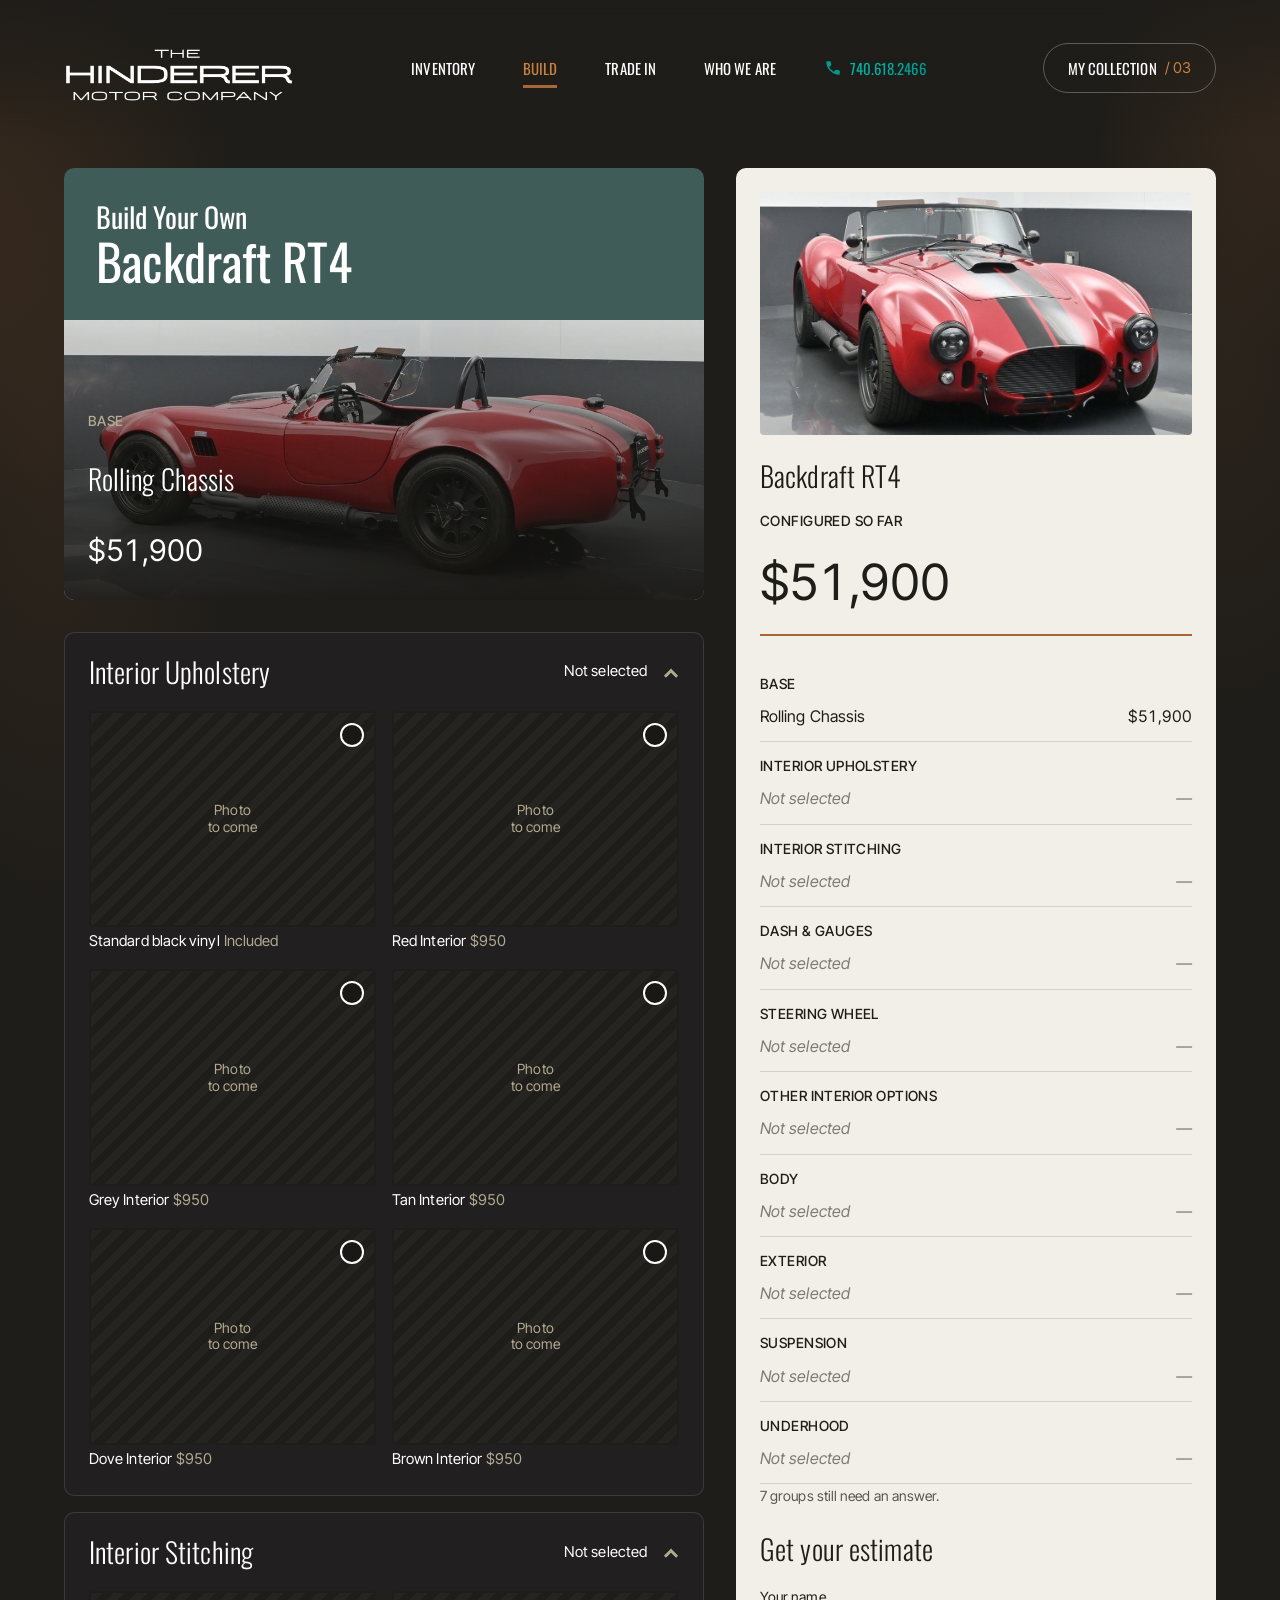
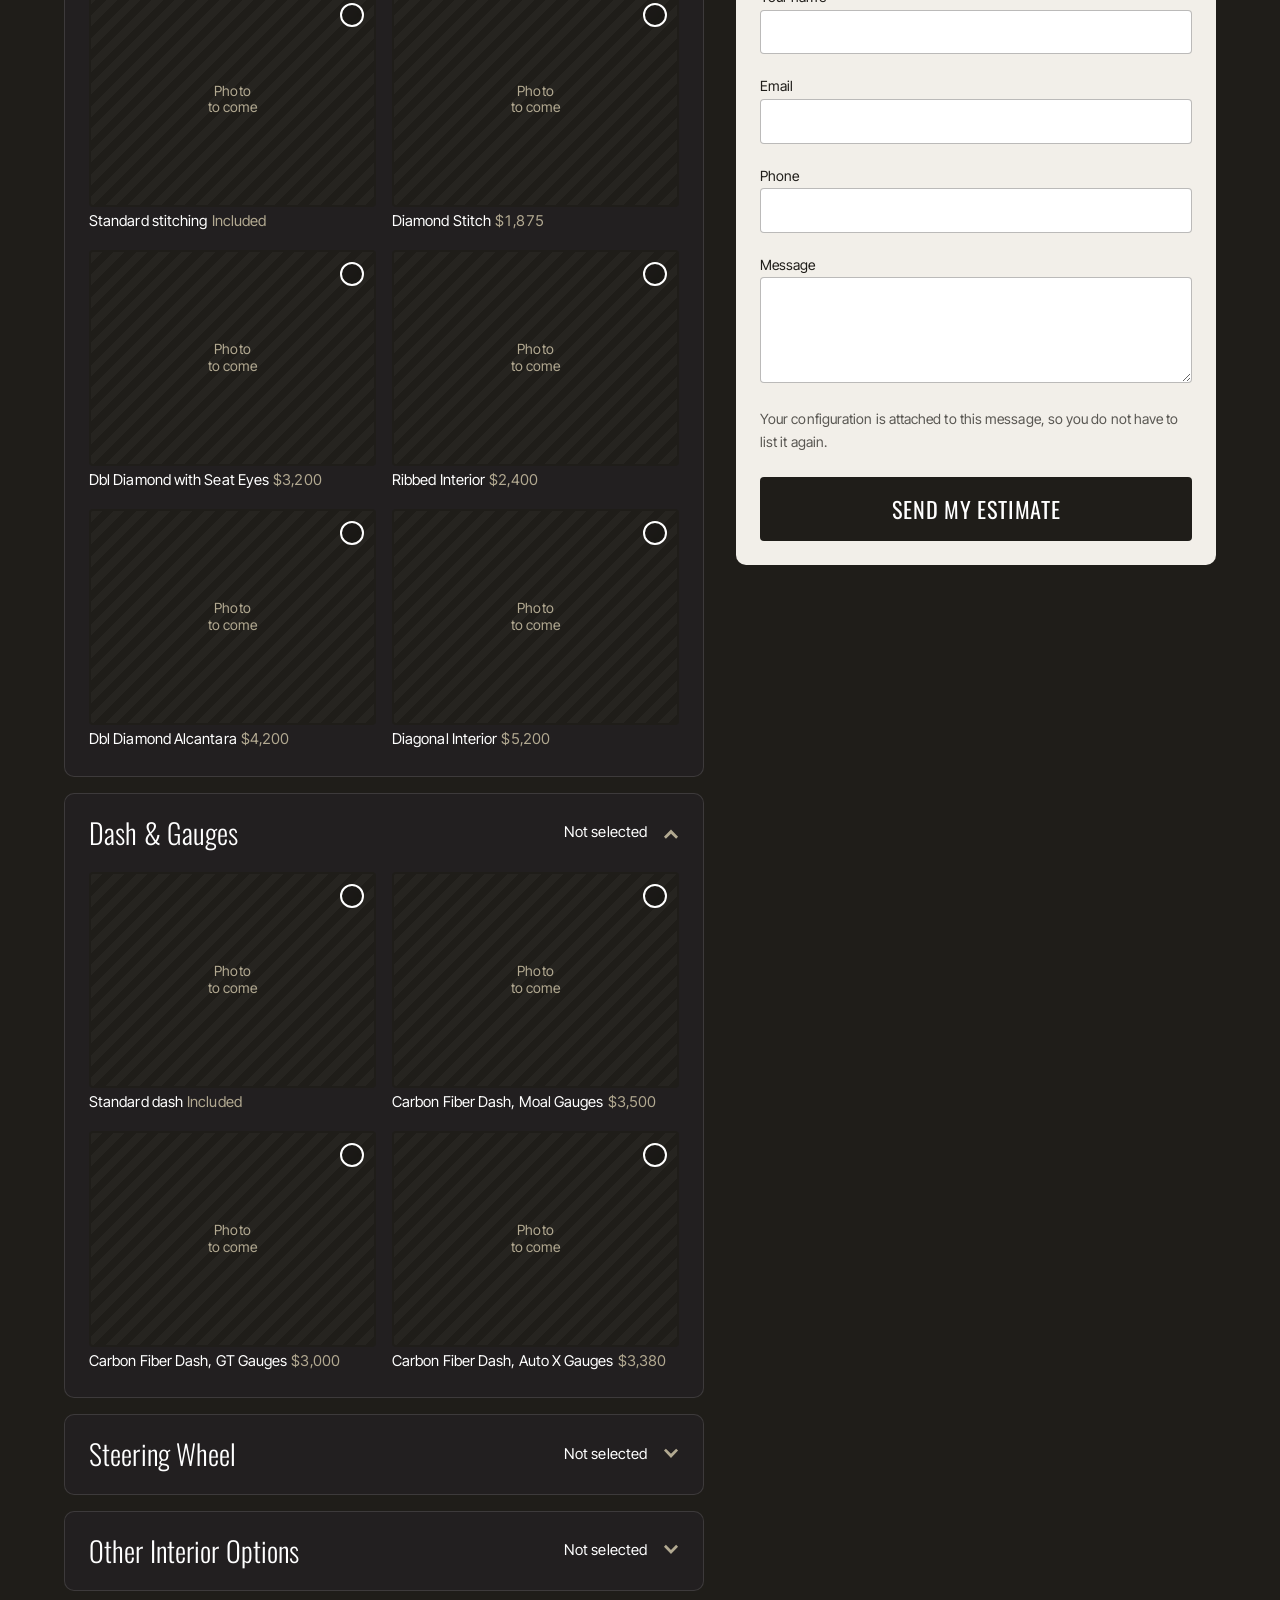
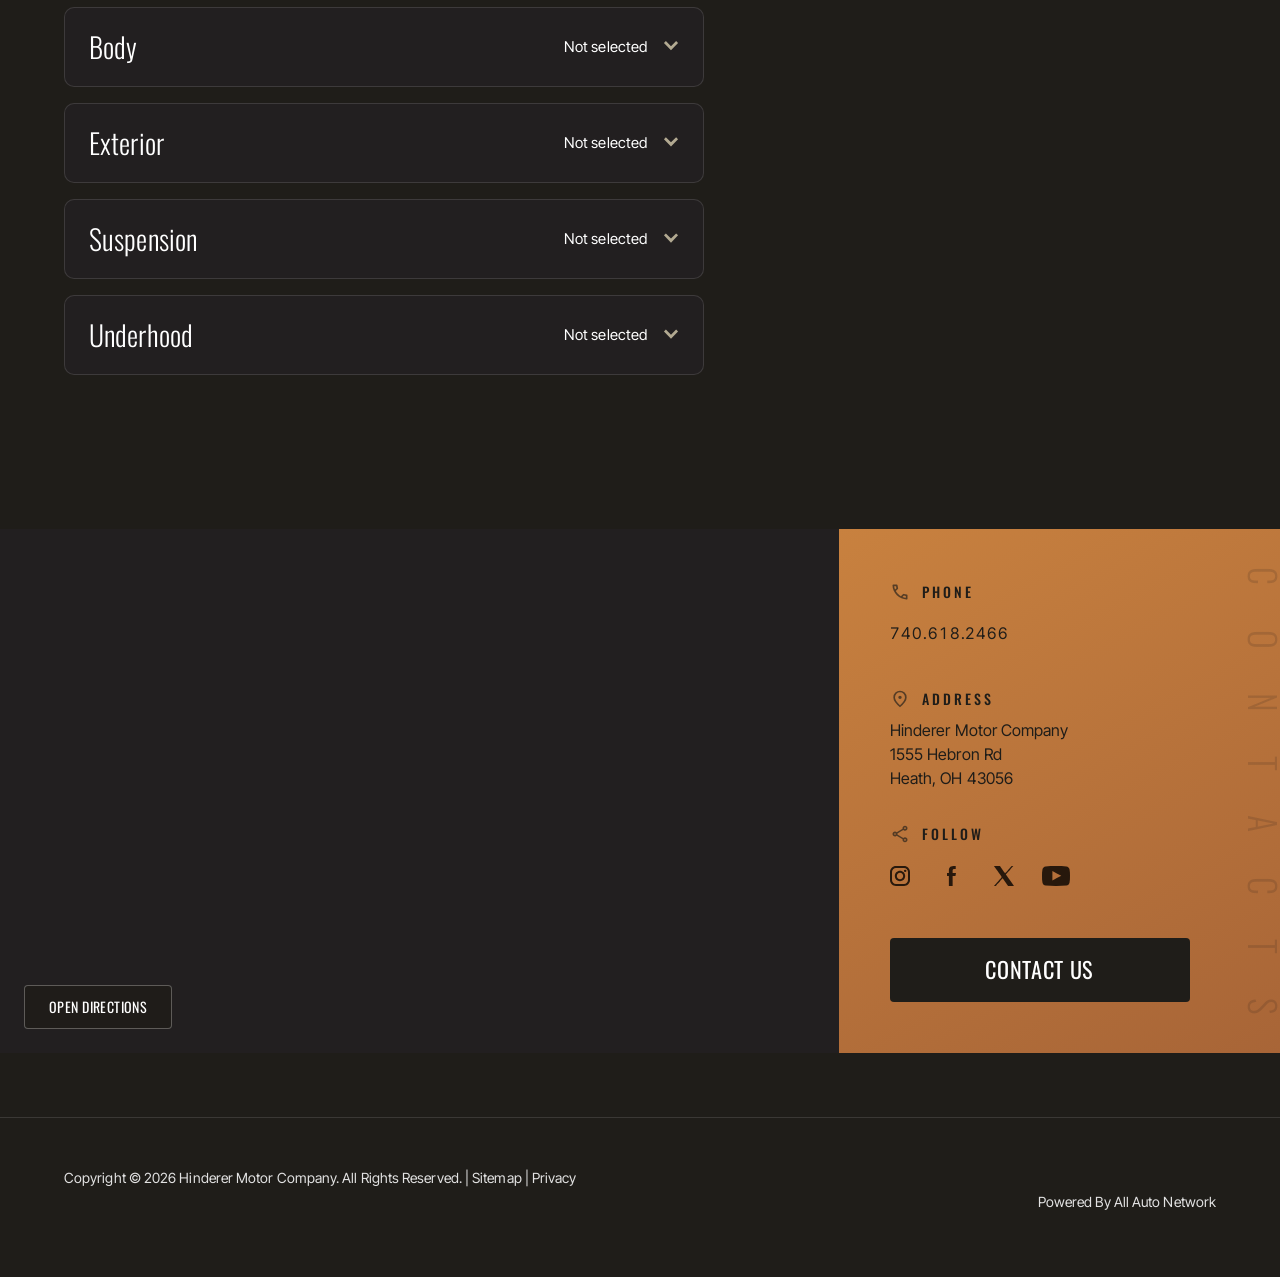
==== build.html @ 6de84d1d "build.html: the configurator, on the answers we settled Two columns, the vehicle page's arrangement:" ====
<!doctype html>
<html lang="en">
<head>
  <meta charset="utf-8">
  <meta name="viewport" content="width=device-width, initial-scale=1">

  <title>Build Your Own Backdraft RT4 — Hinderer Motor Company</title>
  <meta name="description" content="Specify a Backdraft RT4 from the rolling chassis up — upholstery, stitching, dash, wheel, body, exterior, suspension — and get a written estimate from Hinderer Motor Company.">
  <meta name="theme-color" content="#1f1d19">

  <link rel="icon" href="assets/img/logo-hinderer.png" sizes="any">
  <!-- No hero preload: this page has no hero. The first paint here is twelve
       card thumbnails, and they are lazy by design — preloading anything above
       them would only delay the one image the visitor actually scrolls to. -->

  <!-- Two voices: Oswald carries headline mass, Inter carries reading and
       data. Degular (licensed, not supplied) leads --font-display in
       tokens.css and takes over the moment its @font-face lands — no markup
       change required. -->
  <link rel="preconnect" href="https://fonts.googleapis.com">
  <link rel="preconnect" href="https://fonts.gstatic.com" crossorigin>
  <link href="https://fonts.googleapis.com/css2?family=Inter+Tight:wght@400;500;600&family=Oswald:wght@300;400;500;600&family=Playfair+Display:wght@400;500&display=swap" rel="stylesheet">

  <!-- The cascade, in the order it must load:
       tokens  → the values, and the only place a raw value is written
       system  → layout, rhythm, utilities (this replaced Bootstrap)
       main    → the components
       oswald  → the display-face layer, one link away from being removed -->
  <link rel="stylesheet" href="assets/css/tokens.css">
  <link rel="stylesheet" href="assets/css/system.css">
  <link rel="stylesheet" href="assets/css/main.css">
  <!-- The display face, kept as its own layer rather than folded into main.css:
       it is applied last and can be lifted out in one line if the face changes.
       Every new page loads these four, in this order. -->
  <link rel="stylesheet" href="assets/css/display-oswald.css">

  <!-- Marks that scripting is available, before first paint. Only then does
       the mobile nav collapse behind its toggle; without JS it renders as a
       stacked list and every destination stays reachable. -->
  <script>document.documentElement.className += " js";</script>
</head>

<body>
<a class="skip-link" href="#main">Skip to content</a>

<!-- =====================================================================
     SITE HEADER — shared across every page. Copy verbatim into new pages
     and change only the aria-current on the active nav item.
     ===================================================================== -->
<header class="site-header" id="siteHeader">
  <div class="wrap site-header__inner">

    <a class="brand" href="index.html" aria-label="Hinderer Motor Company — home">
      <img class="brand__mark" src="assets/img/logo-hinderer.png"
           alt="The Hinderer Motor Company — we love what moves you" width="272" height="94">
    </a>

    <button class="nav-toggle" type="button"
            aria-expanded="false" aria-controls="siteNav" data-nav-toggle>
      <span class="sr-only">Menu</span>
      <svg width="24" height="24" viewBox="0 0 24 24" fill="none" aria-hidden="true">
        <path d="M3 6h18M3 12h18M3 18h18" stroke="currentColor" stroke-width="2" stroke-linecap="round"/>
      </svg>
    </button>

    <nav class="site-nav" id="siteNav" aria-label="Primary">
      <ul class="site-nav__list">
        <li><a class="site-nav__link" href="inventory.html">Inventory</a></li>
        <li><a class="site-nav__link" href="build.html" aria-current="page">Build</a></li>
        <li><a class="site-nav__link" href="index.html#trade">Trade In</a></li>
        <li><a class="site-nav__link" href="index.html#about">Who We Are</a></li>
        <li><a class="site-nav__link site-nav__link--phone" href="tel:+17406182466">
          <svg class="site-nav__phone-icon" viewBox="0 -960 960 960" aria-hidden="true" focusable="false" width="18" height="18"><path fill="currentColor" d="M798-120q-125 0-247-54.5T329-329Q229-429 174.5-551T120-798q0-18 12-30t30-12h162q14 0 25 9.5t13 22.5l26 140q2 16-1 27t-11 19l-97 98q20 37 47.5 71.5T387-386q31 31 65 57.5t72 48.5l94-94q9-9 23.5-13.5T670-390l138 28q14 4 23 14.5t9 23.5v162q0 18-12 30t-30 12Z"/></svg>
          <span class="site-nav__phone-num">740.618.2466</span>
        </a></li>
      </ul>
    </nav>

    <a class="collection-pill" href="saved.html">
      <!-- The words drop out below 23.5rem, where holding them squeezed the logo
           to 51px. They stay in the DOM, so the link is still announced as
           "My Collection / 03" — the count is what is lost visually last. -->
      <span class="collection-pill__label">My Collection</span>
      <span class="num-tabular">/ <span data-saved-count>03</span></span>
    </a>

  </div>
</header>


<main id="main" class="lit-sides build-page">

  <!-- ===================================================================
       1 · CONFIGURATOR
       Two columns, the same arrangement the vehicle page uses: the work on the
       left, the running quotation on the right.
       =================================================================== -->
  <section class="section section--below-header" aria-labelledby="buildTitle">
    <div class="wrap">
      <div class="build">

        <div class="build__main">

          <div class="build-head">
            <p class="build-head__eyebrow">Build Your Own</p>
            <h1 class="build-head__model" id="buildTitle">Backdraft RT4</h1>
          </div>

          <div class="build-base">
            <img src="assets/img/vehicle-2.jpg" alt="A Backdraft RT4 rolling chassis"
                 width="1200" height="525" fetchpriority="high">
            <div class="build-base__plate">
              <p class="build-base__label">Base</p>
              <p class="build-base__name">Rolling Chassis</p>
              <p class="build-base__price num-tabular">$51,900</p>
            </div>
          </div>

          <!-- Every group is a <details>, so the whole option list is in the
               document with no script and a search engine sees all of it. The
               indicator on each card is present before it is chosen, and its
               SHAPE says the mechanic: a circle is one of these, a square is as
               many as you like. The mockup marks one group with a copper border
               and another with a tick, which makes two different rules look
               like one — a visitor cannot tell whether a second choice adds or
               replaces. -->
        <details class="optgroup" data-group="upholstery" data-mech="one" data-required>
          <summary class="optgroup__head">
            <span class="optgroup__name">Interior Upholstery</span>
            <span class="optgroup__chosen" data-chosen>
              <strong>Not selected</strong>
            </span>
            <span class="optgroup__caret" aria-hidden="true"></span>
          </summary>
          <div class="optgroup__body">
            <div class="options-grid">
              <label class="optcard optcard--one">
                <input type="radio" name="upholstery" id="upholstery-0" value="Standard black vinyl"
                       data-price="0">
                <span class="optcard__frame"><span class="optcard__await" aria-hidden="true">Photo<br>to come</span></span>
                <span class="optcard__mark" aria-hidden="true"></span>
                <span class="optcard__name">Standard black vinyl</span>
                <span class="optcard__price num-tabular">Included</span>
              </label>
              <label class="optcard optcard--one">
                <input type="radio" name="upholstery" id="upholstery-1" value="Red Interior"
                       data-price="950">
                <span class="optcard__frame"><span class="optcard__await" aria-hidden="true">Photo<br>to come</span></span>
                <span class="optcard__mark" aria-hidden="true"></span>
                <span class="optcard__name">Red Interior</span>
                <span class="optcard__price num-tabular">$950</span>
              </label>
              <label class="optcard optcard--one">
                <input type="radio" name="upholstery" id="upholstery-2" value="Grey Interior"
                       data-price="950">
                <span class="optcard__frame"><span class="optcard__await" aria-hidden="true">Photo<br>to come</span></span>
                <span class="optcard__mark" aria-hidden="true"></span>
                <span class="optcard__name">Grey Interior</span>
                <span class="optcard__price num-tabular">$950</span>
              </label>
              <label class="optcard optcard--one">
                <input type="radio" name="upholstery" id="upholstery-3" value="Tan Interior"
                       data-price="950">
                <span class="optcard__frame"><span class="optcard__await" aria-hidden="true">Photo<br>to come</span></span>
                <span class="optcard__mark" aria-hidden="true"></span>
                <span class="optcard__name">Tan Interior</span>
                <span class="optcard__price num-tabular">$950</span>
              </label>
              <label class="optcard optcard--one">
                <input type="radio" name="upholstery" id="upholstery-4" value="Dove Interior"
                       data-price="950">
                <span class="optcard__frame"><span class="optcard__await" aria-hidden="true">Photo<br>to come</span></span>
                <span class="optcard__mark" aria-hidden="true"></span>
                <span class="optcard__name">Dove Interior</span>
                <span class="optcard__price num-tabular">$950</span>
              </label>
              <label class="optcard optcard--one">
                <input type="radio" name="upholstery" id="upholstery-5" value="Brown Interior"
                       data-price="950">
                <span class="optcard__frame"><span class="optcard__await" aria-hidden="true">Photo<br>to come</span></span>
                <span class="optcard__mark" aria-hidden="true"></span>
                <span class="optcard__name">Brown Interior</span>
                <span class="optcard__price num-tabular">$950</span>
              </label>
            </div>
          </div>
        </details>
        <details class="optgroup" data-group="stitching" data-mech="one" data-required>
          <summary class="optgroup__head">
            <span class="optgroup__name">Interior Stitching</span>
            <span class="optgroup__chosen" data-chosen>
              <strong>Not selected</strong>
            </span>
            <span class="optgroup__caret" aria-hidden="true"></span>
          </summary>
          <div class="optgroup__body">
            <div class="options-grid">
              <label class="optcard optcard--one">
                <input type="radio" name="stitching" id="stitching-0" value="Standard stitching"
                       data-price="0">
                <span class="optcard__frame"><span class="optcard__await" aria-hidden="true">Photo<br>to come</span></span>
                <span class="optcard__mark" aria-hidden="true"></span>
                <span class="optcard__name">Standard stitching</span>
                <span class="optcard__price num-tabular">Included</span>
              </label>
              <label class="optcard optcard--one">
                <input type="radio" name="stitching" id="stitching-1" value="Diamond Stitch"
                       data-price="1875">
                <span class="optcard__frame"><span class="optcard__await" aria-hidden="true">Photo<br>to come</span></span>
                <span class="optcard__mark" aria-hidden="true"></span>
                <span class="optcard__name">Diamond Stitch</span>
                <span class="optcard__price num-tabular">$1,875</span>
              </label>
              <label class="optcard optcard--one">
                <input type="radio" name="stitching" id="stitching-2" value="Dbl Diamond with Seat Eyes"
                       data-price="3200">
                <span class="optcard__frame"><span class="optcard__await" aria-hidden="true">Photo<br>to come</span></span>
                <span class="optcard__mark" aria-hidden="true"></span>
                <span class="optcard__name">Dbl Diamond with Seat Eyes</span>
                <span class="optcard__price num-tabular">$3,200</span>
              </label>
              <label class="optcard optcard--one">
                <input type="radio" name="stitching" id="stitching-3" value="Ribbed Interior"
                       data-price="2400">
                <span class="optcard__frame"><span class="optcard__await" aria-hidden="true">Photo<br>to come</span></span>
                <span class="optcard__mark" aria-hidden="true"></span>
                <span class="optcard__name">Ribbed Interior</span>
                <span class="optcard__price num-tabular">$2,400</span>
              </label>
              <label class="optcard optcard--one">
                <input type="radio" name="stitching" id="stitching-4" value="Dbl Diamond Alcantara"
                       data-price="4200">
                <span class="optcard__frame"><span class="optcard__await" aria-hidden="true">Photo<br>to come</span></span>
                <span class="optcard__mark" aria-hidden="true"></span>
                <span class="optcard__name">Dbl Diamond Alcantara</span>
                <span class="optcard__price num-tabular">$4,200</span>
              </label>
              <label class="optcard optcard--one">
                <input type="radio" name="stitching" id="stitching-5" value="Diagonal Interior"
                       data-price="5200">
                <span class="optcard__frame"><span class="optcard__await" aria-hidden="true">Photo<br>to come</span></span>
                <span class="optcard__mark" aria-hidden="true"></span>
                <span class="optcard__name">Diagonal Interior</span>
                <span class="optcard__price num-tabular">$5,200</span>
              </label>
            </div>
          </div>
        </details>
        <details class="optgroup" data-group="dash" data-mech="one" data-required>
          <summary class="optgroup__head">
            <span class="optgroup__name">Dash & Gauges</span>
            <span class="optgroup__chosen" data-chosen>
              <strong>Not selected</strong>
            </span>
            <span class="optgroup__caret" aria-hidden="true"></span>
          </summary>
          <div class="optgroup__body">
            <div class="options-grid">
              <label class="optcard optcard--one">
                <input type="radio" name="dash" id="dash-0" value="Standard dash"
                       data-price="0">
                <span class="optcard__frame"><span class="optcard__await" aria-hidden="true">Photo<br>to come</span></span>
                <span class="optcard__mark" aria-hidden="true"></span>
                <span class="optcard__name">Standard dash</span>
                <span class="optcard__price num-tabular">Included</span>
              </label>
              <label class="optcard optcard--one">
                <input type="radio" name="dash" id="dash-1" value="Carbon Fiber Dash, Moal Gauges"
                       data-price="3500">
                <span class="optcard__frame"><span class="optcard__await" aria-hidden="true">Photo<br>to come</span></span>
                <span class="optcard__mark" aria-hidden="true"></span>
                <span class="optcard__name">Carbon Fiber Dash, Moal Gauges</span>
                <span class="optcard__price num-tabular">$3,500</span>
              </label>
              <label class="optcard optcard--one">
                <input type="radio" name="dash" id="dash-2" value="Carbon Fiber Dash, GT Gauges"
                       data-price="3000">
                <span class="optcard__frame"><span class="optcard__await" aria-hidden="true">Photo<br>to come</span></span>
                <span class="optcard__mark" aria-hidden="true"></span>
                <span class="optcard__name">Carbon Fiber Dash, GT Gauges</span>
                <span class="optcard__price num-tabular">$3,000</span>
              </label>
              <label class="optcard optcard--one">
                <input type="radio" name="dash" id="dash-3" value="Carbon Fiber Dash, Auto X Gauges"
                       data-price="3380">
                <span class="optcard__frame"><span class="optcard__await" aria-hidden="true">Photo<br>to come</span></span>
                <span class="optcard__mark" aria-hidden="true"></span>
                <span class="optcard__name">Carbon Fiber Dash, Auto X Gauges</span>
                <span class="optcard__price num-tabular">$3,380</span>
              </label>
            </div>
          </div>
        </details>
        <details class="optgroup" data-group="steering" data-mech="one" data-required>
          <summary class="optgroup__head">
            <span class="optgroup__name">Steering Wheel</span>
            <span class="optgroup__chosen" data-chosen>
              <strong>Not selected</strong>
            </span>
            <span class="optgroup__caret" aria-hidden="true"></span>
          </summary>
          <div class="optgroup__body">
            <p class="optgroup__pending">Photography and final pricing for this group are
              still to come from the workshop. The options below are placeholders — the names
              are right, the prices are not.</p>
            <div class="options-grid">
              <label class="optcard optcard--one">
                <input type="radio" name="steering" id="steering-0" value="Standard three-spoke"
                       data-price="0">
                <span class="optcard__frame"><span class="optcard__await" aria-hidden="true">Photo<br>to come</span></span>
                <span class="optcard__mark" aria-hidden="true"></span>
                <span class="optcard__name">Standard three-spoke</span>
                <span class="optcard__price num-tabular">Included</span>
              </label>
              <label class="optcard optcard--one">
                <input type="radio" name="steering" id="steering-1" value="Moto Lita Style Wood"
                       data-price="0">
                <span class="optcard__frame"><span class="optcard__await" aria-hidden="true">Photo<br>to come</span></span>
                <span class="optcard__mark" aria-hidden="true"></span>
                <span class="optcard__name">Moto Lita Style Wood</span>
                <span class="optcard__price num-tabular">Included</span>
              </label>
              <label class="optcard optcard--one">
                <input type="radio" name="steering" id="steering-2" value="Billet Aluminium"
                       data-price="0">
                <span class="optcard__frame"><span class="optcard__await" aria-hidden="true">Photo<br>to come</span></span>
                <span class="optcard__mark" aria-hidden="true"></span>
                <span class="optcard__name">Billet Aluminium</span>
                <span class="optcard__price num-tabular">Included</span>
              </label>
            </div>
          </div>
        </details>
        <details class="optgroup" data-group="interior-extra" data-mech="any">
          <summary class="optgroup__head">
            <span class="optgroup__name">Other Interior Options</span>
            <span class="optgroup__chosen" data-chosen>
              <strong>Not selected</strong>
            </span>
            <span class="optgroup__caret" aria-hidden="true"></span>
          </summary>
          <div class="optgroup__body">
            <p class="optgroup__pending">Photography and final pricing for this group are
              still to come from the workshop. The options below are placeholders — the names
              are right, the prices are not.</p>
            <div class="options-grid">
              <label class="optcard optcard--any">
                <input type="checkbox" name="interior-extra" id="interior-extra-0" value="Can Lock Seat Belts"
                       data-price="490">
                <span class="optcard__frame"><span class="optcard__await" aria-hidden="true">Photo<br>to come</span></span>
                <span class="optcard__mark" aria-hidden="true"></span>
                <span class="optcard__name">Can Lock Seat Belts</span>
                <span class="optcard__price num-tabular">$490</span>
              </label>
              <label class="optcard optcard--any">
                <input type="checkbox" name="interior-extra" id="interior-extra-1" value="Heater"
                       data-price="800">
                <span class="optcard__frame"><span class="optcard__await" aria-hidden="true">Photo<br>to come</span></span>
                <span class="optcard__mark" aria-hidden="true"></span>
                <span class="optcard__name">Heater</span>
                <span class="optcard__price num-tabular">$800</span>
              </label>
              <label class="optcard optcard--any">
                <input type="checkbox" name="interior-extra" id="interior-extra-2" value="Roll Bar Padding"
                       data-price="0">
                <span class="optcard__frame"><span class="optcard__await" aria-hidden="true">Photo<br>to come</span></span>
                <span class="optcard__mark" aria-hidden="true"></span>
                <span class="optcard__name">Roll Bar Padding</span>
                <span class="optcard__price num-tabular">Included</span>
              </label>
            </div>
          </div>
        </details>
        <details class="optgroup" data-group="body" data-mech="one" data-required>
          <summary class="optgroup__head">
            <span class="optgroup__name">Body</span>
            <span class="optgroup__chosen" data-chosen>
              <strong>Not selected</strong>
            </span>
            <span class="optgroup__caret" aria-hidden="true"></span>
          </summary>
          <div class="optgroup__body">
            <p class="optgroup__pending">Photography and final pricing for this group are
              still to come from the workshop. The options below are placeholders — the names
              are right, the prices are not.</p>
            <div class="options-grid">
              <label class="optcard optcard--one">
                <input type="radio" name="body" id="body-0" value="Standard body"
                       data-price="0">
                <span class="optcard__frame"><span class="optcard__await" aria-hidden="true">Photo<br>to come</span></span>
                <span class="optcard__mark" aria-hidden="true"></span>
                <span class="optcard__name">Standard body</span>
                <span class="optcard__price num-tabular">Included</span>
              </label>
              <label class="optcard optcard--one">
                <input type="radio" name="body" id="body-1" value="GT Body Option"
                       data-price="2000">
                <span class="optcard__frame"><span class="optcard__await" aria-hidden="true">Photo<br>to come</span></span>
                <span class="optcard__mark" aria-hidden="true"></span>
                <span class="optcard__name">GT Body Option</span>
                <span class="optcard__price num-tabular">$2,000</span>
              </label>
            </div>
          </div>
        </details>
        <details class="optgroup" data-group="exterior" data-mech="one" data-required>
          <summary class="optgroup__head">
            <span class="optgroup__name">Exterior</span>
            <span class="optgroup__chosen" data-chosen>
              <strong>Not selected</strong>
            </span>
            <span class="optgroup__caret" aria-hidden="true"></span>
          </summary>
          <div class="optgroup__body">
            <p class="optgroup__pending">Photography and final pricing for this group are
              still to come from the workshop. The options below are placeholders — the names
              are right, the prices are not.</p>
            <div class="options-grid">
              <label class="optcard optcard--one">
                <input type="radio" name="exterior" id="exterior-0" value="Standard paint"
                       data-price="0">
                <span class="optcard__frame"><span class="optcard__await" aria-hidden="true">Photo<br>to come</span></span>
                <span class="optcard__mark" aria-hidden="true"></span>
                <span class="optcard__name">Standard paint</span>
                <span class="optcard__price num-tabular">Included</span>
              </label>
              <label class="optcard optcard--one">
                <input type="radio" name="exterior" id="exterior-1" value="Two-tone with stripe"
                       data-price="0">
                <span class="optcard__frame"><span class="optcard__await" aria-hidden="true">Photo<br>to come</span></span>
                <span class="optcard__mark" aria-hidden="true"></span>
                <span class="optcard__name">Two-tone with stripe</span>
                <span class="optcard__price num-tabular">Included</span>
              </label>
              <label class="optcard optcard--one">
                <input type="radio" name="exterior" id="exterior-2" value="Custom colour match"
                       data-price="0">
                <span class="optcard__frame"><span class="optcard__await" aria-hidden="true">Photo<br>to come</span></span>
                <span class="optcard__mark" aria-hidden="true"></span>
                <span class="optcard__name">Custom colour match</span>
                <span class="optcard__price num-tabular">Included</span>
              </label>
            </div>
          </div>
        </details>
        <details class="optgroup" data-group="suspension" data-mech="one" data-required>
          <summary class="optgroup__head">
            <span class="optgroup__name">Suspension</span>
            <span class="optgroup__chosen" data-chosen>
              <strong>Not selected</strong>
            </span>
            <span class="optgroup__caret" aria-hidden="true"></span>
          </summary>
          <div class="optgroup__body">
            <p class="optgroup__pending">Photography and final pricing for this group are
              still to come from the workshop. The options below are placeholders — the names
              are right, the prices are not.</p>
            <div class="options-grid">
              <label class="optcard optcard--one">
                <input type="radio" name="suspension" id="suspension-0" value="Standard 17-inch"
                       data-price="0">
                <span class="optcard__frame"><span class="optcard__await" aria-hidden="true">Photo<br>to come</span></span>
                <span class="optcard__mark" aria-hidden="true"></span>
                <span class="optcard__name">Standard 17-inch</span>
                <span class="optcard__price num-tabular">Included</span>
              </label>
              <label class="optcard optcard--one">
                <input type="radio" name="suspension" id="suspension-1" value="18" Knock off Rims and Tires"
                       data-price="0">
                <span class="optcard__frame"><span class="optcard__await" aria-hidden="true">Photo<br>to come</span></span>
                <span class="optcard__mark" aria-hidden="true"></span>
                <span class="optcard__name">18" Knock off Rims and Tires</span>
                <span class="optcard__price num-tabular">Included</span>
              </label>
            </div>
          </div>
        </details>
        <details class="optgroup" data-group="underhood" data-mech="any">
          <summary class="optgroup__head">
            <span class="optgroup__name">Underhood</span>
            <span class="optgroup__chosen" data-chosen>
              <strong>Not selected</strong>
            </span>
            <span class="optgroup__caret" aria-hidden="true"></span>
          </summary>
          <div class="optgroup__body">
            <p class="optgroup__pending">Photography and final pricing for this group are
              still to come from the workshop. The options below are placeholders — the names
              are right, the prices are not.</p>
            <div class="options-grid">
              <label class="optcard optcard--any">
                <input type="checkbox" name="underhood" id="underhood-0" value="Ceramic Coated Headers"
                       data-price="400">
                <span class="optcard__frame"><span class="optcard__await" aria-hidden="true">Photo<br>to come</span></span>
                <span class="optcard__mark" aria-hidden="true"></span>
                <span class="optcard__name">Ceramic Coated Headers</span>
                <span class="optcard__price num-tabular">$400</span>
              </label>
              <label class="optcard optcard--any">
                <input type="checkbox" name="underhood" id="underhood-1" value="Polished Valve Covers"
                       data-price="0">
                <span class="optcard__frame"><span class="optcard__await" aria-hidden="true">Photo<br>to come</span></span>
                <span class="optcard__mark" aria-hidden="true"></span>
                <span class="optcard__name">Polished Valve Covers</span>
                <span class="optcard__price num-tabular">Included</span>
              </label>
            </div>
          </div>
        </details>

        </div>

        <aside class="summary build__summary" aria-labelledby="summaryTitle">
          <div class="summary__render">
            <img src="assets/img/vehicle-1.jpg" alt="Backdraft RT4 as configured"
                 width="800" height="450">
          </div>

          <h2 class="summary__title" id="summaryTitle">Backdraft RT4</h2>
          <p class="summary__label" data-total-label>Configured so far</p>
          <p class="summary__total num-tabular" data-total>$51,900</p>

          <hr class="summary__rule">

          <dl class="summary__list">
            <div class="summary__row">
              <dt>Base</dt>
              <dd>Rolling Chassis</dd>
              <dd class="summary__cost num-tabular">$51,900</dd>
            </div>
            <div class="summary__row" data-row="upholstery">
              <dt>Interior Upholstery</dt>
              <dd data-value>Not selected</dd>
              <dd class="summary__cost num-tabular" data-cost>—</dd>
            </div>
            <div class="summary__row" data-row="stitching">
              <dt>Interior Stitching</dt>
              <dd data-value>Not selected</dd>
              <dd class="summary__cost num-tabular" data-cost>—</dd>
            </div>
            <div class="summary__row" data-row="dash">
              <dt>Dash & Gauges</dt>
              <dd data-value>Not selected</dd>
              <dd class="summary__cost num-tabular" data-cost>—</dd>
            </div>
            <div class="summary__row" data-row="steering">
              <dt>Steering Wheel</dt>
              <dd data-value>Not selected</dd>
              <dd class="summary__cost num-tabular" data-cost>—</dd>
            </div>
            <div class="summary__row" data-row="interior-extra">
              <dt>Other Interior Options</dt>
              <dd data-value>Not selected</dd>
              <dd class="summary__cost num-tabular" data-cost>—</dd>
            </div>
            <div class="summary__row" data-row="body">
              <dt>Body</dt>
              <dd data-value>Not selected</dd>
              <dd class="summary__cost num-tabular" data-cost>—</dd>
            </div>
            <div class="summary__row" data-row="exterior">
              <dt>Exterior</dt>
              <dd data-value>Not selected</dd>
              <dd class="summary__cost num-tabular" data-cost>—</dd>
            </div>
            <div class="summary__row" data-row="suspension">
              <dt>Suspension</dt>
              <dd data-value>Not selected</dd>
              <dd class="summary__cost num-tabular" data-cost>—</dd>
            </div>
            <div class="summary__row" data-row="underhood">
              <dt>Underhood</dt>
              <dd data-value>Not selected</dd>
              <dd class="summary__cost num-tabular" data-cost>—</dd>
            </div>
          </dl>

          <!-- Nothing is chosen for the visitor. "Standard" is an answer like any
               other and has to be given, not assumed — a configuration that
               arrives pre-filled is one nobody has actually made. -->
          <p class="summary__note" data-remaining>Seven groups still need an answer.</p>

          <div class="summary__foot">
            <h3 class="summary__title">Get your estimate</h3>
            <form class="u-mt-5" method="post" action="#summaryTitle" data-estimate>
              <div class="field">
                <label class="field__label" for="bName">Your name</label>
                <input class="control" id="bName" name="name" type="text" autocomplete="name" required>
              </div>
              <div class="field u-mt-5">
                <label class="field__label" for="bEmail">Email</label>
                <input class="control" id="bEmail" name="email" type="email" autocomplete="email" required>
              </div>
              <div class="field u-mt-5">
                <label class="field__label" for="bPhone">Phone</label>
                <input class="control" id="bPhone" name="phone" type="tel" autocomplete="tel">
              </div>
              <div class="field u-mt-5">
                <label class="field__label" for="bMsg">Message</label>
                <textarea class="control control--area" id="bMsg" name="message" rows="3"></textarea>
              </div>
              <!-- The configuration travels with the message, the way the stock
                   number does from a vehicle page. -->
              <input type="hidden" name="configuration" data-config-field>
              <p class="summary__note u-mt-5">Your configuration is attached to this message, so you
                do not have to list it again.</p>
              <button class="btn-hmc btn-hmc--dark btn-hmc--centred u-mt-5" type="submit">Send my estimate</button>
            </form>
          </div>
        </aside>

      </div>
    </div>
  </section>


  <!-- The total rides the bottom of a phone screen: while choosing, the visitor
       needs one number, not the whole list. The list opens on request, which is
       when it is actually wanted. -->
  <div class="build-bar" data-build-bar hidden>
    <div>
      <p class="build-bar__total num-tabular" data-bar-total>$51,900</p>
      <p class="build-bar__count" data-bar-count>Base only</p>
    </div>
    <button class="btn-hmc btn-hmc--primary btn-hmc--centred" type="button" data-bar-open>Summary</button>
  </div>

  <!-- ===================================================================
       3 · CONTACT
       =================================================================== -->
  <!-- Full-bleed by construction: the map is a place, and a place cropped into
       a content column reads as a picture of a place. The panel beside it is the
       only large warm field on the page, which is what makes the page resolve
       here instead of trailing off. -->
  <section class="contact" id="contact" aria-labelledby="contactTitle">
    <div class="contact__map">
      <iframe class="contact__map__frame"
              title="Map showing Hinderer Motor Company at 1555 Hebron Rd, Heath, Ohio"
              src="https://www.openstreetmap.org/export/embed.html?bbox=-82.4590%2C40.0215%2C-82.4190%2C40.0435&amp;layer=mapnik&amp;marker=40.0325%2C-82.4390"
              loading="lazy" referrerpolicy="no-referrer-when-downgrade"></iframe>
      <!-- The interactive frame cannot be a link, so the route to full
           directions is stated separately and stays keyboard reachable. -->
      <a class="contact__map__link"
         href="https://www.openstreetmap.org/?mlat=40.0325&amp;mlon=-82.4390#map=15/40.0325/-82.4390"
         target="_blank" rel="noopener">
        Open directions
        <span class="sr-only">— 1555 Hebron Rd, Heath, Ohio, opens in a new tab</span>
      </a>
    </div>

    <div class="contact__panel">
      <!-- Decorative: the word is already the section's heading for a reader
           that cannot see it. -->
      <span class="contact__spine" aria-hidden="true"><span>C</span><span>O</span><span>N</span><span>T</span><span>A</span><span>C</span><span>T</span><span>S</span></span>

      <div class="contact__body">
        <h2 class="sr-only" id="contactTitle">Contact Hinderer Motor Company</h2>

        <div class="contact__item">
          <p class="contact__label">
            <svg class="contact__icon" viewBox="0 -960 960 960" aria-hidden="true" focusable="false" width="20" height="20"><path fill="currentColor" d="M798-120q-125 0-247-54.5T329-329Q229-429 174.5-551T120-798q0-18 12-30t30-12h162q14 0 25 9.5t13 22.5l26 140q2 16-1 27t-11 19l-97 98q20 37 47.5 71.5T387-386q31 31 65 57.5t72 48.5l94-94q9-9 23.5-13.5T670-390l138 28q14 4 23 14.5t9 23.5v162q0 18-12 30t-30 12ZM241-600l66-66-17-94h-89q5 41 14 81t26 79Zm358 358q39 17 79.5 27t81.5 13v-88l-94-19-67 67ZM241-600Zm358 358Z"/></svg>
            Phone
          </p>
          <p class="contact__value">
            <a class="num-tabular" href="tel:+17406182466">740.618.2466</a>
          </p>
        </div>

        <div class="contact__item">
          <p class="contact__label">
            <svg class="contact__icon" viewBox="0 -960 960 960" aria-hidden="true" focusable="false" width="20" height="20"><path fill="currentColor" d="M480-480q33 0 56.5-23.5T560-560q0-33-23.5-56.5T480-640q-33 0-56.5 23.5T400-560q0 33 23.5 56.5T480-480Zm0 294q122-112 181-203.5T720-552q0-109-69.5-178.5T480-800q-101 0-170.5 69.5T240-552q0 71 59 162.5T480-186Zm0 106Q319-217 239.5-334.5T160-552q0-150 96.5-239T480-880q127 0 223.5 89T800-552q0 100-79.5 217.5T480-80Zm0-480Z"/></svg>
            Address
          </p>
          <address class="contact__value">
            Hinderer Motor Company<br>
            1555 Hebron Rd<br>
            Heath, OH 43056
          </address>
        </div>

        <div class="contact__item">
          <p class="contact__label">
            <svg class="contact__icon" viewBox="0 -960 960 960" aria-hidden="true" focusable="false" width="20" height="20"><path fill="currentColor" d="M720-80q-50 0-85-35t-35-85q0-7 1-14.5t3-13.5L322-392q-17 15-38 23.5t-44 8.5q-50 0-85-35t-35-85q0-50 35-85t85-35q23 0 44 8.5t38 23.5l282-164q-2-6-3-13.5t-1-14.5q0-50 35-85t85-35q50 0 85 35t35 85q0 50-35 85t-85 35q-23 0-44-8.5T638-672L356-508q2 6 3 13.5t1 14.5q0 7-1 14.5t-3 13.5l282 164q17-15 38-23.5t44-8.5q50 0 85 35t35 85q0 50-35 85t-85 35Zm0-640q17 0 28.5-11.5T760-760q0-17-11.5-28.5T720-800q-17 0-28.5 11.5T680-760q0 17 11.5 28.5T720-720ZM240-440q17 0 28.5-11.5T280-480q0-17-11.5-28.5T240-520q-17 0-28.5 11.5T200-480q0 17 11.5 28.5T240-440Zm480 280q17 0 28.5-11.5T760-200q0-17-11.5-28.5T720-240q-17 0-28.5 11.5T680-200q0 17 11.5 28.5T720-160Zm0-600ZM240-480Zm480 280Z"/></svg>
            Follow
          </p>
          <ul class="social contact__value">
            <li><a href="#" aria-label="Hinderer Motor Company on Instagram"><img src="assets/icons/social-instagram.svg" alt="" aria-hidden="true" width="21" height="21"></a></li>
            <li><a href="#" aria-label="Hinderer Motor Company on Facebook"><img src="assets/icons/social-facebook.svg" alt="" aria-hidden="true" width="21" height="21"></a></li>
            <li><a href="#" aria-label="Hinderer Motor Company on X"><img src="assets/icons/social-x.svg" alt="" aria-hidden="true" width="21" height="21"></a></li>
            <li><a href="#" aria-label="Hinderer Motor Company on YouTube"><img src="assets/icons/social-youtube.svg" alt="" aria-hidden="true" width="21" height="21"></a></li>
          </ul>
        </div>

        <a class="btn-hmc btn-hmc--dark btn-hmc--centred btn-hmc--wide contact__cta" href="contact.html">Contact Us</a>
      </div>
    </div>
  </section>


</main>


<!-- =====================================================================
     SITE FOOTER — shared across every page.
     ===================================================================== -->
<footer class="site-footer">
  <div class="wrap site-footer__inner">
    <p>
      Copyright © <span data-current-year>2024</span> Hinderer Motor Company. All Rights Reserved. |
      <a href="sitemap.html">Sitemap</a> | <a href="privacy.html">Privacy</a>
    </p>
    <p>Powered By All Auto Network</p>
  </div>
</footer>


<!-- Video lightbox — only opened by a control that really has a video -->
<dialog class="dialog" id="videoModal" aria-labelledby="videoModalTitle">
  <div class="dialog__head">
    <h2 class="dialog__title" id="videoModalTitle">Video</h2>
    <button type="button" class="dialog__close" data-dialog-close aria-label="Close video">
      <svg viewBox="0 0 24 24" fill="none" aria-hidden="true">
        <path d="M6 6l12 12M18 6L6 18" stroke="currentColor" stroke-width="2" stroke-linecap="round"/>
      </svg>
    </button>
  </div>
  <div class="dialog__body">
    <video id="videoModalPlayer" controls playsinline></video>
  </div>
</dialog>

<script src="assets/js/main.js"></script>
</body>
</html>
---- assets/css/tokens.css ----
/* =========================================================================
   HINDERER MOTOR COMPANY — design tokens
   Single source of truth. No component may introduce a raw value.
   Every colour below is measured from the Figma file
   (rVcU822PQHDphMoBEqrrGz, node 2:11); contrast ratios are computed against
   the ground they actually sit on and recorded in the comment on each line.
   ========================================================================= */

:root {
  /* ---------------------------------------------------------------------
     GROUND & SURFACES
     Warm near-black, not #000 — taken from the hero's own bottom gradient.
     --------------------------------------------------------------------- */
  --bg:              #1f1d19;   /* page ground */
  --bg-raised:       #221f20;   /* inventory card title band */
  --bg-hover:        #262223;   /* one tonal step above raised — vehicle card hover */
  --bg-plate:        #3e2e1e;   /* step-card gradient, warm top stop */
  --bg-panel:        #33312d;   /* build panel gradient, cool top stop */
  /* Deeper than the ground and still warm. The page has no neutral black in
     it anywhere — #000 beside this ground reads blue, which is exactly the
     cheapness the warm near-black was chosen to avoid. Used for scrims over
     photography and for the ink button's hover. 18.87:1 with white. */
  --bg-deep:         #141310;
  --bg-card:         #f2efe9;   /* warm bone — the vehicle card. Pure #fff is
                                   absent rather than neutral and buzzed against
                                   the warm near-black ground. 14.66:1 with ink. */
  --bg-card-plain:   #ffffff;   /* review cards, which are quotations on paper */
  --bg-control:      #434343;   /* card action buttons */

  /* ---------------------------------------------------------------------
     INK  — ratios measured against --bg (#1f1d19)
     --------------------------------------------------------------------- */
  --ink:             #ffffff;   /* 16.83:1  headings, primary copy */
  --ink-quiet:       #e2e2e2;   /* 12.99:1  footer, legal */
  --ink-muted:       #b2a991;   /*  7.19:1  warm sand — all secondary body */
  --ink-inverse:     #1f1d19;   /* 16.83:1 on white — card metadata */
  --ink-card:        #707070;   /*  4.95:1 on white — review body */

  /* ---------------------------------------------------------------------
     ACCENT — copper.
     Derived, not chosen: sampled from the identity's own values in the
     Figma file (#a86537 heading fill, #a86537 button fill, #e07921 hero
     radial glow) — the same sodium/tail-light band the photography already
     holds. Judged where it lands: #a86537 clears 3:1 only as large type, so
     a second step exists for anything under 24px.
     --------------------------------------------------------------------- */
  --accent:          #a86537;   /*  3.67:1 — display ≥24px + solid fills only */
  --accent-ink:      #c8813f;   /*  5.34:1 — copper text below 24px */
  --accent-hover:    #b97240;   /*  4.32:1 — control hover */
  --accent-glow:     #e07921;   /*  5.55:1 — hero radial. Referenced only through
                                   its channel form --glow-rgb; kept in hex so the
                                   palette shows the colour it is a tint of. */

  /* ---------------------------------------------------------------------
     SECONDARY — slate green. Sits opposite copper on the wheel and is the
     one hue the photography does not hold, so it separates the secondary
     action from the primary one without competing with the vehicles.
     --------------------------------------------------------------------- */
  --slate:           #405c58;   /*  7.27:1 with white label */
  --slate-lift:      #5f7673;   /*  4.85:1 with white label — hover/panel top */

  /* ---------------------------------------------------------------------
     TELEPHONE — the one gradient on the page, and the only hue outside the
     copper/slate pair. It reads as a live line rather than a link, which is
     the point: a call is not a page. The Figma ramp ended at #2B6459, which is
     2.46:1 on the ground and legal nowhere; the end stop is lifted so both
     ends clear AA.
     --------------------------------------------------------------------- */
  --tel:             #00998c;   /*  4.87:1 as text · 4.76:1 under ink-inverse */
  --tel-lift:        #00b7a9;   /*  6.77:1 — gradient start */
  /* The hover ground, and it is darker than --tel for one measured reason:
     white on --tel is 3.54:1 and fails. This clears 4.86:1, so the label can
     be the page's own ink instead of a second inverted rule to remember. */
  --tel-deep:        #00806f;

  /* A warm wash laid over photography in soft-light. Not a surface and not a
     text colour — it only ever tints an image. */
  --wash-warm:       #6f501e;

  /* ---------------------------------------------------------------------
     CHANNEL FORMS — an alpha cannot be taken from a hex, so any colour that
     is used translucently is also published as bare channels. Written as
     rgb(var(--x-rgb) / 0.5). If a value exists in both forms they must move
     together; nothing here may be redefined locally.
     --------------------------------------------------------------------- */
  --bg-rgb:         31 29 25;    /* = --bg */
  --bg-deep-rgb:    20 19 16;    /* = --bg-deep */
  --ink-rgb:        255 255 255; /* = --ink */
  --accent-rgb:     168 101 55;  /* = --accent */
  --accent-ink-rgb: 200 129 63;  /* = --accent-ink */
  /* The hero radial is one light source falling off through three stops, so
     the two inner ones are lighter tints of the glow rather than new hues. */
  --glow-in-rgb:  240 188 144;  /* radial centre */
  --glow-mid-rgb: 232 155 89;
  --glow-rgb:     224 121 33;   /* = --accent-glow, the outer stop */
  --shadow-rgb:   0 0 0;

  /* ---------------------------------------------------------------------
     RULES, BORDERS, FOCUS
     --------------------------------------------------------------------- */
  --rule:            rgb(var(--ink-rgb) / 0.12);
  --rule-strong:     rgb(var(--ink-rgb) / 0.28);
  /* The same two hairlines for a light surface. A rule is a tonal step away
     from its own ground, so on bone it steps DOWN — reusing the dark-ground
     rule there produces a line that is invisible. */
  --rule-inverse:        rgb(var(--bg-rgb) / 0.14);
  --rule-inverse-strong: rgb(var(--bg-rgb) / 0.30);
  --rule-control:    #a0a0a0;   /*  3.78:1 on --bg-control — UI boundary floor */
  --focus:           #ffffff;   /* 16.83:1 on ground · 4.58:1 on copper */

  /* ---------------------------------------------------------------------
     TYPE
     One voice. The Figma specifies Inter for every heading, lead, body and
     card, and Degular only on three button labels; Degular is licensed and
     not supplied, so it leads the display stack and Inter renders until the
     licence lands. Poppins (reviews + footer in the Figma) is folded into
     the same voice — a role, not a second voice.
     --------------------------------------------------------------------- */
  /* Inter Tight, not Inter: a slightly narrower set that sits better beside a
     condensed display face, and holds its colour at the small end of the ramp
     where this page does most of its reading. Inter stays as the fallback —
     same metrics family, so a failed load degrades rather than reflows. */
  --font-body:    "Inter Tight", "Inter", system-ui, -apple-system, "Segoe UI", Roboto, sans-serif;

  /* A third voice, and it has to earn the seat (typography I8). Oswald announces
     and Inter Tight informs; neither of them VALUES anything. In an auction
     catalogue the lot's price is set in a serif while the rubrics and the
     metadata stay sans — the change of face is what marks "this is what the
     object costs" apart from "this is how the page is organised".

     BOUNDED TO ONE ROLE: .vehicle__price. It appears on the vehicle card and
     nowhere else — not in section headings, not in a standfirst, not in body
     copy, labels or navigation. A section that wants a second rank under its
     title uses .section-sub in the display voice, like every other section on
     the page. Adding a second serif role is a change to the system, not a
     local decision. */
  --font-serif: "Playfair Display", "Iowan Old Style", Georgia, serif;
  --font-display: "Degular", "Hanken Grotesk", "Inter Tight", system-ui, -apple-system, sans-serif;

  /* Two voices, and the second has a systemic job the first cannot do:
     Inter carries reading and data (its tabular figures are why the spec
     plates align); the display voice carries headline mass. Degular is the
     licensed original. Hanken Grotesk is the stand-in — it matches Degular's
     large x-height and slightly narrow set without the geometric roundness
     that made the first stand-in read friendly on a technical brief. */

  /* Fluid so type is optically right at every width, not only at breakpoints.
     Body settles at 16px rather than 19. The steps below and above it move with
     it — a ramp where the "small" step ends up larger than body is not a ramp,
     and the 14px floor has to stay a floor. */
  --text-xs:      0.875rem;                                        /* 14px — hard floor */
  --text-sm:      clamp(0.875rem, 0.10vw + 0.85rem, 0.9375rem);    /* 14 → 15 */
  --text-body:    clamp(0.9375rem, 0.15vw + 0.90rem, 1rem);        /* 15 → 16 */
  --text-lead:    clamp(1.0625rem, 0.40vw + 0.95rem, 1.25rem);     /* 17 → 20 */
  --text-btn:     clamp(1.125rem, 0.55vw + 0.95rem, 1.4375rem);    /* 18 → 23 */
  --text-h3:      clamp(1.375rem, 0.90vw + 1.1rem, 1.75rem);       /* 22 → 28 */
  /* Two documented additions, both roles the ramp genuinely did not carry.
     The price sits between h3 and h2 because it must out-rank the car's own
     title without reaching the section heading; the spine is a vertical rule
     of caps read as texture, so it is sized to the block, not to the ramp. */
  --text-price:   clamp(1.5rem, 0.70vw + 1.3rem, 1.875rem);        /* 24 → 30 */
  --text-spine:   clamp(2rem, 2.80vw, 2.75rem);                    /* 32 → 44 */
  --text-h2:      clamp(1.625rem, 1.40vw + 1.2rem, 2.125rem);      /* 26 → 34 */
  --text-hero-2:  clamp(1.875rem, 2.40vw + 1.2rem, 3.25rem);       /* 30 → 52 */
  --text-display: clamp(2.5rem, 3.60vw + 1.4rem, 4rem);            /* 40 → 64 */
  /* The hero headline is one unbreakable phrase, so it is sized against the
     viewport rather than stepped: at any narrower rule it breaks after the
     dash, which is a break nobody chose. */
  --text-hero:    clamp(1.5rem, 7.4vw, 4rem);                      /* 24 → 64 */

  /* Weight is size-dependent and the correction is encoded, not remembered.
     Stems grow with the type, so the biggest sizes take the LIGHTEST weight;
     it is the small headings that need 500 to keep presence. Setting one
     weight across the whole ramp is what makes display type read fat. */
  --weight-display: 400;   /* 40px and up — hero, section titles */
  --weight-heading: 500;   /* 22–34px — sub-heads, card and step titles */
  --weight-body:    400;
  --weight-label:   600;   /* 14px labels — small type needs the compensation */

  /* Leading tightens as the type grows — long lines of large type need less
     of it, small reading type needs more. Six steps, and they are the only
     six: the build had four tokens and ten different values in the CSS, which
     is how .lead ended up at 1.55 and the paragraph beside it at 1.45.
     (line-height: 0 on an icon slot is a layout reset, not a type value.) */
  --lh-none:      1;      /* single-line caps — status pill, spine */
  --lh-display:   1.04;   /* 40px and up */
  --lh-heading:   1.14;   /* 22 → 34 */
  --lh-tight:     1.2;    /* sub-heads, clamped card titles */
  --lh-lead:      1.5;    /* 17 → 20 reading — lead, standfirst, contact value */
  --lh-body:      1.65;   /* 14 → 16 reading */

  /* Tracking tightens as the type grows, for the same optical reason */
  --track-display: -0.022em;
  --track-heading: -0.006em;
  --track-body:    0.005em;
  /* THE uppercase tracking, and now the only one. 0.12em lived here as a
     separate "label" step and it was the wrong idea rather than the wrong
     number: at 14px it stopped reading as tracking and started reading as gaps
     between letters, so a five-letter word spread across half its container and
     announced louder than the control beneath it. Everything uppercase from 14
     to 24 takes this. */
  --track-caps:    0.03em;
  /* The one deliberate exception, and it is a watermark rather than a label:
     the contact panel sets its rubric and its value one above the other on a
     copper ground, where a normal track left the two reading as one block of
     text. Only the contact panel uses it. Everything else uppercase takes
     --track-caps. */
  --track-label-wide: 0.22em;
  --track-num:     0.06em;   /* figures read aloud — phone, stock */

  /* Reading measures — long lines hurt reading in any aesthetic */
  --measure:       68ch;
  --measure-tight: 46ch;

  /* ---------------------------------------------------------------------
     SPACE — 4px base. Every gap in the build resolves to one of these.
     --------------------------------------------------------------------- */
  --space-1:   0.25rem;   /*   4 */
  --space-2:   0.5rem;    /*   8 */
  --space-3:   0.75rem;   /*  12 */
  --space-4:   1rem;      /*  16 */
  --space-5:   1.5rem;    /*  24 */
  --space-6:   2rem;      /*  32 */
  --space-7:   3rem;      /*  48 */
  --space-8:   4rem;      /*  64 */
  --space-9:   6rem;      /*  96 */
  --space-10:  8rem;      /* 128 */
  --space-11: 12rem;      /* 192 */

  /* ---- Content → CTA ------------------------------------------------------
     Two intervals, and only two, because the page has exactly two situations:
     a paragraph has just ended, or a block of cards has. A paragraph ends
     softly — ragged right edge, open descenders — so 48px reads as the next
     step of one thought. A card grid ends on a hard edge with borders and
     shadow, and at 48 the button sticks to it and reads as one more card, so
     that case gets 64. Anything else on the page picking a third value is a
     bug, not a decision. */
  --gap-cta-text: var(--space-7);   /* 48 — after prose */
  --gap-cta-grid: var(--space-8);   /* 64 — after a grid, strip or rail */

  /* CONTENT RHYTHM — the interval is chosen by relationship, not by eye.
     A gap picked straight from the raw scale gets picked again, differently,
     three sections later; naming the three distances is what stops that.
     Internal always smaller than external, so a group reads as one thing. */
  --space-text:     var(--space-3);   /*  12 — heading → its own body, label → value */
  --space-text-obj: var(--space-5);   /*  24 — text block → card, image, control */
  --space-block:    var(--space-8);   /*  64 — one content block → the next */

  /* Layout: the Figma content column is 1564px inside a 1920 frame */
  --container:  1564px;
  --gutter:     clamp(1.5rem, 5vw, 6rem);
  --grid-gap:   var(--space-6);

  /* Section rhythm — bottom-heavy (≈1:1.5) so a section ends rather than
     being shoved into the next one, and the page reads as chapters.
     Matched to the Figma's own section intervals, which run 200–300px. */
  --section-top:    clamp(4rem, 8vw, var(--space-10));    /*  64 → 128 */
  --section-bottom: clamp(5.5rem, 12vw, var(--space-11)); /*  88 → 192 */

  /* ---------------------------------------------------------------------
     RADIUS & ELEVATION
     Shadows appear only where the Figma has a genuinely floating layer.
     --------------------------------------------------------------------- */
  --radius-1:  3px;    /* card action buttons */
  --radius-2:  4px;    /* primary/secondary buttons */
  --radius-3:  10px;   /* media panels, review cards, map */
  --radius-4:  20px;   /* trade-in step plates, build panel */
  --radius-pill: 999px;

  /* A shadow is a claim about elevation, so only things that genuinely sit
     above something else carry one. The Figma drops a soft ambient shadow on
     every plate, band and card; those elements sit *in* the page, not above
     it, so the separation is carried by a hairline and a tonal step instead
     — which is also what keeps a dark page from going mushy.

     Exactly one thing on the page floats at rest, and it is the modal — which
     genuinely sits above everything. --shadow-float, the second resting step,
     was declared and documented and used by nothing once the contact block
     went full-bleed, so it is gone rather than left as an API that resolves to
     a shadow no one has seen. Restore it when a second floating layer arrives.
     --------------------------------------------------------------------- */
  --shadow-deep: 0 24px 60px -24px rgb(var(--shadow-rgb) / 0.75);  /* modal */

  /* The four below are RAISED-BY-INTERACTION: nothing
     wears them until the pointer or a selection puts it above its neighbours.
     They are tokens rather than inline values because a hover shadow that
     differs card-to-card is the fastest way for a dark page to look assembled
     from parts. --shadow-none is the transparent base a transition needs;
     box-shadow cannot animate from the keyword `none`. */
  --shadow-none:  0 0 0 rgb(var(--shadow-rgb) / 0);
  --shadow-lift:  0 18px 44px -12px rgb(var(--shadow-rgb) / 0.62);  /* vehicle card */
  --shadow-nudge: 0 16px 32px -18px rgb(var(--shadow-rgb) / 0.7);   /* step plate */
  --shadow-pop:   0 32px 64px -24px rgb(var(--shadow-rgb) / 0.8),
                  0 6px 18px -8px rgb(var(--shadow-rgb) / 0.5);     /* selected review */

  /* Cast upward. The one moment on the page where two sections genuinely
     occupy the same space, so it states a true fact about which is on top. */
  --shadow-scene: 0 -28px 60px -24px rgb(var(--shadow-rgb) / 0.75);

  /* ---------------------------------------------------------------------
     MOTION — the scale exists now so the animation pass has one source.
     Entering decelerates (ease-out); exiting accelerates (ease-in).
     --------------------------------------------------------------------- */
  --dur-1: 0.15s;
  --dur-2: 0.25s;
  --dur-3: 0.4s;
  --dur-4: 1.2s;
  --ease-out: cubic-bezier(0.22, 1, 0.36, 1);
  /* Declared, not yet used: nothing on the page exits. Kept because entering
     and exiting are a pair — a dev adding a dismiss must not invent a curve. */
  --ease-in:  cubic-bezier(0.55, 0, 1, 0.45);

  /* Height of the persistent header — counted as a mass, used for
     scroll-margin so anchor targets are never hidden beneath it. */
  --header-h: 84px;
}

@media (min-width: 62rem) {
  :root { --header-h: 136px; }
}
---- assets/css/system.css ----
/* =========================================================================
   HINDERER MOTOR COMPANY — DESIGN SYSTEM
   Layout, rhythm and utilities. Loads after tokens.css, before main.css.

   This file replaces Bootstrap. Everything here is built only on the
   variables in tokens.css — no raw hex, no magic number, no second scale.

   Why it exists: the page previously carried two layout systems at once.
   Structure lived partly in main.css and partly in Bootstrap utilities
   written into the markup, and Bootstrap's utilities carry !important, so
   the project's own CSS could not win an argument with them. One page, one
   language — a rule that only holds if there is exactly one place to say
   how things are placed.

   ORDER OF THE FILE
     1. Container and page gutter
     2. Grid
     3. Rhythm — the semantic intervals
     4. Flow utilities
     5. Screen-reader, control and reset utilities
     6. Dialog (replaces the Bootstrap modal)
   ========================================================================= */


/* =========================================================================
   1. CONTAINER
   The content column, and the one place the page gutter is decided.
   Named .wrap because that is what the markup already says — a second name
   for a thing that exists is how a system grows two of everything.
   ========================================================================= */

.wrap {
  inline-size: 100%;
  max-inline-size: calc(var(--container) + (var(--gutter) * 2));
  margin-inline: auto;
  padding-inline: var(--gutter);
}

.wrap--narrow { max-inline-size: calc(1100px + (var(--gutter) * 2)); }

/* Break out of the container to the full viewport, without the horizontal
   scrollbar that the 100vw/-50% trick causes when a scrollbar is present. */
.full-bleed {
  inline-size: 100vw;
  margin-inline-start: 50%;
  transform: translateX(-50%);
}


/* =========================================================================
   2. GRID
   Twelve columns on desktop, eight at tablet, four on phone. Spans are
   written to grid-column-END so that a co-existing start rule composes with
   them instead of overwriting them — the shorthand `grid-column: span N`
   silently resets the start, which is the bug this avoids.
   ========================================================================= */

.grid {
  display: grid;
  grid-template-columns: repeat(12, minmax(0, 1fr));
  gap: var(--grid-gap);
}

/* Gap variants, for the two densities the page actually uses. */
.grid--tight { --grid-gap: var(--space-5); }
.grid--wide  { --grid-gap: var(--space-7); }

.col-1  { grid-column-end: span 1; }
.col-2  { grid-column-end: span 2; }
.col-3  { grid-column-end: span 3; }
.col-4  { grid-column-end: span 4; }
.col-5  { grid-column-end: span 5; }
.col-6  { grid-column-end: span 6; }
.col-7  { grid-column-end: span 7; }
.col-8  { grid-column-end: span 8; }
.col-9  { grid-column-end: span 9; }
.col-10 { grid-column-end: span 10; }
.col-11 { grid-column-end: span 11; }
.col-12 { grid-column-end: span 12; }

.col-start-2 { grid-column-start: 2; }
.col-start-3 { grid-column-start: 3; }
.col-start-4 { grid-column-start: 4; }
.col-start-5 { grid-column-start: 5; }
.col-start-6 { grid-column-start: 6; }
.col-start-7 { grid-column-start: 7; }

/* Vertical centring of grid children, as a property of the row rather than
   of each child. */
.grid--middle { align-items: center; }

@media (max-width: 61.99rem) {
  .grid { grid-template-columns: repeat(8, minmax(0, 1fr)); }
  .col-1, .col-2, .col-3, .col-4, .col-5, .col-6,
  .col-7, .col-8, .col-9, .col-10, .col-11, .col-12 { grid-column: auto / span 8; }
  .col-start-2, .col-start-3, .col-start-4,
  .col-start-5, .col-start-6, .col-start-7 { grid-column-start: auto; }
}

@media (max-width: 47.99rem) {
  .grid {
    grid-template-columns: repeat(4, minmax(0, 1fr));
    gap: var(--space-5);
  }
  .col-1, .col-2, .col-3, .col-4, .col-5, .col-6,
  .col-7, .col-8, .col-9, .col-10, .col-11, .col-12 { grid-column: auto / span 4; }
}


/* =========================================================================
   3. RHYTHM
   The interval is chosen by RELATIONSHIP, not by eye. Three distances, and
   naming them is the whole point: a gap picked from a raw scale gets picked
   again, differently, three sections later — which is exactly how the same
   interval above a button ended up written as both 48px and 64px.

     --space-text      heading → its own body, label → its value
     --space-text-obj  a text block → a card, an image, a control
     --space-block     one content block → the next

   Internal gaps stay smaller than external ones, so a group reads as a
   group before it reads as a list of parts.
   ========================================================================= */

/* Vertical flow inside a text group. Differentiated on purpose: title→sub is
   the tightest pair because they are one thought; anything→actions opens
   furthest, because a CTA is a decision point and must not read as the next
   paragraph. The exceptions live here, once, rather than as a margin on each
   component — which is what let the same interval drift apart. */
.stack > * + *              { margin-block-start: var(--space-text-obj); }
.stack > .eyebrow + *       { margin-block-start: var(--space-4); }
.stack > .section-title + * { margin-block-start: var(--space-text); }
.stack > .section-sub + *   { margin-block-start: var(--space-6); }

/* Section vertical rhythm — bottom-heavy, so a section ends rather than
   being pushed into the next one. */
.section {
  position: relative;
  padding-block: var(--section-top) var(--section-bottom);
}
.section--flush-top    { padding-block-start: 0; }
.section--flush-bottom { padding-block-end: 0; }

/* The header is fixed, so it is not in the flow and a page that opens with a
   section rather than a hero starts 84px underneath it. The hero carries its
   own clearance; every other first section takes this. Required on the FIRST
   section of any page that is not the home page — the interval is the header
   plus the ordinary opening interval, so the page still opens on rhythm. */
.section--below-header { padding-block-start: calc(var(--header-h) + var(--space-6)); }
/* The inventory rail follows the hero's own downward hand-off, so it takes a
   shorter interval than a section that has to introduce itself. */
.section--tight-top    { padding-block-start: var(--space-6); }


/* =========================================================================
   4. FLOW UTILITIES
   A deliberately short list. A utility earns its place by describing a
   relationship the components cannot; anything longer than this becomes a
   second way to write CSS, which is the thing this file exists to remove.
   ========================================================================= */

.row-flex   { display: flex; flex-wrap: wrap; gap: var(--space-5); }
.row-flex--middle { align-items: center; }
.row-flex--centre { justify-content: center; }
.row-flex--end    { justify-content: flex-end; }

/* Centre on one column, end-align once there is a column to end against.
   This is the one alignment that genuinely changes with the layout. */
@media (min-width: 62rem) {
  .row-flex--end\@lg { justify-content: flex-end; }
}


/* =========================================================================
   5. RESET UTILITIES
   ========================================================================= */

/* Form controls do not inherit type from their ancestor — every browser
   substitutes its own UI font and its own size. Left alone, this page rendered
   its buttons in 13px Arial: a fourth voice nobody chose, arriving through a
   default rather than a decision, and below the 14px floor as well.
   `font: inherit` is the whole fix and it belongs here rather than on each
   component, because the next control added must not have to remember it. */
button,
input,
select,
textarea,
optgroup {
  font: inherit;
  letter-spacing: inherit;
  color: inherit;
}

/* Safari refuses the inherited colour on a disabled control and paints its own
   grey, which then fails contrast against our grounds. Say it explicitly. */
:disabled { color: inherit; opacity: 1; }

/* figure and ul carry UA margins that fight the flow rules above. */
.bare { margin: 0; padding: 0; }
.list-bare { margin: 0; padding: 0; list-style: none; }

/* Available to a screen reader, absent from the visual composition.
   Not `display:none` — that would remove it from the accessibility tree too. */
.sr-only {
  position: absolute;
  inline-size: 1px;
  block-size: 1px;
  padding: 0;
  margin: -1px;
  overflow: hidden;
  clip-path: inset(50%);
  white-space: nowrap;
  border: 0;
}


/* =========================================================================
   6. DIALOG
   Native <dialog> in place of the Bootstrap modal: the same behaviour —
   top layer, backdrop, Esc to close, focus trapped — with no framework and
   no CDN request. The browser owns the semantics, so they cannot drift.
   ========================================================================= */

.dialog {
  inline-size: min(1100px, calc(100vw - var(--gutter) * 2));
  max-block-size: calc(100vh - var(--space-8) * 2);
  padding: 0;
  border: 0;
  border-radius: var(--radius-3);
  background: transparent;
  color: var(--ink);
  overflow: visible;
}

.dialog::backdrop {
  background: rgb(var(--bg-deep-rgb) / 0.88);
}

.dialog__head {
  display: flex;
  align-items: center;
  justify-content: space-between;
  gap: var(--space-5);
  padding-block-end: var(--space-3);
}

.dialog__title {
  font-family: var(--font-body);
  font-size: var(--text-sm);
  font-weight: var(--weight-label);
  letter-spacing: var(--track-caps);
  text-transform: uppercase;
  color: var(--ink-quiet);
}

/* The close control is a real 44px target, and it is visible without hover:
   an affordance that only appears on hover is not discoverable on touch. */
.dialog__close {
  display: inline-grid;
  place-items: center;
  inline-size: 44px;
  block-size: 44px;
  padding: 0;
  border: 1px solid var(--rule-strong);
  border-radius: var(--radius-pill);
  background: transparent;
  color: var(--ink);
  cursor: pointer;
  transition:
    background-color var(--dur-1) var(--ease-out),
    border-color     var(--dur-1) var(--ease-out);
}
.dialog__close:hover { background: rgb(var(--ink-rgb) / 0.08); border-color: var(--ink); }
.dialog__close svg   { inline-size: 18px; block-size: 18px; }

.dialog__body { display: block; }
.dialog__body video {
  display: block;
  inline-size: 100%;
  block-size: auto;
  border-radius: var(--radius-3);
}

/* The dialog is a layer that genuinely sits above the page, so it is the
   one place a deep shadow is a true statement about elevation. */
.dialog__body { box-shadow: var(--shadow-deep); border-radius: var(--radius-3); }

@media (prefers-reduced-motion: no-preference) {
  .dialog[open] { animation: dialog-in var(--dur-2) var(--ease-out); }
  @keyframes dialog-in {
    from { opacity: 0; transform: translateY(8px); }
    to   { opacity: 1; transform: none; }
  }
}
---- assets/css/main.css ----
/* =========================================================================
   HINDERER MOTOR COMPANY — main stylesheet
   Loads after Bootstrap 5.3 and after tokens.css.
   Layer order: base → layout → typography → controls → components → utilities
   ========================================================================= */

/* =========================================================================
   1. BASE
   ========================================================================= */

*, *::before, *::after { box-sizing: border-box; }

/* No `overflow-x: clip` here. It was a safety net against horizontal overflow,
   but a non-visible overflow value on html/body makes them the clipping
   ancestor and silently kills `position: sticky` for everything inside —
   which is what stopped the pinned trade-in stage from pinning at all.
   The real guarantee is the max-width rule below plus the measured audit:
   document scrollWidth stays under the viewport at 320, 390 and 1500 on every
   page. If that ever regresses, fix the element that overflows. */
html {
  scroll-behavior: smooth;
}

body {
  margin: 0;
  background: var(--bg);
  color: var(--ink);
  font-family: var(--font-body);
  font-size: var(--text-body);
  line-height: var(--lh-body);
  letter-spacing: var(--track-body);
  -webkit-font-smoothing: antialiased;
  text-rendering: optimizeLegibility;
}

img, svg, video { max-width: 100%; height: auto; display: block; }

/* Anchor targets clear the persistent header (U10) */
[id] { scroll-margin-block-start: calc(var(--header-h) + var(--space-5)); }

/* Focus is always visible and never removed (color I3) */
:focus-visible {
  outline: 2px solid var(--focus);
  outline-offset: 3px;
  border-radius: var(--radius-1);
}
:focus:not(:focus-visible) { outline: none; }

.skip-link {
  position: absolute;
  inset-block-start: var(--space-2);
  inset-inline-start: var(--space-2);
  z-index: 200;
  padding: var(--space-3) var(--space-5);
  background: var(--ink);
  color: var(--ink-inverse);
  font-size: var(--text-xs);
  font-weight: var(--weight-label);
  letter-spacing: var(--track-caps);
  text-transform: uppercase;
  text-decoration: none;
  border-radius: var(--radius-2);
  transform: translateY(-200%);
}
.skip-link:focus { transform: none; }

.visually-hidden-focusable:not(:focus):not(:focus-within) { position: absolute !important; }


/* =========================================================================
   2. LAYOUT
   ========================================================================= */

/* .wrap, .section*, .stack now live in system.css — layout and rhythm are
   one layer, components are another. */

/* ACTION ROWS
   Six semantic wrappers, one interval. What sits above a set of actions is a
   property of the actions, not of the section that happens to hold them — so
   it is stated once here rather than re-decided at each call site, which is
   how the same gap ended up written as both 48px and 64px. */
.btn-row,
.hero__actions,
.build__cta,
.cta-centre,
.reviews__cta { margin-block-start: var(--gap-cta-text); }

/* The grid case. These four follow a strip, a rail or a card grid, whose lower
   edge is hard — border, shadow, a straight line of card feet — and against
   that edge 48px reads tighter than it measures. */
#gallery .cta-centre,
.scene__content .cta-centre,
.reviews__cta { margin-block-start: var(--gap-cta-grid); }

/* Inventory's rail already carries 64px of shadow room below its cards, so the
   full token on top of it put 128px on screen where 64 was specified. The
   interval belongs to the cards, not to the scroll container around them. */
#inventory .cta-centre {
  margin-block-start: calc(var(--gap-cta-grid) - var(--rail-shadow-room, var(--space-8)));
}

/* Where the parent is a grid, its row-gap already supplies part of the
   interval; adding the full token on top counted it twice (72 instead of 48).
   The margin here is the REMAINDER, written as the subtraction it is. */
.nationwide__body .btn-row {
  margin-block-start: calc(var(--gap-cta-text) - var(--space-5));
}

.btn-row,
.hero__actions {
  display: flex;
  flex-wrap: wrap;
  gap: var(--space-5);
}

.build__cta,
.cta-centre,
.reviews__cta { display: flex; justify-content: center; }


/* =========================================================================
   3. TYPOGRAPHY
   ========================================================================= */

h1, h2, h3, h4 {
  margin: 0;
  font-family: var(--font-display);
  font-weight: var(--weight-heading);
  letter-spacing: var(--track-heading);
  line-height: var(--lh-heading);
  text-wrap: balance;
}

/* Display sizes drop back to 400: at 40–64px a 500 stem reads as weight the
   design never asked for. */
.hero__title,
.section-title,
.contact__title { font-weight: var(--weight-display); }

p { margin: 0; text-wrap: pretty; }
p + p { margin-block-start: var(--space-5); }

/* Down a step from the display tier. At 64px every one of the ten section
   titles carried the same weight as the page's own headline, so the hero had
   no rank of its own and the page read as ten first pages. 52px keeps them
   unmistakably display-scale while leaving the h1 (68px) alone at the top —
   a 24% step, which is a rank you can see rather than one you can measure.
   The value is the existing --text-hero-2 stop, not a new number: the second
   hero line already occupies this rank, and one scale step serving one rank is
   the point of having a scale. */
.section-title {
  font-size: var(--text-hero-2);
  line-height: var(--lh-display);
  letter-spacing: var(--track-display);
  color: var(--accent);              /* 3.67:1 — 30px floor, still large-text AA */
}

/* The sub-line is the second half of one heading thought, so it takes the
   display voice too. Left in the body face it came out WIDER than the title
   above it, which reads as two unrelated ranks rather than one. */
.section-sub {
  font-family: var(--font-display);
  font-size: var(--text-h2);
  font-weight: var(--weight-heading);
  letter-spacing: var(--track-heading);
  line-height: var(--lh-tight);
  color: var(--ink);
}

.section-head {
  display: flex;
  flex-direction: column;
  gap: var(--space-3);
}
.section-head--centre { align-items: center; text-align: center; }

.lead {
  font-size: var(--text-lead);
  line-height: var(--lh-lead);
  color: var(--ink);
  max-inline-size: var(--measure);
}

.body-muted {
  color: var(--ink-muted);
  max-inline-size: var(--measure);
}

/* Label register: uppercase, tracked, and never more than a few words —
   extended uppercase measurably slows reading. */
.eyebrow {
  font-size: var(--text-xs);         /* the 14px floor — this carries information */
  font-weight: var(--weight-label);
  letter-spacing: var(--track-caps);
  text-transform: uppercase;
  line-height: var(--lh-tight);
  color: var(--accent-ink);          /* 5.34:1 — below 24px, so the light step */
}

/* A sentence-length lead-in is not a label. Same role, sentence case, so it
   stays readable at length. */
.standfirst {
  font-size: var(--text-lead);
  line-height: var(--lh-lead);
  color: var(--accent-ink);
  max-inline-size: var(--measure-tight);
}

.num-tabular { font-variant-numeric: tabular-nums; }

/* Inline prose links stay underlined and are distinguishable by more than
   colour; nav links are not underlined — that is the opposite rule. */
.prose a {
  color: var(--accent-ink);
  text-decoration: underline;
  text-underline-offset: 0.2em;
  text-decoration-thickness: 1px;
}


/* =========================================================================
   4. CONTROLS
   ========================================================================= */

.btn-hmc {
  --btn-bg: transparent;
  --btn-ink: var(--ink);
  display: inline-flex;
  align-items: center;
  justify-content: space-between;
  gap: var(--space-5);
  min-block-size: 64px;
  padding: var(--space-4) var(--space-6);
  border: 0;
  border-radius: var(--radius-2);
  background: var(--btn-bg);
  color: var(--btn-ink);
  font-family: var(--font-display);
  font-size: var(--text-btn);
  line-height: var(--lh-tight);
  /* Caps on the control tier, as the Figma style now sets. Safe here because
     every label is two to four words — uppercase removes the ascender and
     descender variation the eye reads word shapes by, so it stops at labels
     and never reaches a lead, a body or a caption. */
  text-transform: uppercase;
  letter-spacing: var(--track-caps);
  text-align: start;
  text-decoration: none;
  cursor: pointer;
  transition:
    background-color var(--dur-1) var(--ease-out),
    border-color     var(--dur-1) var(--ease-out),
    transform        var(--dur-1) var(--ease-out);
}

.btn-hmc:hover  { transform: translateY(-2px); }
.btn-hmc:active { transform: none; }

.btn-hmc__icon { flex: 0 0 auto; inline-size: 30px; }

/* One primary action per view. Copper is the primary; slate is the parallel
   secondary; ghost is the tertiary. */
.btn-hmc--primary   { --btn-bg: var(--accent); }
.btn-hmc--primary:hover  { --btn-bg: var(--accent-hover); }

.btn-hmc--secondary { --btn-bg: var(--slate); }
.btn-hmc--secondary:hover { --btn-bg: var(--slate-lift); }

.btn-hmc--ghost {
  --btn-bg: transparent;
  border: 1px solid var(--rule-strong);
}
.btn-hmc--ghost:hover { border-color: var(--ink); }

.btn-hmc--centred { justify-content: center; text-align: center; }
.btn-hmc--wide    { inline-size: min(300px, 100%); }

/* The hero pair is the one place the control is the page's primary mass rather
   than a control inside a section, so it takes a taller box. It is a modifier
   and not a rule inside .hero__actions, because a section that reaches into a
   component is how one exception becomes four. Returns to the base height in
   one column, where the extra height buys nothing and costs a screen. */
.btn-hmc--tall { min-block-size: 84px; flex: 1 1 260px; max-inline-size: 300px; }

@media (max-width: 47.99rem) {
  .btn-hmc--tall { min-block-size: 64px; max-inline-size: none; }
}

/* A pair of parallel actions stays a pair: they share the row and only wrap
   when the column genuinely cannot hold both. Stacking them earlier would
   rank one above the other, which is not what the choice is. */
.btn-row .btn-hmc--wide { flex: 1 1 13.75rem; inline-size: auto; max-inline-size: 300px; }

/* Icon-only round control — carousel arrows, media play */
.btn-round {
  display: inline-grid;
  place-items: center;
  inline-size: 56px;
  block-size: 56px;
  padding: 0;
  border: 1px solid var(--rule-strong);
  border-radius: var(--radius-pill);
  background: rgb(var(--bg-rgb) / 0.55);
  color: var(--ink);
  cursor: pointer;
  transition:
    background-color var(--dur-1) var(--ease-out),
    border-color     var(--dur-1) var(--ease-out);
}
.btn-round:hover { background: rgb(var(--bg-rgb) / 0.85); border-color: var(--ink); }
.btn-round svg   { inline-size: 22px; block-size: 22px; }


/* =========================================================================
   5. SITE HEADER — a persistent mass, counted in the composition
   ========================================================================= */

.site-header {
  position: fixed;
  inset-block-start: 0;
  inset-inline: 0;
  z-index: 100;
  background: linear-gradient(to bottom, rgb(var(--bg-rgb) / 0.82), rgb(var(--bg-rgb) / 0));
  transition: background-color var(--dur-2) var(--ease-out);
}

/* After the first screen the header stops being an overlay on photography and
   becomes a solid band, so nav contrast no longer depends on the image.

   It also gets out of the way: once the visitor is reading, the header is a
   means of navigation rather than part of the composition, so it gives back
   roughly a third of its height. The band is what persists — its size is not. */
.site-header.is-scrolled {
  background: var(--bg);
  border-block-end: 1px solid var(--rule);
}

/* The band does lose height — enough to register as a change of state — but the
   nav does not slide sideways while it happens: the brand keeps its full-size
   column width and only the wordmark inside it shrinks. Horizontal drift is
   what makes a menu need re-finding; a little vertical give does not. */
.site-header.is-scrolled { --header-h: 96px; }
/* Once the page has moved, the header is over content rather than over the top
   of it, and a bar floating on a photograph with no edge reads as part of the
   photograph. Soft and wide: the shadow states elevation, it does not draw a
   line — a hard edge here would compete with the hairline the header already
   carries. */
.site-header.is-scrolled {
  box-shadow: 0 10px 30px -18px rgb(var(--shadow-rgb) / 0.85);
}
.site-header.is-scrolled .site-header__inner { padding-block: var(--space-2); }
.site-header.is-scrolled .brand__mark { inline-size: clamp(150px, 12vw, 200px); }
.site-header.is-scrolled .collection-pill { padding-block: var(--space-2); min-block-size: 40px; }

/* The size change is a transition, not a jump — a header that snaps between two
   heights reads as a bug on the frame where it lands. */
.site-header__inner,
.brand__mark,
.collection-pill {
  transition: min-block-size var(--dur-2) var(--ease-out),
              inline-size var(--dur-2) var(--ease-out),
              padding-block var(--dur-2) var(--ease-out);
}

@media (prefers-reduced-motion: reduce) {
  .site-header__inner,
  .brand__mark,
  .collection-pill { transition: none; }
}

.site-header__inner {
  display: flex;
  align-items: center;
  justify-content: space-between;
  gap: var(--space-5);
  min-block-size: var(--header-h);
  padding-block: var(--space-3);
}

.brand {
  flex: 0 0 clamp(180px, 18vw, 272px);   /* the slot, held at full-size width */
  display: block;
  line-height: 0;   /* kills the inline descender gap under the mark — a layout
                       reset, not a type value, so it takes no --lh token */
}
.brand__mark {
  inline-size: clamp(180px, 18vw, 272px);
  aspect-ratio: 272 / 94;
  object-fit: cover;
  object-position: 50% 45.5%;        /* the Figma mask crop of the square lockup */
}

/* The header is three masses: logo, nav, counter. space-between on the inner
   wrap distributes them, so nav no longer needs to shove itself right. */
.site-nav { flex: 0 1 auto; }

.site-nav__list {
  display: flex;
  align-items: center;
  /* The Figma sets 40 here, which is on no scale the rest of the page uses.
     Taken up to the 48 step rather than down to 32: there is room for it at
     every width where this row exists, and a nav that is the one component
     measuring in its own units is how a scale stops being a scale. */
  gap: var(--space-7);
  margin: 0;
  padding: 0;
  list-style: none;
}

/* Nav is set in the display voice, uppercase — Oswald is drawn for caps, and
   at nav length every item is one or two words, which is where uppercase is
   safe. The rule sits UNDER the active item, not above it. */
.site-nav__link {
  position: relative;
  display: block;
  padding-block: var(--space-2);
  color: var(--ink);
  font-family: var(--font-display);
  font-size: var(--text-sm);
  line-height: var(--lh-body);
  letter-spacing: var(--track-body);
  text-transform: uppercase;
  text-decoration: none;
  transition: color var(--dur-1) var(--ease-out);
}
.site-nav__link::after {
  content: "";
  position: absolute;
  inset-block-end: 0;
  inset-inline: 0;
  block-size: 3px;
  background: var(--accent);
  opacity: 0;
  transition: opacity var(--dur-1) var(--ease-out);
}
.site-nav__link:hover,
.site-nav__link:focus-visible { color: var(--accent-ink); }
.site-nav__link:hover::after,
.site-nav__link:focus-visible::after { opacity: 1; }

/* The current page is marked twice — copper ink AND the rule — because meaning
   carried by hue alone is invisible to a large share of visitors. */
.site-nav__link[aria-current="page"] { color: var(--accent-ink); }
.site-nav__link[aria-current="page"]::after { opacity: 1; }

/* Finance sits between two held scenes, and a section with no ground of its
   own lets a stuck photograph show through from above and below — the seam
   the eye reads as a defect. Every overlap section paints; so does this one. */
#finance { position: relative; z-index: 1; background: var(--bg); }

/* The phone number is the one gradient on the page. The Figma ramp ended at
   #2B6459, which is 2.46:1 on the ground — legal nowhere. The end stop is
   lifted to --tel so both ends clear AA.

   The gradient sits on the NUMBER, not on the link. background-clip: text needs
   `color: transparent`, and a transparent colour is what every child inherits —
   so an icon drawn in currentColor beside it would be invisible. Moving the
   clip one level in gives the link a real colour for the icon to take. */
.site-nav__link--phone {
  display: inline-flex;
  align-items: center;
  gap: var(--space-2);
  color: var(--tel);
}
.site-nav__phone-icon { flex: 0 0 auto; }
.site-nav__phone-num {
  background-image: linear-gradient(90deg, var(--tel-lift) 0%, var(--tel) 100%);
  -webkit-background-clip: text;
  background-clip: text;
  color: transparent;
}

/* A call is not a page, so hover gives it a pill rather than the rule that
   marks navigation targets. The inline padding is permanent and cancelled by
   an equal negative margin, so the pill appears without shifting the row.

   The pill is --tel-deep, not --tel: white on --tel measures 3.54:1 and fails,
   and the label here is the page's own ink rather than a second inverted rule
   for one control. On --tel-deep it is 4.86:1. */
.site-nav__link--phone {
  padding-inline: var(--space-3);
  margin-inline: calc(var(--space-3) * -1);
  border-radius: var(--radius-pill);
  transition: background-color var(--dur-1) var(--ease-out),
              color var(--dur-1) var(--ease-out);
}
.site-nav__link--phone::after { content: none; }

.site-nav__link--phone:hover,
.site-nav__link--phone:focus-visible {
  background-color: var(--tel-deep);
  color: var(--ink);
}
/* The number drops its gradient and takes the link's ink, so the icon and the
   digits are one colour on hover rather than two. */
.site-nav__link--phone:hover .site-nav__phone-num,
.site-nav__link--phone:focus-visible .site-nav__phone-num {
  background-image: none;
  -webkit-background-clip: border-box;
  background-clip: border-box;
  color: inherit;
}


/* background-clip:text leaves no colour for a forced-colours renderer, so the
   fallback is restored where the gradient cannot paint. */
@media (forced-colors: active) {
  .site-nav__link--phone { background-image: none; color: LinkText; }
}

/* Saved-vehicle counter — a real means of the task, so it survives every
   breakpoint rather than being tucked into the burger. */
.collection-pill {
  flex: 0 0 auto;
  display: inline-flex;
  align-items: center;
  gap: var(--space-2);
  min-block-size: 44px;
  padding: var(--space-3) var(--space-5);
  border: 1px solid var(--rule-strong);
  border-radius: var(--radius-pill);
  background: transparent;
  color: var(--ink);
  font-family: var(--font-display);
  font-size: var(--text-sm);
  line-height: var(--lh-body);
  text-transform: uppercase;
  text-decoration: none;
  white-space: nowrap;
  transition: border-color var(--dur-1) var(--ease-out),
              background-color var(--dur-1) var(--ease-out);
}
.collection-pill:hover {
  border-color: var(--ink);
  background: rgb(var(--ink-rgb) / 0.04);
}
.collection-pill .num-tabular { color: var(--accent-ink); }

.nav-toggle {
  display: none;
  margin-inline-start: auto;
  padding: var(--space-2);
  border: 1px solid var(--rule-strong);
  border-radius: var(--radius-2);
  background: transparent;
  color: var(--ink);
  cursor: pointer;
}

@media (max-width: 61.99rem) {
  /* Sized and pinned, not just shown. As a shrinkable flex item beside the
     logo and the counter it was being squeezed to an 18px box with its own
     icon crushed to nothing — a bordered empty square where the menu should
     be, and an 18px target where 44 is the floor. */
  .nav-toggle {
    display: inline-grid;
    place-items: center;
    flex: 0 0 auto;
    inline-size: 44px;
    block-size: 44px;
    padding: 0;
  }
  .nav-toggle svg { inline-size: 24px; block-size: 24px; flex: 0 0 auto; }
  .site-nav {
    position: absolute;
    inset-block-start: 100%;
    inset-inline: 0;
    margin: 0;
    padding: var(--space-5) var(--gutter) var(--space-7);
    background: var(--bg);
    border-block-end: 1px solid var(--rule);
  }
  /* Collapsed only where a toggle exists to reopen it. Without JS the class
     is never added, the nav renders as a stacked list, and every destination
     stays reachable. */
  html.js .site-nav { display: none; }
  html.js .nav-toggle[aria-expanded="true"] ~ .site-nav { display: block; }
  .site-nav__list { flex-direction: column; align-items: stretch; gap: var(--space-4); }
  /* One column gives the nav room, so the display voice steps up a size; the
     rule stays under the item, where it now lives on every viewport. */
  .site-nav__link { font-size: var(--text-h3); }
  .site-nav__link::after { inset-inline: 0 auto; inline-size: 3rem; }

  /* Three masses in one bar: at 375px the logo, the toggle and the counter
     together overrun the viewport, so all three step down rather than the
     counter being dropped into the burger — it is a real means of the task
     and has to survive the breakpoint. */
  .site-header__inner { gap: var(--space-3); }
  /* The fixed slot exists so the desktop header can shrink the mark without
     the nav shifting. There is no shrink on one column, and holding 180px
     there pushed the counter 44px off the right edge — where it was clipped,
     not scrolled, so it simply was not there. The slot follows the mark. */
  .brand { flex: 0 1 auto; min-inline-size: 0; }
  .brand__mark { inline-size: clamp(128px, 34vw, 180px); max-inline-size: 100%; }
  /* Three masses, and below this width one of them has to give. The counter
     keeps its number and loses its words rather than the identity being
     reduced to an illegible 51px — and it is hidden the accessible way, so a
     screen reader still reads the whole label. */
  @media (max-width: 23.5rem) {
    .collection-pill__label {
      position: absolute;
      inline-size: 1px;
      block-size: 1px;
      overflow: hidden;
      clip-path: inset(50%);
      white-space: nowrap;
    }
    .collection-pill { padding-inline: var(--space-4); }
  }
  .collection-pill {
    padding-inline: var(--space-3);
    font-size: var(--text-xs);
    gap: var(--space-1);
  }
}


/* =========================================================================
   6. HERO
   ========================================================================= */

/* Mass sits slightly above the geometric centre, with the deeper field of
   space below it — the same relationship the Figma frame holds (headline at
   30% of an 796px band) and the reason the hero hands off downward. */
.hero {
  position: relative;
  isolation: isolate;
  display: grid;                 /* grid, not flex: the container must stretch
                                    to full width or its own gutter is lost */
  align-items: center;
  min-block-size: min(760px, 90svh);
  padding-block: calc(var(--header-h) + var(--space-6)) var(--space-9);
  overflow: hidden;
}

.hero__media {
  position: absolute;
  inset: 0;
  z-index: -3;
}
.hero__media img {
  inline-size: 100%;
  block-size: 100%;
  object-fit: cover;
  object-position: 72% 50%;      /* keeps the car in frame as the format narrows */
}

/* Legibility is fixed at the background layer, never on the type.
   Left-to-right scrim: dark under the headline, clear over the vehicle. */
.hero::before {
  content: "";
  position: absolute;
  inset: 0;
  z-index: -2;
  background:
    linear-gradient(to right,
      rgb(var(--bg-deep-rgb) / 0.88) 0%,
      rgb(var(--bg-deep-rgb) / 0.62) 34%,
      rgb(var(--bg-deep-rgb) / 0.10) 62%,
      rgb(var(--bg-deep-rgb) / 0) 78%);
}

/* The warm radial and the hand-off into the page ground, both from the Figma */
.hero::after {
  content: "";
  position: absolute;
  inset: 0;
  z-index: -1;
  pointer-events: none;
  background:
    radial-gradient(58% 46% at 62% 34%,
      rgb(var(--glow-in-rgb) / 0.20) 0%,
      rgb(var(--glow-mid-rgb) / 0.10) 55%,
      rgb(var(--glow-rgb) / 0) 100%),
    linear-gradient(to bottom,
      rgb(var(--bg-rgb) / 0) 68%,
      var(--bg) 100%);
}

.hero__content { position: relative; inline-size: 100%; }
.hero__text     { max-inline-size: 46rem; }

.hero__title {
  font-size: var(--text-hero);
  line-height: var(--lh-display);
  letter-spacing: var(--track-display);
  color: var(--ink);
}
.hero__title span {
  display: block;
  font-size: var(--text-hero-2);
  line-height: var(--lh-display);
}

.hero__tagline {
  margin-block-start: var(--space-5);
  font-size: var(--text-lead);
  color: var(--ink);
}


@media (max-width: 47.99rem) {
  /* The portrait file IS the composition — car in the upper third, ground
     falling to near-black beneath it — so the phone hero stops being a short
     band with type laid across the vehicle and becomes the full frame it was
     cut for. Content moves to the end of the grid: the car reads clean above
     the headline instead of behind the two CTAs. */
  .hero {
    min-block-size: 100svh;
    align-items: end;
    padding-block: calc(var(--header-h) + var(--space-6)) var(--space-8);
  }
  .hero__media img { object-position: 50% 0%; }
  /* The file carries its own falloff, so the page scrim only lifts the top for
     the header and deepens the foot under the type. Laying the desktop's
     three-stop gradient over it doubled the darkness through the middle and
     flattened the car out of its own frame. */
  .hero::before {
    background: linear-gradient(to bottom,
      rgb(var(--bg-deep-rgb) / 0.55) 0%,
      rgb(var(--bg-deep-rgb) / 0.10) 32%,
      rgb(var(--bg-deep-rgb) / 0.55) 62%,
      rgb(var(--bg-deep-rgb) / 0.80) 100%);
  }
}


/* =========================================================================
   7. INVENTORY RAIL
   A scroll-snapped rail rather than a chromed carousel: the arrows sit
   outside the photograph, and the rail is reachable by keyboard, wheel,
   trackpad and touch without any control at all.
   ========================================================================= */

.rail-head {
  display: flex;
  align-items: flex-end;
  justify-content: space-between;
  /* Wraps, because at 320px the two arrows overhung the right edge by 3px and
     put a horizontal scrollbar under the whole page. They drop to their own
     line instead. */
  flex-wrap: wrap;
  gap: var(--space-5);
  padding-block-end: var(--space-6);
}

.rail-head__text { max-inline-size: 46rem; }
.rail-head .eyebrow { margin-block-end: var(--space-text); }

/* The sub-line under the section title. It was briefly set in the serif, which
   gave the page a second serif role and made the inventory heading behave
   unlike every other heading on the site; the serif now belongs to the price
   alone. Only the interval is declared here — the voice is .section-sub. */
.rail-head__text .section-sub { margin-block-start: var(--space-text); }

.rail-head__note {
  margin-block-start: var(--space-4);
  max-inline-size: 60ch;
  font-size: var(--text-body);
  color: var(--ink-muted);                      /* 6.99:1 */
}

.rail-nav { display: flex; gap: var(--space-3); flex: 0 0 auto; }
.rail-nav[hidden] { display: none; }

/* A disabled arrow has to LOOK disabled. Both were being switched off
   correctly and still rendering at full strength, so the control kept
   promising a move it would not make. */
.btn-round:disabled {
  opacity: 0.35;
  cursor: default;
}

/* FILTERS
   Pills, because each one is a state the row can be in and only one holds at a
   time — the same shape as a radio set, which is why the active one is filled
   rather than merely brighter. */
.filters {
  display: flex;
  flex-wrap: wrap;
  gap: var(--space-3);
  padding-block-end: var(--space-6);
}

.filter {
  min-block-size: 44px;
  padding: var(--space-2) var(--space-6);
  border: 1px solid var(--rule-strong);
  border-radius: var(--radius-pill);
  background: transparent;
  color: var(--ink);
  font-family: var(--font-display);
  font-size: var(--text-xs);
  font-weight: var(--weight-label);
  letter-spacing: var(--track-caps);
  text-transform: uppercase;
  cursor: pointer;
  transition: background-color var(--dur-1) var(--ease-out),
              border-color var(--dur-1) var(--ease-out),
              color var(--dur-1) var(--ease-out);
}
.filter:hover { border-color: var(--ink); }

/* Copper ground under dark ink: 5.34:1, AA at this size. White on copper would
   have been 3.67 and would not. */
.filter.is-active {
  background: var(--accent-ink);
  border-color: var(--accent-ink);
  color: var(--ink-inverse);
}

/* Cards leaving and arriving under a filter, so the row does not simply
   blink into a different set. */
.vehicle[hidden] { display: none; }

/* Declared on the section, not on the rail, because BOTH the rail and the CTA
   below it need the number: the rail spends it as padding, the CTA subtracts
   it. On .rail alone the button could not see it — it is not a descendant —
   and would have silently fallen back to a duplicate literal. */
#inventory { --rail-shadow-room: var(--space-8); }

/* The rail's own inline padding reproduces the content edge of .wrap, so the
   first card aligns with the section heading while the last one bleeds off
   the right — the row reads as continuing rather than as ending.

   The block padding is room for what grows out of the cards: overflow-x also
   clips vertically, the status disc overhangs the top, and the hover shadow
   falls past the bottom. Unlike the reviews rail, `overflow-x: clip` is not an
   option here — this one has to actually scroll. */
.rail {
  --rail-edge: max(var(--gutter), calc((100vw - var(--container)) / 2));
  display: grid;
  grid-auto-flow: column;
  /* Fixed, not minmax: allowed to shrink, four cards squeezed themselves to fit
     the viewport exactly — the row stopped overflowing, the last card stopped
     bleeding off the right, and the arrows hid themselves because there was
     nothing left to scroll. The rail is supposed to run past the edge. */
  grid-auto-columns: clamp(280px, 22vw, 381px);
  gap: var(--space-6);
  margin: 0;
  /* overflow-x also clips vertically, so the rail has to carry room for what
     grows out of the cards: the status disc overhangs the top, and the hover
     shadow falls ~50px past the bottom. Without this the shadow gets a hard
     straight edge where the rail ends — which reads as a rendering fault. */
  overflow-x: auto;
  scroll-snap-type: x mandatory;
  scroll-padding-inline: var(--rail-edge);
  padding-block: var(--space-7) var(--rail-shadow-room);
  padding-inline: var(--rail-edge);
  /* The bar is hidden, not the ability: wheel, trackpad, touch and keyboard all
     still scroll this, and the arrows above are the visible affordance — which
     is why hiding it costs nothing here. They are shown whenever the row
     overflows and removed when it does not, so the means of scrolling is never
     unannounced. */
  scrollbar-width: none;
  -ms-overflow-style: none;
}
.rail::-webkit-scrollbar { display: none; }
.rail > * { scroll-snap-align: start; }

/* Vehicle card ------------------------------------------------------------

   Third pass, and the diagnosis moved from craft to hierarchy.

   The card was bone; the inventory photograph has a white studio wall behind
   it. Light on light — no figure-ground inside the object, and worse, the
   CARD became the brightest thing while the car became a small item sitting
   inside it. The dominant has to be the subject, never the device presenting
   it, so the card goes dark and the photograph becomes the only lit mass in
   the row. Five cards then read as five cars, not as five paper rectangles.

   Two rules in the whole card. The record carries no per-row lines at all —
   those were splitting in the middle wherever the grid had a column gap,
   which is the artefact that made the block look broken.
   -------------------------------------------------------------------------- */

.vehicle {
  position: relative;
  display: flex;
  flex-direction: column;
  background: var(--bg-raised);
  border: 1px solid var(--rule);
  border-radius: var(--radius-2);
  /* Not clipped: the status disc overhangs the top edge on purpose. The corners
     are rounded on the photograph and the last row instead. */
  overflow: visible;
  transition:
    transform var(--dur-3) var(--ease-out),
    box-shadow var(--dur-3) var(--ease-out),
    border-color var(--dur-2) var(--ease-out),
    background-color var(--dur-2) var(--ease-out);
}

.vehicle__media {
  position: relative;
  aspect-ratio: 381 / 278;
  overflow: hidden;
  background: var(--bg);
}
/* The photograph is lit and the card body is not, so without this the image
   stops on a hard horizontal line halfway down the card. The gradient carries
   the photograph INTO the body instead of ending it — and it darkens the strip
   the title sits closest to, which is where a bright number plate or a pale
   wall used to compete with the type below. */
.vehicle__media::after {
  content: "";
  position: absolute;
  inset-inline: 0;
  inset-block-end: 0;
  block-size: 55%;
  pointer-events: none;
  background: linear-gradient(to bottom,
    rgb(var(--bg-rgb) / 0) 0%,
    rgb(var(--bg-rgb) / 0.45) 55%,
    rgb(var(--bg-rgb) / 0.92) 100%);
}
.vehicle__media img {
  inline-size: 100%;
  block-size: 100%;
  object-fit: cover;
  transition: transform var(--dur-3) var(--ease-out);
}

/* SAVE — on the photograph, opposite the status disc.
   Saving is an action on the vehicle itself, so it belongs on the vehicle, not
   in the row of things you can do about it. Top-right also keeps it clear of
   the badge top-left, and out of the way of the title underneath.

   z-index above the whole-card link: the card is one big target to the detail
   page, and this control must not be swallowed by it. 44px box around a 20px
   glyph — the tap target is the button, not the icon. */
.vehicle__save {
  position: absolute;
  z-index: 3;
  inset-block-start: var(--space-3);
  inset-inline-end: var(--space-3);
  display: grid;
  place-items: center;
  inline-size: 44px;
  block-size: 44px;
  padding: 0;
  border: 1px solid rgb(var(--ink-rgb) / 0.22);
  border-radius: var(--radius-pill);
  background: rgb(var(--bg-rgb) / 0.55);
  backdrop-filter: blur(6px);
  color: var(--ink);
  cursor: pointer;
  transition: background-color var(--dur-2) var(--ease-out),
              border-color var(--dur-2) var(--ease-out),
              color var(--dur-2) var(--ease-out);
}
.vehicle__save:hover,
.vehicle__save:focus-visible {
  background: rgb(var(--bg-rgb) / 0.82);
  border-color: var(--ink);
}

.vehicle__save-icon {
  inline-size: 20px;
  block-size: 20px;
  background: currentColor;
  -webkit-mask: url(../icons/bookmark.svg) center / contain no-repeat;
  mask: url(../icons/bookmark.svg) center / contain no-repeat;
}

/* Saved reads as copper filled, not as a different icon: the state changes, the
   thing does not. aria-pressed carries the same fact for anyone not seeing it. */
.vehicle__save[aria-pressed="true"] {
  background: var(--accent);
  border-color: var(--accent);
  color: var(--ink);
}

/* Status names the state in words as well as in colour, and sits on the
   photograph rather than floating half off the card's top edge. It is a
   sibling of the image, so the hover move below never drags it along. */
/* A disc that breaks the top edge of the photograph rather than a tab tucked
   into a corner. Sitting half outside the frame is what makes it read as
   applied TO the car — a stamp on the print — instead of as another band of
   card furniture. The circle is a shape, not information: the word inside it
   carries the meaning, so nothing is lost where shapes are overridden. */
.vehicle__status {
  position: absolute;
  z-index: 2;
  inset-block-start: calc(var(--status-size) / -2.6);
  inset-inline-start: var(--space-5);
  display: grid;
  place-items: center;
  /* A percentage resolves against WIDTH on the inline axis and against HEIGHT
     on the block axis, so the same token produced 94×84 — a disc by intention
     and an oval on screen. One axis sized, the other derived. */
  inline-size: var(--status-size);
  block-size: auto;
  aspect-ratio: 1;
  margin: 0;
  padding: 0;
  border-radius: var(--radius-pill);
  background: var(--bg-control);          /* white label 9.89:1 */
  color: var(--ink);
  font-family: var(--font-display);
  font-size: var(--text-sm);
  line-height: var(--lh-none);
  letter-spacing: var(--track-caps);
  text-align: center;
  text-transform: uppercase;
}

.vehicle {
  --status-size: clamp(84px, 26%, 112px);
}

/* Sold takes the ground itself — the darkest disc on the page, and the only one
   that is not a colour of the brand. It reads as closed rather than as another
   offer, which is what the state means. White on it is 16.83:1. */
.vehicle--sold .vehicle__status { background: var(--bg);     }
.vehicle--new  .vehicle__status { background: var(--slate);  }  /* 7.27:1 */
.vehicle--just .vehicle__status { background: var(--accent); }  /* 4.58:1 */

/* The media has to stop clipping, or the disc loses the half that overhangs. */
.vehicle__media { overflow: visible; }
.vehicle__media img { border-radius: var(--radius-2) var(--radius-2) 0 0; }

/* A sold car stays browsable but is no longer the offer. */
.vehicle--sold .vehicle__media img { filter: saturate(0.3) brightness(0.8); }

/* --- identity ------------------------------------------------------------ */

.vehicle__body {
  /* Named so the action row can cancel it exactly. */
  --card-pad: var(--space-4);
  display: flex;
  flex-direction: column;
  flex: 1 1 auto;
  padding: var(--space-5) var(--card-pad) 0;
}

.vehicle__title {
  display: -webkit-box;
  -webkit-line-clamp: 2;
  -webkit-box-orient: vertical;
  overflow: hidden;
  min-block-size: 2.6em;
  font-family: var(--font-body);
  font-size: var(--text-lead);
  font-weight: var(--weight-body);
  letter-spacing: var(--track-body);
  line-height: var(--lh-tight);
  color: var(--ink-muted);                     /* 6.99:1 */
  transition: color var(--dur-2) var(--ease-out);
}
.vehicle__title a { color: inherit; text-decoration: none; }
/* Whole card is the target, and it stays behind the real controls */
.vehicle__title a::after { content: ""; position: absolute; inset: 0; z-index: 0; }

/* THE SERIF, ROLE ONE — the price.
   The one number a buyer came for, and the only place on the card where the
   face changes. Sans everywhere else means the change of voice IS the emphasis;
   no size jump or colour is doing that work. Old-style figures would fight a
   column of prices, so the serif is held to lining tabular. */
.vehicle__price {
  /* Same hairline as the action row, and drawn the same way: pulled out through
     the body's padding so it crosses the whole card, then the text is padded
     back in. A rule that stops short of the edge reads as a mistake; this one
     separates what the car IS from what it COSTS. */
  margin-block-start: var(--space-4);
  margin-inline: calc(var(--card-pad) * -1);
  padding-block-start: var(--space-4);
  padding-inline: var(--card-pad);
  border-block-start: 1px solid var(--rule);
  font-family: var(--font-serif);
  font-size: var(--text-price);
  font-weight: var(--weight-body);
  line-height: var(--lh-tight);
  color: var(--ink);                           /* 16.34:1 */
  font-variant-numeric: lining-nums tabular-nums;
}

/* --- the record ---------------------------------------------------------- */
/* One line, not a table. Mileage and stock are two facts a buyer scans past on
   the way to the price, and a two-column grid gave them the weight of a spec
   sheet they are not. */

.vehicle__meta {
  display: flex;
  align-items: center;
  gap: var(--space-3);
  margin-block: var(--space-3) var(--space-5);
  font-size: var(--text-xs);
  letter-spacing: var(--track-caps);
  text-transform: uppercase;
  line-height: var(--lh-tight);
  color: var(--ink-muted);                     /* 6.99:1 */
}
.vehicle__meta-sep { color: var(--rule-strong); }

/* --- actions ------------------------------------------------------------- */

.vehicle__actions {
  position: relative;
  z-index: 1;                                  /* above the whole-card link */
  display: flex;
  margin-block-start: auto;
  /* Pulled back out through the body's padding: a rule that stops short of the
     card edge reads as a mistake rather than as a division. If a line is drawn
     across a card, it crosses the whole card. */
  margin-inline: calc(var(--card-pad) * -1);
  border-block-start: 1px solid var(--rule);
}

.btn-card {
  flex: 1 1 0;
  display: inline-flex;
  align-items: center;
  justify-content: center;
  gap: var(--space-2);
  min-block-size: 46px;
  padding-inline: var(--space-2);
  border: 0;
  background: transparent;
  color: var(--ink-muted);                     /* 6.99:1 */
  font-family: var(--font-body);
  font-size: var(--text-xs);
  font-weight: var(--weight-label);
  line-height: var(--lh-tight);
  text-decoration: none;
  cursor: pointer;
  transition: background-color var(--dur-1) var(--ease-out), color var(--dur-1) var(--ease-out);
}
.btn-card + .btn-card { border-inline-start: 1px solid var(--rule); }
.btn-card:hover { background: rgb(var(--ink-rgb) / 0.06); color: var(--ink); }

/* The exported glyphs are baked #DDDDDD, so they only ever worked on a dark
   ground. Drawn as a mask over currentColor they follow the text on any
   ground the system has, and they dim and lift with the label.
   Paths sit in the class, not in a custom property: url() inside a custom
   property resolves against the declaring stylesheet, which browsers have
   never agreed on. These are relative to this file. */
.btn-card__icon {
  display: block;
  inline-size: 15px;
  block-size: 17px;
  flex: 0 0 auto;
  background-color: currentColor;
  -webkit-mask-repeat: no-repeat;  mask-repeat: no-repeat;
  -webkit-mask-position: center;   mask-position: center;
  -webkit-mask-size: contain;      mask-size: contain;
}
.btn-card__icon--share { -webkit-mask-image: url(../icons/share.svg);    mask-image: url(../icons/share.svg); }
.btn-card__icon--save  { -webkit-mask-image: url(../icons/bookmark.svg); mask-image: url(../icons/bookmark.svg); }
.btn-card__icon--text  { -webkit-mask-image: url(../icons/message.svg);  mask-image: url(../icons/message.svg); }


/* --- hover --------------------------------------------------------------- */
/* One gesture, not three: the photograph eases in as though the card were a
   window being leaned into, and the edge firms to say the object is live.
   Nothing moves under the cursor and no text is resampled, so the labels stay
   crisp. Keyboard gets the identical state through :focus-within. */

/* The WHOLE card lifts now, not just the photograph inside it — the card is the
   thing being chosen, so the card is what responds. It also rises above its
   neighbours while it grows, or the rail's next card would clip the edge that
   just moved. */
/* The card lifts as one object, and a soft shadow appears under it while it is
   raised. The shadow is the only honest part of the gesture: the card really is
   above its neighbours for that moment, so the cue is true rather than
   decorative — and it disappears again the instant the card settles. */
.vehicle {
  transform-origin: center;
  box-shadow: var(--shadow-none);
}

@media (hover: hover) {
  .vehicle:hover {
    z-index: 3;
    transform: scale(1.035);
    border-color: var(--rule-strong);
    background: var(--bg-hover);
    box-shadow: var(--shadow-lift);
  }
  .vehicle:hover .vehicle__title { color: var(--ink); }
}
.vehicle:focus-within {
  z-index: 3;
  transform: scale(1.035);
  border-color: var(--rule-strong);
  background: var(--bg-hover);
  box-shadow: var(--shadow-lift);
}
.vehicle:focus-within .vehicle__title { color: var(--ink); }

/* Reduced motion keeps the state — the card still reads as picked out by ink,
   edge and shadow — it simply stops growing. Removing the whole cue would take
   the information away with the animation. */
@media (prefers-reduced-motion: reduce) {
  .vehicle,
  .vehicle__media img { transition: none; }
  .vehicle:hover,
  .vehicle:focus-within { transform: none; }
}


/* =========================================================================
   8. BUILD YOUR OWN
   ========================================================================= */

/* Capped at the reading measure — a line the full 1564px wide makes the eye lose
   its place on the return sweep, whatever the aesthetic — and additionally kept
   out of the vehicle's column, the same way the options are. The bonnet rises
   level with this paragraph, so without the second cap the two would meet. */
.build__intro {
  max-inline-size: min(
    var(--measure),
    calc(100% - var(--cutout-w) + var(--cutout-overhang) - var(--space-6))
  );
}

/* The cutout's width and its overhang are declared once on the section, because
   two things depend on them: the vehicle itself, and the button that has to sit
   centred beneath it. Hard-coding either would put them back out of step the
   first time the clamp resolves differently. */
#build {
  /* Sized so the group — vehicle, interval, button — is TALLER than the plate:
     that surplus is what lifts the bonnet clear of the top edge. Anchored at the
     foot, a bigger car rises rather than sinks. */
  /* Sized so the right column lands close to the left one in height — the two
     masses then read as a pair rather than one trailing a hole beneath it. */
  --cutout-w: clamp(320px, 30vw, 580px);
  /* Negative pushes past the plate's right edge, positive pulls in from it. */
  --cutout-overhang: -56px;
  --cutout-rise: clamp(40px, 4.5vw, 86px);  /* how far the bonnet clears the plate */
  --cta-w: 320px;
  --panel-pad: clamp(var(--space-5), 2.6vw, 48px);

  /* A pool of light for the plate to stand in. One ellipse would read as a
     decal — a shape someone drew — so three overlap at different centres and
     their union carries no axis of symmetry. The largest sits under the plate,
     the second behind the car where the mass already is, and the third pulls
     the contour out to the lower left so the outline never resolves into a
     figure. Copper at 13% and below: felt, not seen. */
  background:
    radial-gradient(72% 46% at 54% 60%,
      rgb(var(--accent-rgb) / 0.13) 0%, rgb(var(--accent-rgb) / 0.05) 52%, rgb(var(--bg-rgb) / 0) 78%),
    radial-gradient(38% 56% at 78% 38%,
      rgb(var(--accent-rgb) / 0.12) 0%, rgb(var(--accent-rgb) / 0.04) 46%, rgb(var(--bg-rgb) / 0) 74%),
    radial-gradient(46% 30% at 24% 80%,
      rgb(var(--accent-rgb) / 0.08) 0%, rgb(var(--bg-rgb) / 0) 70%),
    var(--bg);
}

/* The options sit on a raised plate that lifts out of the ground at the top and
   settles back into it at the bottom, so the block reads as one surface rather
   than a box drawn on the page. */
.build__panel {
  position: relative;
  margin-block-start: var(--space-6);
  border-radius: var(--radius-4);
  background: linear-gradient(to bottom, var(--bg-panel) 0%, var(--bg) 100%);
}

/* The copper hairline is inset from the plate edge rather than drawn on it —
   two edges a few pixels apart read as one considered frame, where a single
   border would just read as a box. */
.build__panel::after {
  content: "";
  position: absolute;
  inset: 11px;
  border: 1px dashed var(--accent);
  border-radius: var(--radius-3);
  pointer-events: none;
}

/* Two columns in normal flow rather than a column plus a floating mass. Flow is
   what makes the overhang dependable: absolutely positioned, the vehicle sank
   or rose depending on how the left-hand text happened to wrap, so at 1440 it
   sat 41px INSIDE the plate while at 1920 it cleared it by 98. */
.build__panel-inner {
  position: relative;
  padding: var(--panel-pad);
  display: grid;
  grid-template-columns: minmax(0, 1fr) auto;
  gap: var(--space-6);
  align-items: start;
}

/* Hairlines between the three options, not boxes: they are one list read in
   order, and a border round each would make them look like three offers. */
/* Centred in its column. The vehicle side is the taller of the two, so pinning
   the options to the top left all the slack at the bottom — the plate read as
   half-empty below the last line. Centring splits that slack evenly, and the
   distance to the frame is the same top and bottom. */
.spec-list {
  align-self: center;
  display: grid;
  gap: var(--space-5);
  max-inline-size: 44rem;
}
.spec-list > * + * {
  padding-block-start: var(--space-5);
  border-block-start: 1px solid var(--rule);
}

/* Stepped down from the h3 scale: three options read as one list, and at 28px
   each title was competing with the section title above them. Near-white ink,
   because the copper that used to sit here was below the 24px threshold where
   copper is legal. */
.spec-list__title {
  font-size: var(--text-lead);
  font-weight: var(--weight-heading);
  line-height: var(--lh-tight);
  /* Caps, matching the display tier. Safe at this length — three or four words
     each — and it separates the option titles from their own body copy by more
     than size alone. */
  text-transform: uppercase;
  letter-spacing: var(--track-caps);
  color: var(--ink);
}
/* One step down from body copy. These are three parallel descriptions read in
   comparison, not a passage read straight through — and 17px keeps clear of the
   14px floor under anything that carries information. */
.spec-list__body {
  margin-block-start: var(--space-text);
  font-size: var(--text-sm);
  color: var(--ink-muted);
}

/* The right-hand mass: the vehicle above its action, held together and anchored
   to the foot of the plate. Anchoring the PAIR is what keeps them one interval
   apart instead of however much the left column's text happens to leave over —
   the options can grow without opening a hole under the car.

   Above the stitched frame: that frame is an ::after on the plate, so it comes
   last in document order and would otherwise paint across the vehicle, which
   reads as a line drawn ON the car rather than behind it. */
.build__aside {
  position: relative;
  z-index: 2;
  inline-size: var(--cutout-w);
  /* Lifts out of the plate by a fixed amount, and pushes past the right edge by
     the overhang. Both are margins, so they hold whatever the text does. */
  margin-block-start: calc(var(--cutout-rise) * -1);
  margin-inline-end: calc(var(--cutout-overhang) * -1);
  display: flex;
  flex-direction: column;
  align-items: center;
  gap: var(--space-7);
}

/* The cutout breaks the plate on two edges — it rises above the top and pushes
   past the right. That overlap is what stops the vehicle reading as a picture
   filed inside a box: it is the subject, and the plate is behind it. */
.build__media {
  inline-size: 100%;
  margin: 0;
  pointer-events: none;
}
.build__media img {
  display: block;
  inline-size: 100%;
  block-size: auto;
  object-fit: contain;
}

/* Inside the group, so it centres on the vehicle by construction rather than by
   arithmetic — the two share a column and the same centre line. */
.build__cta {
  display: flex;
  justify-content: center;
  margin: 0;
}
.build__cta .btn-hmc { inline-size: var(--cta-w); max-inline-size: 100%; }

/* Below the two-column width the cutout has nowhere to overlap into: it
   returns to the flow under the options and the plate stops being crowded. */
/* Below the two-column width the group has nowhere to overlap into: it returns
   to the flow under the options and stops crowding the plate. */
@media (max-width: 74.99rem) {
  .build__panel-inner { grid-template-columns: minmax(0, 1fr); }
  .build__aside {
    inline-size: min(560px, 100%);
    margin: var(--space-6) auto 0;
    gap: var(--space-6);
  }
}



/* =========================================================================
   9. TRADE IN — photographic band, faded into the ground top and bottom
   ========================================================================= */

/* The clip belongs to the stage, not to the section. An ancestor with a
   non-visible overflow becomes the sticky containing block, so  here was quietly making  inside it behave as
   static — the pinned trade-in stage never pinned. The stage clips its own
   photograph, which is all the clip was ever for. */
/* A held scene. The section is taller than the viewport; the stage inside it
   sticks and fills one screen, so the photograph stops while the page keeps
   scrolling and the content assembles itself against a still background. The
   extra height IS the runway the animation plays along — no JS, no scroll
   listener, and the browser drives it off its own compositor. */
.scene {
  position: relative;
  isolation: isolate;
  padding-block: 0;
  /* Taller than the screen so the stage has something to stick THROUGH — this
     surplus is the runway the assembly plays along. Without it the section is
     exactly one viewport, sticky has nothing to hold, and the animation has no
     scroll left to run on. */
  /* The whole hand-off in two turns of the wheel instead of four.

     The arithmetic: hold-before-overlap = height − overlap − one screen. The
     overlap cannot drop below 100vh (a sticky element releases once less than
     its own height of container is left, and the stage is exactly one screen),
     so shortening has to come out of the hold. At 250vh the hold is half a
     screen — long enough to read the plates, short enough that nothing feels
     stuck. */
  min-block-size: 250vh;
  view-timeline-name: --trade;
  view-timeline-axis: block;
}


.scene__stage {
  position: sticky;
  inset-block-start: 0;
  block-size: 100vh;
  block-size: 100svh;
  display: grid;
  align-items: center;
  isolation: isolate;
  overflow: hidden;
}

/* Everything must fit one screen, so the scene sets its own tighter rhythm
   rather than inheriting the page's section intervals. */
.scene__content {
  padding-block: clamp(var(--space-6), 5vh, var(--space-9));
}

/* Each element of the scene is driven individually on the way out — the exit is
   the assembly played backwards, so it belongs to the pieces, not to the block
   that holds them. */
.js .scene__content [data-rise] { will-change: transform, filter, opacity; }

/* THE HAND-OFF
   The next section climbs over the held stage instead of following it. The
   overlap is what makes the scene read as being left behind rather than as
   simply ending — the photograph stays, its content sinks away beneath the
   arriving one.

   It carries its own ground: without an opaque background the stage would show
   straight through, and the two sections would read as one confused layer. */
.section--overlap {
  position: relative;
  z-index: 2;
  /* A full screen of overlap, and that number is not a taste call.

     A sticky element releases once less than its own height of container
     remains. The stage is 100vh, so the photograph stays pinned only while at
     least 100vh of .trade is left — and what is left below the stage is exactly
     this overlap. Any value under 100vh means the background starts sliding
     away part-way through the hand-off, which is the one thing it must not do.
     The section's own height carries a matching +100vh so nothing is lost. */
  margin-block-start: -100vh;
  background: var(--bg);
  border-start-start-radius: var(--radius-4);
  border-start-end-radius: var(--radius-4);
  /* The leading edge needs to be legible as an edge — this is the one moment on
     the page where two sections genuinely occupy the same space, so the shadow
     is stating a true fact about which one is on top. */
  box-shadow: var(--shadow-scene);
}

/* Nothing to climb over once the scene is released. */
@media (prefers-reduced-motion: reduce), (max-width: 61.99rem) {
  .section--overlap {
    margin-block-start: 0;
    border-start-start-radius: 0;
    border-start-end-radius: 0;
    /* Nothing overlaps here, so the edge shadow would just be a dark band
       across a join — a cue for a layering that is not happening. */
    box-shadow: none;
  }
  .scene__content [data-rise] { filter: none; transform: none; opacity: 1; }
}
.trade__head { display: grid; gap: var(--space-3); }

/* All three lines share the left edge. The indent read as three separate
   starts rather than one head — the staircase belongs to how they ARRIVE,
   which the slide-in already carries, not to where they sit. */
.scene__line.lead { max-inline-size: 54ch; }

/* A single warm bloom off the right edge, level with the heading. The section
   arrives on flat ground straight off a photographic scene, and one soft source
   gives it somewhere to come from — copper at a tenth of its strength, which is
   a light, not a colour: it never rises far enough to become a surface. */
#about {
  background:
    /* Second source, off the left edge and higher up. Same copper as the other
       one — one light in two places rather than two different lights, so the
       section reads as lit by a single warm source it happens to catch twice.
       Smaller in reach, because the eye is meant to end up on the right, where
       the heading is. */
    radial-gradient(46% 44% at -6% 8%,
      rgb(var(--accent-rgb) / 0.16) 0%,
      rgb(var(--accent-rgb) / 0.06) 48%,
      rgb(var(--bg-rgb) / 0) 74%),
    radial-gradient(58% 62% at 104% 26%,
      rgb(var(--accent-rgb) / 0.13) 0%,
      rgb(var(--accent-rgb) / 0.05) 45%,
      rgb(var(--bg-rgb) / 0) 72%),
    var(--bg);
}

/* Nationwide's copy holds the left, the photograph keeps the right. */
.nationwide__body {
  display: grid;
  gap: var(--space-5);
  justify-self: start;
  max-inline-size: 46rem;
  margin-block-start: var(--space-7);
}
.nationwide__body p { color: var(--ink-quiet); }

@media (min-width: 62rem) {
  #nationwide .scene__content {
    display: grid;
    align-content: center;
    justify-items: start;
    text-align: start;
  }
  #nationwide .section-head { align-items: flex-start; text-align: start; }
}

/* The scrim runs ACROSS rather than down: solid where the words are, clearing
   to nothing over the car. A vertical scrim would either bury the vehicle or
   leave the copy sitting on lit bodywork — this one does the work only where
   the reading happens.

   The photograph shifts right so the car clears the text column and sits in
   the part of the frame the gradient leaves open. */
/* Colour stays. The grayscale the trade-in stage uses would throw away what
   this photograph is carrying — the scrim alone does the legibility work, laid
   OVER the image rather than draining it. A touch of contrast and a slight
   darkening keep the gradient from having to fight a bright frame. */
#nationwide .scene__media img {
  object-position: 68% center;
  filter: contrast(1.06) saturate(0.94) brightness(0.9);
}

#nationwide .scene__stage::before {
  background:
    linear-gradient(to right,
      var(--bg) 0%,
      /* The copy reaches 48% of the frame — measured, not judged by eye — so
         the scrim holds full weight just past it and only then opens up. */
      rgb(var(--bg-rgb) / 0.94) 52%,
      rgb(var(--bg-rgb) / 0.62) 68%,
      rgb(var(--bg-rgb) / 0.18) 87%,
      rgb(var(--bg-rgb) / 0) 100%),
    /* A short vertical wash top and bottom so the scene still joins the
       sections above and below it rather than starting with a hard edge. */
    linear-gradient(to bottom,
      var(--bg) 0%,
      rgb(var(--bg-rgb) / 0) 18%,
      rgb(var(--bg-rgb) / 0) 82%,
      var(--bg) 100%);
}

@media (max-width: 61.99rem) {
  /* One column: the copy sits over the middle of the frame, so the wash has to
     go back to vertical or the last lines land on open bodywork. */
  #nationwide .scene__stage::before {
    background: linear-gradient(to bottom,
      var(--bg) 0%,
      rgb(var(--bg-rgb) / 0.88) 22%,
      rgb(var(--bg-rgb) / 0.88) 78%,
      var(--bg) 100%);
  }
  #nationwide .scene__media img { object-position: 60% center; }
}
.scene__media { position: absolute; inset: 0; z-index: -2; }
.scene__media img {
  inline-size: 100%;
  block-size: 100%;
  object-fit: cover;
  filter: grayscale(1) contrast(1.05);   /* the Figma's luminosity blend */
}

.scene__stage::before {
  content: "";
  position: absolute;
  inset: 0;
  z-index: -1;
  /* Measured against the worst case, not the average: the chrome headlight
     in the upper third is the brightest region the heading and lead cross,
     so the scrim is heaviest exactly there. */
  background: linear-gradient(to bottom,
    var(--bg) 0%,
    rgb(var(--bg-rgb) / 0.86) 22%,
    rgb(var(--bg-rgb) / 0.84) 48%,
    rgb(var(--bg-rgb) / 0.80) 70%,
    var(--bg) 100%);
}

.steps {
  display: grid;
  grid-template-columns: repeat(auto-fit, minmax(220px, 1fr));
  gap: var(--space-5);
  margin-block-start: clamp(var(--space-6), 4vh, var(--space-8));
}

/* No drop shadow: the plates sit in the page, not above it. Separation from
   the photograph behind them is carried by the warm-to-ground gradient the
   Figma already specifies, plus a hairline. */
/* Compact enough that four of them plus the head clear one screen. */
.step {
  position: relative;
  display: flex;
  flex-direction: column;
  gap: var(--space-2);
  min-block-size: 0;
  padding: clamp(var(--space-5), 3vh, var(--space-7));
  border: 1px solid var(--rule);
  border-radius: var(--radius-3);
  background: linear-gradient(to bottom, var(--bg-plate), var(--bg));
}

/* HOVER — a lift, not a drawn outline.
   The travelling line was doing too much: four edges animating in sequence on a
   card whose whole job is to be read in one glance, and it held the card after
   the pointer had already left. A few pixels of rise with the shadow that
   implies is the same information — this one is under the cursor — stated once
   and reversible instantly. */
/* The lift uses `translate`, NOT `transform`. The reveal system owns transform
   on these cards and its selector — .js [data-rise].is-in — outranks any plain
   .step:hover, so a transform here would simply never apply. `translate` is its
   own property: the two compose instead of competing, and neither needs to know
   about the other. */
/* Written at .js .step[data-rise] specificity on purpose: the reveal rule
   (.js [data-rise]) sets its own transition list and outranks a bare .step, so
   a plain .step { transition } was being discarded and the lift snapped. This
   restates the reveal's two properties and adds the hover's three.

   0.4s rather than 0.25s, and the shadow deliberately runs slower than the
   movement: a card that rises and darkens in lockstep reads as one flat switch,
   while a shadow still deepening after the card has settled reads as weight.
   --ease-out lands soft, so there is no click at the top. */
.step,
.js .step[data-rise] {
  transition: opacity var(--dur-3) var(--ease-out),
              transform var(--dur-3) var(--ease-out),
              translate var(--dur-3) var(--ease-out),
              border-color var(--dur-3) var(--ease-out),
              box-shadow var(--dur-4) var(--ease-out);
  will-change: translate;
}

.step:hover,
.step:focus-within {
  translate: 0 -4px;
  border-color: var(--rule-strong);
  box-shadow: var(--shadow-nudge);
}

@media (prefers-reduced-motion: reduce) {
  .step,
  .js .step[data-rise] { transition: none; }
  .step:hover,
  .step:focus-within { translate: none; }
}

/* THE ASSEMBLY
   Head slides in from the left, line after line, along the axis its staircase
   already implies; the plates rise from below, one at a time.

   Driven by an IntersectionObserver rather than by scroll-driven CSS. The CSS
   version only ran in Chrome and Safari 26 — everywhere else the @supports test
   fell through to static, so for most visitors the motion simply did not exist.
   A transition every browser can run beats a timeline most of them ignore.

   The .js gate matters: without scripting nothing would ever add the reveal
   class, so the scene must never START hidden. */
.js [data-rise] {
  opacity: 0;
  transition:
    opacity var(--dur-3) var(--ease-out),
    transform var(--dur-3) var(--ease-out);
}
.js [data-rise="left"]  { transform: translate3d(-44px, 0, 0); }
.js [data-rise="right"] { transform: translate3d(44px, 0, 0); }
.js [data-rise="up"]    { transform: translate3d(0, 48px, 0); }

.js [data-rise].is-in {
  opacity: 1;
  transform: none;
}

/* RELEASING THE SCENE
   Two cases, one identical outcome — plain section, normal flow, everything
   visible and still. Placed after every rule it overrides, or the pin and the
   hidden start state survive it.

   · reduced motion — a scene that assembles itself is precisely what that
     request is asking to be spared
   · one column — four stacked plates plus the head measure 1289px against an
     844px screen, so "fits one screen" is not available at that width. Pinning
     it anyway would trap the visitor inside a scene that cannot resolve. */
@media (prefers-reduced-motion: reduce), (max-width: 61.99rem) {
  .scene { min-block-size: 0; }
  .scene__stage {
    position: relative;
    block-size: auto;
    padding-block: var(--section-top) var(--section-bottom);
  }
}

/* The reveal itself survives the narrow breakpoint — only the pinned stage is
   released there. A build panel scrolling past on a phone still benefits from
   its rows arriving in order. */
@media (prefers-reduced-motion: reduce) {
  .js [data-rise] {
    opacity: 1;
    transform: none;
    transition: none;
  }
}
@media (max-width: 61.99rem) {
  .scene__line.lead { max-inline-size: none; }
}

.step__index {
  font-size: var(--text-xs);        /* the Figma sets these near-invisible; floored */
  font-weight: var(--weight-label);
  letter-spacing: var(--track-caps);
  color: var(--accent-ink);
  font-variant-numeric: tabular-nums;
}
.step__title {
  margin-block-start: var(--space-1);
  font-size: var(--text-lead);
  line-height: var(--lh-tight);
  text-transform: uppercase;
  letter-spacing: var(--track-caps);
  color: var(--ink);
}
.step__body { color: var(--ink-muted); }   /* 5.56:1 against the plate's top stop */

/* Shared: a single action centred under a block that has just ended */


/* =========================================================================
   10. SPLIT BANDS — about, finance
   The two bands mirror each other rather than repeating, so the page
   develops instead of running a 50/50 metronome.
   ========================================================================= */

/* Top-aligned, and the image column is the wider of the two — the vehicle
   and the workshop are the evidence, the copy explains it. Centring the two
   columns instead left a dead field above and below the shorter one. */
.split {
  display: grid;
  gap: var(--space-8);
  align-items: start;
}

@media (min-width: 62rem) {
  .split { grid-template-columns: 1.12fr 1fr; gap: var(--space-10); }
  .split--reverse { grid-template-columns: 1fr 1.12fr; }
  .split--reverse .split__media { order: 2; }
}

.split__media {
  position: relative;
  border-radius: var(--radius-3);
  overflow: hidden;
}
.split__media img,
.split__media video { inline-size: 100%; block-size: 100%; object-fit: cover; }

.split__media--16x9 { aspect-ratio: 869 / 489; }
.split__media--4x3  { aspect-ratio: 774 / 544; }

.split__media--warm::after {
  content: "";
  position: absolute;
  inset: 0;
  background: var(--wash-warm);
  mix-blend-mode: soft-light;
  opacity: 0.77;
  pointer-events: none;
}

.split__body { max-inline-size: var(--measure); color: var(--ink); }
.split__body p + p { margin-block-start: var(--space-4); }


/* =========================================================================
   11. NATIONWIDE — one wide image band with the copy inside it
   ========================================================================= */

.band {
  position: relative;
  isolation: isolate;
  display: grid;
  align-items: center;
  min-block-size: clamp(520px, 50vw, 720px);
  padding: clamp(var(--space-6), 4vw, var(--space-9));
  border-radius: var(--radius-3);
  overflow: hidden;
}

.band__media { position: absolute; inset: 0; z-index: -2; }
.band__media img { inline-size: 100%; block-size: 100%; object-fit: cover; }

.band::before {
  content: "";
  position: absolute;
  inset: 0;
  z-index: -1;
  /* The copy column starts at ~36% of the band, so the scrim has to be doing
     its work before it — the earlier version only reached 0.75 at 60%, which
     left the first two lines sitting over a lit street. */
  background: linear-gradient(105deg,
    rgb(var(--bg-rgb) / 0) 30%,
    rgb(var(--bg-rgb) / 0.35) 46%,
    rgb(var(--bg-rgb) / 0.88) 60%,
    rgb(var(--bg-rgb) / 0.98) 72%);
}

/* Wide enough to hold the two parallel actions on one line — the pair is a
   choice, and stacking them would rank one above the other untruthfully. */
.band__content {
  justify-self: end;
  max-inline-size: 34rem;
  color: var(--ink);
}

@media (max-width: 61.99rem) {
  .band::before {
    background: linear-gradient(to bottom,
      rgb(var(--bg-rgb) / 0.35) 0%,
      rgb(var(--bg-rgb) / 0.88) 45%,
      rgb(var(--bg-rgb) / 0.96) 100%);
  }
  .band__content { justify-self: stretch; }
}


/* =========================================================================
   12. GALLERY
   ========================================================================= */

/* Source order is column-major (a,d · b,f · c,e) so the mosaic keeps the
   Figma's column pairing on desktop and still reads as a sensible sequence
   when it collapses to one column. */
/* The same pool of light as Build — three overlapping ellipses whose union has
   no axis of symmetry, so the mosaic stands in it the way the options plate
   does rather than sitting on a drawn shape. */
#gallery {
  background:
    radial-gradient(72% 46% at 54% 60%,
      rgb(var(--accent-rgb) / 0.13) 0%, rgb(var(--accent-rgb) / 0.05) 52%, rgb(var(--bg-rgb) / 0) 78%),
    radial-gradient(38% 56% at 78% 38%,
      rgb(var(--accent-rgb) / 0.12) 0%, rgb(var(--accent-rgb) / 0.04) 46%, rgb(var(--bg-rgb) / 0) 74%),
    radial-gradient(46% 30% at 24% 80%,
      rgb(var(--accent-rgb) / 0.08) 0%, rgb(var(--bg-rgb) / 0) 70%),
    var(--bg);
}

.gallery {
  display: grid;
  grid-template-columns: repeat(auto-fit, minmax(260px, 1fr));
  gap: var(--space-4);
  margin-block-start: var(--space-7);
}


.gallery__item {
  position: relative;
  display: block;
  /* A grid item defaults to min-width:auto, so an image with an intrinsic
     size larger than its track pushes the track wider and the whole mosaic
     overflows its container — which is what was clipping the outer tiles and
     cutting their captions. */
  min-inline-size: 0;
  min-block-size: 0;
  padding: 0;
  border: 0;
  border-radius: var(--radius-3);
  background: var(--bg-raised);
  overflow: hidden;
  cursor: default;
}
.gallery__item img {
  inline-size: 100%;
  block-size: 100%;
  object-fit: cover;
  /* The photograph moves inside its tile, never the tile itself — the mosaic
     packs edge to edge, so a tile that grew would push its neighbours. */
  transition: opacity var(--dur-2) var(--ease-out),
              scale var(--dur-3) var(--ease-out);
}
.gallery__item:hover img,
.gallery__item:focus-within img { scale: 1.06; }

/* The tiles arrive slower than the rest of the page (240ms apart, set on the
   markup) and travel a little further, because they land as a group and the
   eye should have time to follow the sequence rather than catch the aftermath. */
.js .gallery__item[data-rise] {
  transition-duration: var(--dur-4, 720ms);
}

@media (prefers-reduced-motion: reduce) {
  .gallery__item img { transition: none; }
  .gallery__item:hover img,
  .gallery__item:focus-within img { scale: 1; }
}
.gallery__item--a { aspect-ratio: 615 / 390; }
.gallery__item--b { aspect-ratio: 457 / 614; }
.gallery__item--c { aspect-ratio: 457 / 352; }
.gallery__item--d { aspect-ratio: 615 / 573; }
.gallery__item--e { aspect-ratio: 457 / 525; }
.gallery__item--f { aspect-ratio: 457 / 573; }

/* A mosaic packs only if the grid owns the geometry. Per-tile aspect ratios
   made each column as tall as its own photographs, so unequal columns left
   the holes: the tracks define the shape now and the photographs crop into
   it. Ratios stay for the single-column phone layout, where nothing packs. */
@media (min-width: 62rem) {
  .gallery {
    max-inline-size: 76rem;
    margin-inline: auto;
    aspect-ratio: 16 / 10;
    grid-template-columns: 1.35fr 1fr 1fr;
    grid-template-rows: repeat(6, minmax(0, 1fr));
    gap: var(--space-3);
  }
  .gallery__item { aspect-ratio: auto; }
  .gallery__item--a { grid-column: 1; grid-row: 1 / 4; }
  .gallery__item--d { grid-column: 1; grid-row: 4 / 7; }
  .gallery__item--b { grid-column: 2; grid-row: 1 / 5; }
  .gallery__item--f { grid-column: 2; grid-row: 5 / 7; }
  .gallery__item--c { grid-column: 3; grid-row: 1 / 3; }
  .gallery__item--e { grid-column: 3; grid-row: 3 / 7; }
}

/* Only items that really open something get the play affordance (input honesty) */
.gallery__item--video { cursor: pointer; }
.gallery__item--video:hover img,
.gallery__item--video:focus-visible img { opacity: 0.82; }

/* Scoped past `.gallery__item img`, which would otherwise stretch the glyph
   to the full tile the way it stretches the photograph. */
.gallery__item img.gallery__play {
  position: absolute;
  inset-block-start: 50%;
  inset-inline-start: 50%;
  translate: -50% -50%;
  inline-size: clamp(56px, 22%, 142px);   /* proportional to the tile, not the viewport */
  block-size: auto;
  object-fit: contain;
  pointer-events: none;
}

.gallery__caption {
  position: absolute;
  inset-block-end: 0;
  inset-inline: 0;
  padding: var(--space-6) var(--space-4) var(--space-3);
  background: linear-gradient(to top, rgb(var(--bg-deep-rgb) / 0.9), rgb(var(--bg-deep-rgb) / 0));
  color: var(--ink);
  font-size: var(--text-xs);
  text-align: start;
}


/* =========================================================================
   13. REVIEWS
   ========================================================================= */

/* Same measure as the mosaic above, so the two blocks share one left and one
   right edge down the page. */
.reviews__stage {
  position: relative;
  max-inline-size: 76rem;
  margin-inline: auto;
  margin-block-start: var(--space-7);
}
/* A rail, not a re-order. The cards never trade places — the whole track
   slides so the active one lands on the centre line, which is why nothing
   jumps. Heights are equal and stay equal: the active card is enlarged with a
   transform, which paints outside its box without touching layout, so the
   viewport never changes height mid-transition. */
.reviews__viewport {
  /* `overflow-x: clip` instead of `overflow: hidden`: the rail must be cut off
     at the sides, but NOT top and bottom — the active card's scale and shadow
     paint outside the box on purpose. The old fix was vertical padding cancelled
     by an equal negative margin, and that negative margin then ate half the
     interval under the section: 48px was declared and 24px arrived. Clipping
     one axis removes the need for the trick entirely. */
  overflow-x: clip;
  /* The active card is scaled, so it hangs ~10px below the row. The box has to
     contain that overhang, otherwise the gap to the button is measured from the
     wrong edge and reads short under the one card the eye is actually on. */
  padding-block-end: var(--space-3);
  cursor: grab;
}
.reviews__viewport.is-dragging { cursor: grabbing; }

.reviews__track {
  display: flex;
  align-items: stretch;
  gap: var(--space-4);
  will-change: transform;
  transition: transform var(--dur-3) var(--ease-out);
}
.reviews__track.is-dragging { transition: none; }

.reviews__slide {
  flex: 0 0 calc((100% - var(--space-4) * 2) / 3);
  display: flex;
}

.reviews__slide .review {
  inline-size: 100%;
  opacity: 0.82;
  transform: scale(0.97);
  transform-origin: center;
  transition: transform var(--dur-3) var(--ease-out),
              opacity var(--dur-3) var(--ease-out),
              box-shadow var(--dur-3) var(--ease-out);
}

/* The active quote lifts and covers its neighbours' inner edges. */
.reviews__slide.is-selected { z-index: 3; }
.reviews__slide.is-selected .review {
  opacity: 1;
  transform: scale(1.07);
  box-shadow: var(--shadow-pop);
}

/* Text selection would fight the drag. */
.reviews__viewport * { user-select: none; }

/* Arrows live in the margin beside the cards where the page is empty anyway.
   Below that width there is no margin to live in, so they drop under the row
   rather than sit on top of the quotes they are meant to reveal. */
.reviews__arrow {
  position: absolute;
  inset-block-start: 50%;
  z-index: 4;
  display: grid;
  place-items: center;
  inline-size: 52px;
  block-size: 52px;
  padding: 0;
  border: 1px solid rgb(var(--accent-ink-rgb) / 0.55);
  border-radius: var(--radius-pill);
  background: transparent;
  color: var(--accent-ink);
  cursor: pointer;
  translate: 0 -50%;
  transition: background-color var(--dur-1) var(--ease-out),
              border-color var(--dur-1) var(--ease-out),
              color var(--dur-1) var(--ease-out);
}
.reviews__arrow svg { inline-size: 24px; block-size: 24px; }
.reviews__arrow:hover,
.reviews__arrow:focus-visible {
  background: var(--accent);
  border-color: var(--accent);
  color: var(--ink);
}
.reviews__arrow--prev { inset-inline-start: calc(var(--space-9) * -1); }
.reviews__arrow--next { inset-inline-end: calc(var(--space-9) * -1); }

@media (max-width: 90rem) {
  .reviews__stage { padding-block-end: var(--space-9); }
  .reviews__arrow {
    inset-block-start: auto;
    inset-block-end: 0;
    translate: none;
  }
  .reviews__arrow--prev { inset-inline-start: calc(50% - 64px); }
  .reviews__arrow--next { inset-inline-end: calc(50% - 64px); }
}

.review {
  display: flex;
  margin-inline: 0;
  flex-direction: column;
  gap: var(--space-4);
  block-size: 100%;
  padding: var(--space-6);
  border-radius: var(--radius-3);
  background: var(--bg-card-plain);
  color: var(--ink-card);
}

.review__name {
  font-family: var(--font-display);
  font-size: var(--text-lead);
  line-height: var(--lh-tight);
  color: var(--ink-inverse);
}

.review__stars { display: flex; gap: var(--space-1); margin-block-start: calc(var(--space-2) * -1); }
.review__stars img { inline-size: 16px; }

/* Two things were fighting here. A stray margin stacked on top of the flex
   gap, so the 16px between stars and quote rendered as 40; and equal-height
   cards stretched to the longest quote left 240px of blank white under the
   short ones — emptiness that says nothing, which is the one kind the dialect
   doesn't buy. The rhythm is the gap alone, and the quotes are clamped so the
   cards match on content rather than on stretch. Anyone wanting the full text
   has "View all reviews" directly below. */
.review__body {
  margin-block: 0;
  font-size: var(--text-sm);
  line-height: var(--lh-body);
  display: -webkit-box;
  -webkit-box-orient: vertical;
  -webkit-line-clamp: 5;
  line-clamp: 5;
  overflow: hidden;
}

/* The card is narrow enough on a phone that 32px of padding costs more in
   measure than it returns in air — one step down, never to zero (I4). */
@media (max-width: 48rem) {
  .review { padding: var(--space-5); }
}

/* Bootstrap carousel, crossfaded rather than slid: the reviews never moved
   through space, only their identity changed. */
#reviewsCarousel .carousel-item { transition-duration: var(--dur-3); }
#reviewsCarousel .carousel-inner { padding-block: var(--space-2); }

.reviews__nav {
  display: flex;
  justify-content: center;
  gap: var(--space-4);
  margin-block-start: var(--space-text-obj);
}



/* =========================================================================
   14. CONTACT
   ========================================================================= */

/* CONTACT — full-bleed map beside a warm panel
   The page has run on a near-black ground for its whole length; this is the one
   place it changes state. A large copper field at the end reads as arrival, and
   the map earns full width because a location cropped into a text column stops
   being a place and becomes an illustration of one. */
.contact {
  position: relative;
  display: grid;
  grid-template-columns: 1fr;
}

@media (min-width: 62rem) {
  .contact { grid-template-columns: 1.9fr 1fr; }
}

/* LIVE MAP
   OpenStreetMap ships one tile set, and it is light — a white rectangle on a
   near-black page reads as a hole punched through it. The frame is inverted and
   hue-rotated back, which is the only way to darken third-party tiles you do not
   host: invert() flips the paper to ink AND the ink to paper, so labels stay
   legible, and hue-rotate(180deg) returns the greens and blues to roughly
   themselves after the flip. */
.contact__map {
  position: relative;
  min-block-size: 420px;
  background: var(--bg-raised);   /* holds the shape while tiles load */
  overflow: hidden;
}

/* Edge to edge, so no radius and no border: a framed map inside a full-bleed
   band would be a picture of the treatment rather than the treatment. */
.contact__map__frame {
  display: block;
  inline-size: 100%;
  block-size: 100%;
  min-block-size: 420px;
  border: 0;
  filter: invert(1) hue-rotate(180deg) brightness(0.92) contrast(0.95) saturate(0.75);
}

/* An iframe cannot be wrapped in a link, so the route out is its own control —
   and it is a real target, not a hover-only affordance. */
.contact__map__link {
  position: absolute;
  inset-block-end: var(--space-5);
  inset-inline-start: var(--space-5);
  display: inline-flex;
  align-items: center;
  min-block-size: 44px;
  padding: var(--space-2) var(--space-5);
  border: 1px solid var(--rule-strong);
  border-radius: var(--radius-2);
  background: rgb(var(--bg-rgb) / 0.88);
  color: var(--ink);
  font-family: var(--font-display);
  font-size: var(--text-xs);
  letter-spacing: var(--track-caps);
  text-transform: uppercase;
  text-decoration: none;
  transition: background-color var(--dur-1) var(--ease-out),
              border-color var(--dur-1) var(--ease-out);
}
.contact__map__link:hover,
.contact__map__link:focus-visible {
  background: var(--bg);
  border-color: var(--ink);
}

/* The filter is a cosmetic layer, not information — a renderer that overrides
   colour has its own contrast model and must not be fought. */
@media (forced-colors: active) {
  .contact__map__frame { filter: none; }
}

/* THE WARM PANEL
   Copper at #c8813f under #1f1d19 ink measures 5.34:1 — AA at every size used
   here, which is why the lighter copper is the ground and the darker one is not.
   Ink-on-copper, not white-on-copper: white would sit at 3.67:1 and fail. */
.contact__panel {
  position: relative;
  display: grid;
  align-content: center;
  padding: clamp(var(--space-7), 4vw, var(--space-9));
  padding-inline-end: clamp(var(--space-8), 6vw, var(--space-10));
  background: linear-gradient(152deg, var(--accent-ink) 0%, var(--accent) 100%);
  color: var(--ink-inverse);
  overflow: hidden;
}

/* The word runs the full height of the panel, letter by letter, hard against
   the screen edge — a watermark built into the surface rather than a label
   placed on it. Each letter is its own box so the column can be distributed
   across the height instead of being one word floating in the middle of it.

   PHYSICAL top/bottom/right on purpose: an absolutely positioned box resolves
   its LOGICAL insets in its own writing-mode, and this one is vertical-rl — so
   inset-inline-end meant the bottom and inset-block-start meant the right edge.
   Under vertical-rl the flex main axis already runs top-to-bottom, which is why
   space-between distributes down the panel and the glyphs stay rotated.

   aria-hidden because the section already has a heading; the same word read
   twice is one reading too many. */
.contact__spine {
  position: absolute;
  top: 0;
  bottom: 0;
  right: -0.06em;
  display: flex;
  justify-content: space-between;
  align-items: center;
  /* Physical again, same reason as the insets: under vertical-rl padding-block
     is the HORIZONTAL pair, so it left the letters jammed against the top and
     bottom edges. */
  padding-top: clamp(var(--space-5), 3vw, var(--space-7));
  padding-bottom: clamp(var(--space-5), 3vw, var(--space-7));
  font-family: var(--font-display);
  font-size: var(--text-spine);
  font-weight: var(--weight-heading);
  line-height: var(--lh-none);
  text-transform: uppercase;
  color: rgb(var(--bg-rgb) / 0.15);
  writing-mode: vertical-rl;
  pointer-events: none;
  user-select: none;
}

.contact__body {
  display: grid;
  gap: var(--space-6);
  max-inline-size: 22rem;
}

/* Label to its value is the tight interval; item to item is the loose one —
   the pairs have to read as pairs before anything is read (spacing I1). */
.contact__item { display: grid; gap: var(--space-2); }

/* Label and value must not read as two sizes of one voice. The label is small,
   heavy and widely tracked; the value is large and light. Size, weight, register
   and tracking all move together — one axis of difference is what reads as an
   accident, four read as a decision (typography I1). */
.contact__label {
  display: flex;
  align-items: center;
  gap: var(--space-3);
  font-family: var(--font-display);
  font-size: var(--text-xs);
  font-weight: var(--weight-label);
  letter-spacing: var(--track-label-wide);
  text-transform: uppercase;
  color: var(--ink-inverse);
}
/* Material Symbols, inlined and drawn in currentColor — so they take the panel's
   ink directly instead of being filtered into it, and they stay correct if the
   ground ever changes. */
.contact__icon { flex: 0 0 auto; opacity: 0.66; }

.contact__value {
  margin: 0;
  font-size: var(--text-body);          /* 16px — the values sit under the label,
                                           not over it */
  font-weight: var(--weight-body);
  font-style: normal;
  line-height: var(--lh-lead);
  letter-spacing: var(--track-body);
  color: var(--ink-inverse);
}
/* The number is the one thing here anyone copies by eye — tabular figures and a
   little air between them, the way a phone number is read aloud. */
.contact__value .num-tabular { letter-spacing: var(--track-num); }
/* A phone number is a control on a phone, so it takes the target floor like
   one. inline-flex rather than block, so the box grows without the line moving. */
.contact__value a {
  display: inline-flex;
  align-items: center;
  min-block-size: 44px;
  color: inherit;
  text-decoration: none;
}
.contact__value a:hover,
.contact__value a:focus-visible { text-decoration: underline; text-underline-offset: 0.2em; }

.contact__value.social { gap: var(--space-2); margin-inline-start: calc(var(--space-3) * -1); }
.contact__panel .social a img { filter: brightness(0) saturate(100%); opacity: 0.78; }
.contact__panel .social a:hover img,
.contact__panel .social a:focus-visible img { opacity: 1; }

.contact__cta { justify-self: start; margin-block-start: var(--space-2); }

/* A copper button on a copper field would be invisible, so the CTA inverts:
   ink ground, copper-free, 16.83:1 the other way round. */
.btn-hmc--dark {
  background: var(--ink-inverse);
  border-color: var(--ink-inverse);
  color: var(--ink);
}
.btn-hmc--dark:hover,
.btn-hmc--dark:focus-visible { background: var(--bg-deep); border-color: var(--bg-deep); }

.social {
  display: flex;
  gap: var(--space-4);
  margin: 0;
  padding: 0;
  list-style: none;
}
.social a {
  display: grid;
  place-items: center;
  inline-size: 44px;                 /* touch target, not the glyph size */
  block-size: 44px;
  border-radius: var(--radius-2);
  transition: background-color var(--dur-1) var(--ease-out);
}
.social a:hover { background: rgb(var(--ink-rgb) / 0.14); }
/* Brand marks are not square — facebook is 9×21, youtube 31×21. Forcing both
   into a 21px box stretched one and squashed the other. Height is the constant
   the eye actually reads across a row of marks; width follows the artwork. */
.social img { block-size: 20px; inline-size: auto; max-inline-size: 28px; }




/* =========================================================================
   15. FOOTER
   ========================================================================= */

.site-footer {
  margin-block-start: var(--space-block);
  padding-block: var(--space-7) var(--space-8);
  border-block-start: 1px solid var(--rule);
  color: var(--ink-quiet);
  font-size: var(--text-xs);
}

.site-footer__inner {
  display: flex;
  flex-wrap: wrap;
  gap: var(--space-4) var(--space-6);
  justify-content: space-between;
}

.site-footer a { color: var(--ink-quiet); text-decoration: none; }
.site-footer a:hover { text-decoration: underline; text-underline-offset: 0.2em; }


/* =========================================================================
   15b. SEARCH RESULTS (inventory.html)

   The list IS the page, so everything else is apparatus and is built to stay
   subordinate: the facets are a quiet rail on the page's own ground, and the
   results bar is a single hairline-separated row. The Figma floats the whole
   listing over a photograph of the dealership and puts the facets in a cream
   panel — both are dropped. Twelve vehicle photographs already carry the
   depth, and a thirteenth photograph behind them destroys the figure-ground
   the buyer is scanning; a bone panel would be the only surface of its kind
   on the page and would out-rank the cars it is there to filter.
   ========================================================================= */

/* The panel has to clear the fold, and the fold is arithmetic: header, page
   head, section interval, then the panel itself. Every one of those four was
   costing more than it earned on a 900px window, so the two intervals this
   page controls are the shortest the rhythm allows. */
.srp { display: grid; gap: var(--space-8); }
/* A grid item defaults to min-width:auto and refuses to shrink below its
   content, which is how a card grid pushes its own column wider instead of
   reflowing. Named here rather than left implicit — the class existed in the
   markup with no rule behind it. */
.srp__results { min-inline-size: 0; }

@media (min-width: 62rem) {
  .srp {
    /* The rail is fixed and the results take the rest: a percentage column
       would grow the facets on a wide screen, and a facet panel does not get
       better by being wider — it just takes room from the subject. */
    grid-template-columns: 17rem minmax(0, 1fr);
    gap: var(--space-7) var(--space-8);
    align-items: start;
  }
  /* Sticky, because the list is long and a filter you have to scroll back up
     to reach is a filter nobody uses twice. */

  /* Sticky only while it fits. Opened, the advanced panel can be taller than
     the window, and a pinned block taller than the viewport has a bottom
     nobody can reach — the filters you just opened would be the ones you
     cannot see. */
  .srp__facets:has(#advanced[open]) { position: static; }

  .srp__facets {
    position: sticky;
    inset-block-start: calc(var(--header-h) + var(--space-5));
    /* No max-height and no inner scroll: the panel is sized to fit the fold,
       so a scrollbar here would mean the sizing failed rather than that the
       content is long. */
    /* The scrollbar is real — the list is genuinely longer than a short window
       — so it is styled rather than hidden: a scrollable region with no
       scrollbar hides the fact that there is more below. Drawn in the page's
       own hairline, and the fields are padded clear of it so it stops cutting
       the right edge off the "To" input. */
    scrollbar-width: thin;
    scrollbar-color: var(--rule-strong) transparent;
    padding-inline-end: var(--space-4);
  }
  .srp__facets::-webkit-scrollbar { inline-size: 6px; }
  .srp__facets::-webkit-scrollbar-thumb {
    background: var(--rule-strong);
    border-radius: var(--radius-pill);
  }
}

/* ---- the lit entrance ---------------------------------------------------
   The same warm source the home page carries on #about and #gallery: copper at
   a tenth of its strength, which is a light rather than a colour — it never
   rises far enough to become a surface. Here it is bounded to the top of the
   page on purpose. Twelve photographs are the subject, and a glow that ran the
   full length of the list would sit behind every one of them and tint the cars;
   this one lights the way in and is gone before the first row.

   The bound is the background-size, not a gradient stop: percentages in a
   radial resolve against the positioning area, so declaring that area 1200px
   tall puts the whole falloff inside the first screen and leaves the rest of
   the page on flat ground. */
.lit-top {
  background:
    radial-gradient(54% 34% at 10% 2%,
      rgb(var(--accent-rgb) / 0.15) 0%,
      rgb(var(--accent-rgb) / 0.05) 46%,
      rgb(var(--bg-rgb) / 0) 74%),
    radial-gradient(44% 28% at 94% 16%,
      rgb(var(--accent-rgb) / 0.11) 0%,
      rgb(var(--accent-rgb) / 0.04) 44%,
      rgb(var(--bg-rgb) / 0) 72%),
    var(--bg);
  background-repeat: no-repeat;
  background-size: 100% 1200px, 100% 1200px, auto;
}

/* ---- page head ----------------------------------------------------------
   Headline and sort share a line. Sort is a statement about the whole list
   rather than about the rows beneath it, so it belongs beside the thing it
   sorts — and the row it used to occupy above the grid is a row the cars get
   back. Baseline-aligned to the headline, not centred: two masses of very
   different height centre-aligned read as accidentally adjacent. */
.srp-head {
  display: flex;
  flex-wrap: wrap;
  align-items: flex-end;
  justify-content: space-between;
  gap: var(--space-4) var(--space-6);
  padding-block-end: var(--space-4);
  border-block-end: 1px solid var(--rule);
}

.srp-head__sort { display: flex; align-items: center; gap: var(--space-3); }
.srp-head__sort .field__label { white-space: nowrap; color: var(--ink-muted); }
.srp-head__sort .control { inline-size: auto; min-inline-size: 14rem; }

/* The select sits on the baseline of the headline's last line, which the flex
   end-alignment gives it — but the headline carries display leading and the
   control does not, so it needs a nudge to look level rather than to be it. */
@media (min-width: 62rem) {
  .srp-head__sort { padding-block-end: var(--space-2); }
}

/* ---- the card grid ------------------------------------------------------
   Not the rail. A rail is for a sample of the inventory beside other content;
   this page IS the inventory, so it gets a grid that grows downward and can
   be read row by row. auto-fill rather than a fixed count, so the card keeps
   its designed width instead of stretching to whatever the column allows. */
/* Three across, declared rather than derived. auto-fill gave three at 1440 and
   four at 1600, so the same page had two different card widths depending on the
   window — and the card was drawn at one. Three is also what lets the title,
   the price and the metadata sit on the lines they were designed for. */
.results {
  display: grid;
  grid-template-columns: repeat(3, minmax(0, 1fr));
  /* Rows and columns are NOT the same interval here. The status disc hangs
     roughly a third of its diameter above the card — about 32px — so a 32px
     row gap puts the second row's badges straight onto the first row's feet.
     The row interval is the named block distance, which leaves clear air
     above every badge; the column interval stays tight because nothing
     overhangs sideways. */
  column-gap: var(--space-6);
  row-gap: var(--space-block);
  margin-block-start: var(--space-6);
  /* Same reason as the rail: the status disc overhangs the top of a card and
     the hover shadow falls past its foot, and neither may be clipped. */
  padding-block: var(--space-6) var(--space-8);
}
.results .vehicle { inline-size: auto; }

/* Three needs room. Below the two-column breakpoint the rail column is gone,
   so the results have the full width and step down by content rather than by
   an arbitrary count. */
@media (max-width: 74.99rem) {
  .results { grid-template-columns: repeat(2, minmax(0, 1fr)); }
}
@media (max-width: 47.99rem) {
  .results { grid-template-columns: minmax(0, 1fr); }
}

/* Nothing matched. A results page that goes silently blank reads as broken,
   so the empty state says what happened and offers the way back. */
.results-empty {
  grid-column: 1 / -1;
  padding: var(--space-9) var(--space-6);
  border: 1px solid var(--rule);
  border-radius: var(--radius-3);
  text-align: center;
}
.results-empty__title {
  font-family: var(--font-display);
  font-size: var(--text-h3);
  font-weight: var(--weight-heading);
  text-transform: uppercase;
  letter-spacing: var(--track-caps);
  color: var(--ink);
}
.results-empty__body {
  margin-block-start: var(--space-text);
  margin-inline: auto;
  max-inline-size: 44ch;
  color: var(--ink-muted);
}
.results-empty .btn-hmc { margin-block-start: var(--gap-cta-text); }

/* ---- pager --------------------------------------------------------------
   The count is repeated here because by this point the top of the page is
   thousands of pixels away, and "Load more" with no idea how much more is a
   control that cannot be judged. */
.pager { text-align: center; }
.pager__state {
  margin-block-end: var(--space-text-obj);
  font-size: var(--text-sm);
  color: var(--ink-muted);
}


/* =========================================================================
   15c. FORM CONTROLS

   The first real controls in the system. They are built as a set rather than
   per-page: an input invented inside one screen is how a second visual
   language gets in. Every one clears the 44px target floor and shows focus
   with the same ring as every other control on the site.
   ========================================================================= */

/* THE PANEL IS BONE, as the Figma has it. It is the one light field on the
   listing, and it is what makes the search read as an instrument sitting on
   the page rather than as more page. Measured on #f2efe9: --ink-inverse
   14.66:1, --slate 6.33:1 (the Find button), white input fields 16.83:1 with
   ink. --accent-ink is 2.74:1 here and is therefore banned inside this panel —
   which is why the link below the button is ink, not copper.

   Everything inside inverts together. A light island with dark-ground rules
   and dark-ground ink is how a surface ends up half-converted. */
.facets {
  /* Compact on purpose. This is an instrument, not a piece of editorial: the
     air that makes a section read as considered makes a control panel read as
     unfinished, and every pixel it takes is a pixel the cars do not get. One
     step down on every interval inside it — padding, group, field and action —
     rather than one dramatic cut in one place, so the internal hierarchy the
     panel had is the hierarchy it keeps. */
  padding: var(--space-5);
  border-radius: var(--radius-3);
  background: var(--bg-card);
  color: var(--ink-inverse);
}
@media (min-width: 62rem) {
  .facets { padding-block: var(--space-4); }
}



/* A fieldset is the right element — it is what groups controls under one label
   for a screen reader — but it arrives with a UA border on all four sides and a
   legend notched into it. Both are stripped: the grouping is carried by the one
   rule underneath and by the interval, like every other group on this site. */
/* The panel had a "Filter by" rubric over an "Availability" rubric — two
   labels stacked with nothing between them, and neither is in the Figma. Both
   are gone from the drawing; the Availability legend stays in the markup as
   .sr-only, because a fieldset without a legend stops grouping its checkboxes
   and the three switches become three orphans to a screen reader. */
.facet {
  min-inline-size: 0;   /* fieldset's UA min-width refuses to shrink in a grid */
  margin: 0;
  /* Asymmetric on purpose: the space ABOVE a legend separates it from the
     previous group's rule and has to be the largest interval in the panel;
     the space below the group's last control only has to reach the next
     rule. */
  padding-block: var(--space-5) var(--space-4);
  padding-inline: 0;
  border: 0;
  border-block-end: 1px solid var(--rule-inverse);
}
.facet:first-of-type { padding-block-start: 0; }
.facet:last-of-type { border-block-end: 0; }

/* A GROUP HEADING: bold caps at the label size, tracked at --track-caps.
   Uppercase needs its counters opened or they jam, but only one notch —
   --track-label at 0.12em is the eyebrow's treatment and it spread "VEHICLE"
   across half the panel while announcing louder than the control beneath it.
   0.03em is the difference between caps that hold together and caps that
   shout.

   The FIELD captions under it stay sentence case deliberately. Give a caption
   the same treatment as the heading above it and the heading stops out-ranking
   the fields it contains — the group loses its head. */
/* A <legend> is not laid out like anything else in CSS: the UA lifts it onto
   the fieldset's top border and its own padding-block-start applies BELOW it.
   That is why the group separation measured 0 above the word and 32 below it —
   the interval I set was landing on the wrong side of the label. Floating it
   full-width puts it back in normal flow, where the sequence can be stated;
   the element after it clears. */
.facet__legend {
  float: inline-start;
  inline-size: 100%;
  padding: 0;
  font-size: var(--text-xs);
  font-weight: var(--weight-label);
  letter-spacing: var(--track-caps);
  text-transform: uppercase;
  line-height: var(--lh-tight);
  color: var(--ink-inverse);
}
/* Label to control is the tight interval; facet to facet is the loose one, so
   a group reads as a group before it reads as a list of fields. */
/* THE SEQUENCE, and it is read as proximity rather than chosen as numbers.
   Each step must be visibly smaller than the one outside it, or an element
   ends up nearer to something it does not belong to:

     label → its own control      4    they are one unit
     legend → the control it names 8   ALSO one unit: "Year" and the slider it
                                       labels are the same thing, so the legend
                                       sits nearer to it than the slider sits
                                       to anything else
     control → next control      16    two controls in one group
     group → group (over a rule) 24    the rule is the boundary, and the
                                       legend must never sit against it

   The last one is the one that was wrong: at 4px above and 4px below, a
   legend belonged to neither the rule above it nor the control under it, and
   the hairline read as an underline for the word rather than as the edge
   between two groups. */
/* The interval goes on the LEGEND, not on the element after it. Clearance
   places a cleared box below the float's margin box and consumes that box's
   own top margin — so a margin-block-start on the sibling measured zero. */
.facet__legend { margin-block-end: var(--space-2); }
.facet__legend + * { clear: both; }

.field { display: grid; gap: var(--space-1); }
/* Field to field inside one group is the tight interval; group to group is the
   loose one, and the rule between them carries the separation — so stacked
   fields do not need the distance a new group does.

   DIRECT children only. Written as a descendant selector it also caught the
   From/To pair inside .field-pair, which is a row, and pushed "To" 16px below
   "From" — a pair that no longer reads as a pair. */
.facet > .field + .field { margin-block-start: var(--space-4); }
.field__label {
  font-size: var(--text-xs);
  /* Stated, not inherited. This caption sits inside three different type
     contexts across the site and the one thing it must not do is pick up a
     rubric's tracking on its way down. */
  letter-spacing: var(--track-body);
  /* The box hugs the word. Left at reading leading, a 14px caption sat on
     16px of line box and the 4px gap under it measured 4 and read as 12 —
     which is why the label looked detached from the control it names. */
  line-height: var(--lh-tight);
  color: var(--ink-muted);
}
/* Inside the bone panel every ink flips. --ink-muted is 4.32:1 on bone and
   fails, so the label takes full ink and is separated from its value by size,
   weight and register instead of by tone. */
.facets .field__label { color: var(--ink-inverse); }

/* The shared control surface. One ground, one border, one focus behaviour —
   declared once so a select and a text input cannot drift apart. */
.control {
  inline-size: 100%;
  min-block-size: 44px;
  padding: var(--space-2) var(--space-4);
  border: 1px solid var(--rule-strong);
  border-radius: var(--radius-2);
  background: rgb(var(--ink-rgb) / 0.04);
  color: var(--ink);
  font-size: var(--text-body);
  transition: border-color var(--dur-1) var(--ease-out),
              background-color var(--dur-1) var(--ease-out);
}
.control::placeholder { color: var(--ink-muted); opacity: 1; }

/* On bone the control is a white field with a soft edge — the Figma's own
   treatment, and the only way an input reads as an input on a light card. */
.facets .control {
  background: var(--bg-card-plain);
  border-color: var(--rule-inverse-strong);
  color: var(--ink-inverse);
}
.facets .control::placeholder { color: var(--ink-card); }   /* 4.95:1 on white */
.facets .control:hover { border-color: var(--ink-inverse); }
.facets .control:focus-visible {
  outline-color: var(--ink-inverse);
  border-color: var(--ink-inverse);
}
.facets select.control option { background: var(--bg-card-plain); color: var(--ink-inverse); }
.facets .select::after { background: var(--ink-inverse); }
.facets .range { --rail: var(--rule-inverse-strong); --knob-ink: var(--ink-inverse); }
.control:hover { border-color: var(--ink); }
.control:focus-visible {
  outline: 2px solid var(--focus);
  outline-offset: 2px;
  border-color: var(--focus);
}

/* A select carries a UA arrow that cannot be styled and does not match the
   page, so it is removed and redrawn on a wrapper. Not as an SVG data URI:
   var() does not resolve inside url(), so the icon would have to carry its
   colour as a literal hex — the one raw value this file may not hold. It is
   the same clip-path chevron the facets disclosure uses, in the same ink, so
   the page has one caret rather than two that nearly match. */
select.control {
  appearance: none;
  padding-inline-end: var(--space-8);
}
.select { position: relative; display: block; }
.select::after {
  content: "";
  position: absolute;
  inset-inline-end: var(--space-4);
  inset-block-start: 50%;
  translate: 0 -50%;
  inline-size: 14px;
  block-size: 14px;
  background: var(--ink-muted);
  clip-path: polygon(50% 72%, 6% 26%, 18% 14%, 50% 46%, 82% 14%, 94% 26%);
  pointer-events: none;   /* the caret must not eat the click that opens the list */
}
/* The list itself is drawn by the OS and inherits nothing, so its two colours
   are set explicitly — otherwise an open dropdown is white-on-white. */
select.control option { background: var(--bg-raised); color: var(--ink); }

/* ---- range slider -------------------------------------------------------
   The Figma draws a two-handle track above the From/To fields, and it was
   missing from the first build. Built as TWO native range inputs stacked on
   one track rather than as a scripted widget: each handle is then a real
   slider with its own label, operable from the keyboard and announced with
   its value, which no div-and-mousemove version manages. The pair writes into
   the From/To fields, and the fields write back — one value, two ways in. */
.range {
  position: relative;
  block-size: 24px;
  margin-block-end: var(--space-1);
  /* Ground-agnostic. Written straight against the bone panel's inks the whole
     control vanished on the dark stage — a component that only works on one
     surface is a trap for whoever builds the next page with it. These two are
     the dark-ground defaults; the panel overrides them. */
  --rail: var(--rule-strong);
  --knob-ink: var(--ink);
  /* The two dimensions everything else here is derived from, declared rather
     than guessed: the target box and the handle drawn inside it. */
  --range-target: 44px;
  --range-thumb: 22px;
}
/* The rail and the From/To row are two controls in one group, so they take the
   control-to-control interval. At 4px the slider sat nearer to the caption of
   the next control than to the legend of its own group. */
.facet .range { margin-block-end: var(--space-4); }
/* The 44px targets overhang the 24px rail, which is intended — but they must
   not swallow the clicks of whatever sits above and below them. */
.range input { pointer-events: none; }
/* The rail both handles run on. */
/* The rail spans the handles' TRAVEL, not the box. A native thumb can never
   reach closer than half its own width to either end, so a full-width rail
   leaves 11px of track sticking out past where any handle can sit — which
   reads as a control that does not go all the way. */
.range::before {
  content: "";
  position: absolute;
  inset-inline: calc(var(--range-thumb) / 2);
  inset-block-start: 50%;
  translate: 0 -50%;
  block-size: 4px;
  border-radius: var(--radius-pill);
  background: var(--rail);
}
.range input {
  position: absolute;
  inset-inline: 0;
  /* The DRAWING is the thin rail above; the TARGET is 44px, centred on it.
     Left at the rail's own height the two handles were 28px tall — the one
     control in the system under the floor the system states, and the floor is
     not a look, it is whether a finger lands on the thing it aimed at. */
  inset-block-start: 50%;
  translate: 0 -50%;
  inline-size: 100%;
  block-size: var(--range-target);
  margin: 0;
  padding: 0;
  background: none;
  appearance: none;
  /* The two inputs are stacked, so the upper one would swallow every click
     meant for the lower. Only the handles take the pointer. */
  pointer-events: none;
}
.range input::-webkit-slider-thumb {
  appearance: none;
  pointer-events: auto;
  inline-size: var(--range-thumb);
  block-size: var(--range-thumb);
  /* WebKit hangs the thumb from the TOP of the runnable track rather than
     centring it on the track, so on a 44px target the 22px handle sat with its
     own top on the rail and its upper half above the box. The offset is the
     arithmetic, not a nudge. */
  margin-block-start: calc((var(--range-target) - var(--range-thumb)) / 2);
  border: 0;
  border-radius: var(--radius-pill);
  background: var(--knob-ink);
  cursor: grab;
}
/* Firefox centres its thumb on the track already, so it takes no offset. */
.range input::-moz-range-thumb {
  pointer-events: auto;
  inline-size: var(--range-thumb);
  block-size: var(--range-thumb);
  border: 0;
  border-radius: var(--radius-pill);
  background: var(--knob-ink);
  cursor: grab;
}
.range input:focus-visible::-webkit-slider-thumb { outline: 2px solid var(--knob-ink); outline-offset: 2px; }
.range input:focus-visible::-moz-range-thumb { outline: 2px solid var(--knob-ink); outline-offset: 2px; }
/* Both tracks are transparent — the rail above is the only one drawn, so the
   two inputs cannot paint two rails on top of each other. */
.range input::-webkit-slider-runnable-track { background: none; block-size: var(--range-target); }
.range input::-moz-range-track { background: none; block-size: var(--range-target); }

.field-pair { display: grid; grid-template-columns: 1fr 1fr; gap: var(--space-3); }
@media (max-width: 30rem) {
  /* Two 44px controls side by side stop being usable well before the layout
     stops fitting them. */
  .field-pair { grid-template-columns: 1fr; }
}

/* A textarea is the one control that must not be a fixed height: it is sized
   by rows and then left alone, because a box that grows under the pointer
   moves everything below it while someone is typing into it. */
.control--area {
  min-block-size: 0;
  padding-block: var(--space-3);
  line-height: var(--lh-body);
  resize: vertical;
}

.enquiry__legal {
  margin-block-start: var(--space-4);
  font-size: var(--text-xs);
  color: var(--ink-muted);
}

/* Switch. Built from a real checkbox so it is keyboard-operable and announced
   as a checkbox without a single ARIA attribute — the state lives in the
   element, not in a class a script has to remember to keep in sync. */
.switch-row { display: grid; gap: var(--space-3); }

.switch {
  display: flex;
  align-items: center;
  gap: var(--space-3);
  min-block-size: 44px;
  cursor: pointer;
}
.switch input {
  position: absolute;
  opacity: 0;
  inline-size: 1px;
  block-size: 1px;
}
.switch__track {
  position: relative;
  flex: 0 0 auto;
  inline-size: 40px;
  block-size: 22px;
  border-radius: var(--radius-pill);
  background: var(--bg-control);
  /* The boundary token that exists for exactly this ground: 3.78:1 on
     --bg-control, which is the floor at which a UI edge is still an edge. */
  border: 1px solid var(--rule-control);
  --knob: var(--ink);
  transition: background-color var(--dur-2) var(--ease-out),
              border-color var(--dur-2) var(--ease-out);
}
.switch__track::after {
  content: "";
  position: absolute;
  inset-block-start: 2px;
  inset-inline-start: 2px;
  inline-size: 16px;
  block-size: 16px;
  border-radius: var(--radius-pill);
  background: var(--knob);
  transition: translate var(--dur-2) var(--ease-out);
}
.switch input:checked + .switch__track {
  background: var(--slate);
  border-color: var(--slate-lift);
}
.switch input:checked + .switch__track::after { translate: 18px 0; }
.switch input:focus-visible + .switch__track {
  outline: 2px solid var(--focus);
  outline-offset: 2px;
}
.switch__label { font-size: var(--text-body); color: var(--ink); }

/* Off, on bone, is a pale grey track with a white knob — the Figma's state.
   On is slate, which is the same slate the secondary button uses, so "on"
   means the same thing everywhere on the site. */
.facets .switch__track { background: var(--rule-inverse-strong); border-color: transparent; }
.facets .switch input:checked + .switch__track { background: var(--slate); border-color: var(--slate); }
.facets .switch__label { color: var(--ink-inverse); }

/* The three availability switches sit in a row with the word above the
   control, as the Figma has them — a label beside a 40px track wastes the
   width a three-up row needs. */
.switch-row--inline {
  display: grid;
  grid-template-columns: repeat(3, minmax(0, 1fr));
  gap: var(--space-3);
}
.switch-row--inline .switch {
  display: grid;                 /* grid, not column-flex: the word and the
                                    control get their own rows, so a label that
                                    wraps cannot push its own switch out of
                                    line with the two beside it. */
  grid-template-rows: auto 1fr;
  align-items: start;
  justify-items: start;
  gap: var(--space-2);
  min-block-size: 0;
  padding-block: var(--space-2);
}
.switch-row--inline .switch__label {
  font-size: var(--text-sm);
  order: -1;   /* the word first, the control under it */
}

/* One switch, not a row. Deliberately shaped unlike .switch-row--inline: the
   panel already opens with three switches in a row, and a second row of three
   further down read as the same control asked twice — which is what it very
   nearly was. */
.switch--single { gap: var(--space-3); }
.switch--single .switch__label { font-size: var(--text-body); }

@media (prefers-reduced-motion: reduce) {
  .switch__track,
  .switch__track::after { transition: none; }
}

/* The panel has no apply button — the filters take effect as they are set —
   so the only thing below the last group is Clear, and it is hidden until
   there is something to clear. Its own margin carries the interval, because a
   wrapper around one sometimes-hidden child leaves its margin behind when the
   child goes. */
.facets__clear[hidden] { display: none; }

/* Clearing filters is a real action but not the primary one, so it is a link
   rather than a third button competing with Find. It only appears once
   something is actually filtered — a Clear that clears nothing is a lie. */
.facets__clear {
  display: block;
  inline-size: 100%;
  margin-block-start: var(--space-4);
  min-block-size: 44px;
  padding: var(--space-2);
  background: none;
  border: 0;
  color: var(--ink-inverse);
  font-size: var(--text-sm);
  text-decoration: underline;
  text-underline-offset: 0.25em;
  cursor: pointer;
}
.facets__clear:hover { color: var(--ink-inverse); text-decoration-thickness: 2px; }

/* "Advanced Search" — in the Figma and dropped from the first build. It is a
   link, under the button, in ink rather than copper: copper is 2.74:1 on this
   ground and illegal at any size. */
/* The disclosure that holds the advanced filters. It carries no border and no
   ground of its own — inside the panel it is a continuation of the same
   instrument, not a second panel bolted underneath it. */
.advanced { margin-block-start: var(--space-2); }
.advanced > summary { list-style: none; }
.advanced > summary::-webkit-details-marker { display: none; }
.advanced .facet:first-of-type { padding-block-start: var(--space-4); }

.facets__advanced {
  display: block;
  cursor: pointer;
  margin-block-start: var(--space-2);
  min-block-size: 44px;
  padding-block: var(--space-3);
  box-sizing: border-box;
  text-align: center;
  color: var(--ink-inverse);
  font-size: var(--text-sm);
  text-decoration: underline;
  text-underline-offset: 0.25em;
}
.facets__advanced:hover { text-decoration-thickness: 2px; }
.facets__advanced:focus-visible { outline: 2px solid var(--ink-inverse); outline-offset: 2px; }
/* State is carried by a caret, not by changing the word — the same rotating
   chevron the phone disclosure uses, so one gesture means one thing across the
   site. The underline stays on the words alone; a rule running under the caret
   would read as part of the glyph. */
.facets__advanced { display: flex; align-items: center; justify-content: center; gap: var(--space-2); text-decoration: none; }
.facets__advanced > span { text-decoration: underline; text-underline-offset: 0.25em; }
.facets__advanced::after {
  content: "";
  inline-size: 14px;
  block-size: 14px;
  background: currentColor;
  clip-path: polygon(50% 72%, 6% 26%, 18% 14%, 50% 46%, 82% 14%, 94% 26%);
  transition: rotate var(--dur-2) var(--ease-out);
}
.advanced[open] > .facets__advanced::after { rotate: 180deg; }
@media (prefers-reduced-motion: reduce) {
  .facets__advanced::after { transition: none; }
}

/* On one column the facets stop being a rail and become a disclosure, so the
   list is not pushed a screen and a half down the page. */
@media (max-width: 61.99rem) {
  .facets { padding: 0; }
  .facets > summary {
    display: flex;
    align-items: center;
    justify-content: space-between;
    gap: var(--space-4);
    min-block-size: 44px;
    padding: var(--space-4) var(--space-5);
    cursor: pointer;
    font-family: var(--font-display);
    font-size: var(--text-lead);
    text-transform: uppercase;
    letter-spacing: var(--track-caps);
    color: var(--ink-inverse);
  }
  .facets > summary::-webkit-details-marker { display: none; }
  .facets > summary::after {
    content: "";
    inline-size: 18px;
    block-size: 18px;
    background: currentColor;
    clip-path: polygon(50% 72%, 6% 26%, 18% 14%, 50% 46%, 82% 14%, 94% 26%);
    transition: rotate var(--dur-2) var(--ease-out);
  }
  .facets[open] > summary::after { rotate: 180deg; }
  .facets__inner { padding: 0 var(--space-5) var(--space-5); }
}

@media (min-width: 62rem) {
  /* The disclosure is a phone affordance only: on the rail everything is
     already visible, so the summary would be a control that does nothing. */
  .facets > summary { display: none; }
}


/* ---- fitting the fold ---------------------------------------------------
   The panel must clear the fold, and the fold is arithmetic: header, page
   head, section interval, panel. These two tiers are placed LAST in the file
   on purpose — written earlier they lost to the base rules they exist to
   override, and every measurement came back unchanged.
   ------------------------------------------------------------------------- */
@media (min-width: 62rem) {
  /* SHORT WINDOWS. The panel must clear the fold on a 768px laptop too, and
     the answer is not an inner scrollbar — a filter you have to scroll to see
     is a filter half the visitors never learn is there. It tightens instead:
     the From/To captions go (the slider and the placeholders already say what
     the two fields are), and every remaining interval takes its floor value.
     The threshold is 928px rather than the 768px laptop it was written for:
     at 900px the panel cleared the fold by two pixels, and two pixels is not
     clearance, it is a coincidence waiting for a longer word. */
  @media (max-height: 58rem) {
    .facets { padding-block: var(--space-3); }
    /* The top interval holds at every height. It is the one that carries the
       grouping, and a panel that fits by destroying its own grouping has not
       fitted, it has collapsed. */
    .facet { padding-block: var(--space-5) var(--space-2); }
    /* The captions go, not the fields. A select whose first option reads "All
       makes" is already telling you what it filters, and "From"/"To" is already
       said by the slider they sit under — so the words that survive are the
       ones carrying information the control does not. They stay in the markup
       as .sr-only, so nothing is lost to a screen reader. */
    .field-pair .field__label,
    .facet > .field > .field__label {
      position: absolute;
      inline-size: 1px;
      block-size: 1px;
      overflow: hidden;
      clip-path: inset(50%);
      white-space: nowrap;
    }
    .facets__clear { margin-block-start: var(--space-3); }
    .facets__advanced { margin-block-start: var(--space-1); padding-block: var(--space-2); }
    .range { block-size: 20px; margin-block-end: 0; }
  }

  /* A 1366x768 laptop is the floor this has to clear, and at that height the
     page head itself is what pushes the panel past the fold. The opening
     intervals take their shortest value rather than the panel being crushed
     further — a filter nobody can read is not a filter that fits. */
  @media (max-height: 50rem) {
    .section--below-header { padding-block-start: calc(var(--header-h) + var(--space-2)); }
    .section--tight-top { padding-block-start: var(--space-2); }
    /* The head's own rule can sit closer to the row above it than a filter
       group's rule can sit to its legend — one is a page divider, the other
       is what tells you which controls belong together. */
    .srp-head { padding-block-end: var(--space-2); }
    /* The eyebrow and the headline are one thought; on a short screen they can
       be read as one at the tighter interval too. */
    .stack > .eyebrow + * { margin-block-start: var(--space-2); }
    /* Tight, not crushed. The first pass took 110px more than the fold
       needed and the panel read as squeezed; these are the values that clear
       768px with room to spare and still look like a considered instrument. */
    .facets { padding-block: var(--space-3); }
    /* The top interval holds at every height. It is the one that carries the
       grouping, and a panel that fits by destroying its own grouping has not
       fitted, it has collapsed. */
    .facet { padding-block: var(--space-5) var(--space-2); }
    .facet__legend + * { margin-block-start: var(--space-1); }
    .facet > .field + .field { margin-block-start: var(--space-2); }
    .range { block-size: 20px; }
  }
}


/* =========================================================================
   15d. VEHICLE DETAIL (vehicle.html)

   One object, so the composition can afford a dominant: the photograph is the
   subject and the bone panel beside it is the one light field on the page,
   holding the two facts the visitor came for — what it is and what it costs.

   This is where --bg-card finally has a job. It was declared as "the vehicle
   card" and used by nothing; the card on the listing is dark, because a bone
   card among eleven others would out-rank the cars. Here there is one car, and
   out-ranking is the point.

   CONTRAST ON BONE, measured (#f2efe9):
     --ink-inverse  14.66:1  everything textual
     --slate         6.33:1  the secondary button
     --accent        3.99:1  LARGE type and rules only — never a label
     --accent-ink    2.74:1  banned here; it is the dark-ground copper
   Because no muted ink clears 4.5:1 on this surface, the label/value pair is
   separated by size, weight, register and tracking instead of by tone — four
   axes, which read as a decision where one reads as an accident.
   ========================================================================= */

/* The detail page runs narrower than the listing. One car and one column of
   reading do not need the full 1564 content width: at that width the frame's own
   proportion made the photograph nearly a metre tall and pushed the price panel
   a long way from it. 1280 keeps the image large without it becoming the page.

   Scoped to these three blocks, NOT to .wrap. Written as `.vdp-page .wrap` it
   also caught the contact band at the foot of the page, which is full-bleed by
   construction — the map is a place, and a place cropped into a content column
   reads as a picture of a place. */
/* WIDE AGAIN, and the width is derived rather than picked: the left column is
   the reading measure plus the surface's own padding, the right is the rail, and
   the page is the sum of the two with the gap. Narrowing one without the other
   is what produced first an empty third inside the panel and then 200px of
   nothing between the columns. */
.vdp-page .vdp,
.vdp-page .photos,
.vdp-page .vdp-actions { max-inline-size: 1300px; margin-inline: auto; }

.vdp { display: grid; gap: var(--space-6); }
.vdp__main { min-inline-size: 0; }
/* The reading column is capped where reading happens, not where the grid ends
   — the gallery above it is allowed the full width. */
.vdp__main > p,
.vdp__main > .enquiry { max-inline-size: var(--measure); }

@media (min-width: 62rem) {
  .vdp {
    /* The reading column IS the left column, and the rail is the right one.
       Capping the panel inside a wider column instead left 200px of nothing
       between the text and the rail — the hole moved, it did not close. */
    grid-template-columns: minmax(0, 49rem) 30rem;
    /* Two rows, named by what sits in them. The photograph and the price panel
       share the first: one grid row, one height, so the panel ends where the
       image ends instead of hanging past its foot. */
    gap: var(--space-6);
    align-items: start;
  }
  /* EXACT equality of the two columns cannot hold, and it is worth writing down
     why: the left one is sized by an aspect ratio and therefore by the window's
     WIDTH, the right one by how much text is in it. Tie them together and one of
     them stretches — either a hole above the buttons, or, with the slack
     distributed, a price floating in the middle of half a metre of nothing.

     So they are independent, and the photograph is capped instead. Bounded by
     the viewport height it stays near the panel's own length at every width
     rather than running away from it on a wide screen, which is what "aligned"
     actually has to mean here. */
  .vdp { grid-template-rows: auto auto; }
  .vdp > .stage     { grid-column: 1; grid-row: 1; }
  .vdp > .vdp-panel { grid-column: 2; grid-row: 1; }
  .vdp > .tabs      { grid-column: 1; grid-row: 2; }
  .vdp > .promos    { grid-column: 2; grid-row: 2; }
}

/* ---- lit from both sides ------------------------------------------------
   Two sources, one per edge, and neither is a circle. A radial with equal radii
   reads as a spotlight someone aimed; two overlapping ellipses at different
   sizes and slightly different centres read as light falling — which is the
   only kind of glow that belongs behind a photograph of a car.

   Bounded to the top of the page by the positioning area, same as the listing:
   the gallery below is the subject and a glow running its full length would sit
   behind every photograph in it.
   ------------------------------------------------------------------------- */
.lit-sides {
  background:
    /* left, the larger and lower of the two */
    radial-gradient(38% 30% at -8% 14%,
      rgb(var(--accent-rgb) / 0.17) 0%,
      rgb(var(--accent-rgb) / 0.06) 44%,
      rgb(var(--bg-rgb) / 0) 72%),
    radial-gradient(22% 46% at 4% 30%,
      rgb(var(--accent-rgb) / 0.10) 0%,
      rgb(var(--bg-rgb) / 0) 68%),
    /* right, tighter and higher, so the two do not mirror each other */
    radial-gradient(30% 26% at 106% 6%,
      rgb(var(--accent-rgb) / 0.15) 0%,
      rgb(var(--accent-rgb) / 0.05) 42%,
      rgb(var(--bg-rgb) / 0) 70%),
    radial-gradient(18% 40% at 96% 22%,
      rgb(var(--accent-rgb) / 0.09) 0%,
      rgb(var(--bg-rgb) / 0) 66%),
    var(--bg);
  background-repeat: no-repeat;
  background-size: 100% 1500px, 100% 1500px, 100% 1500px, 100% 1500px, auto;
}

/* ---- action bar ---------------------------------------------------------
   Back first and leftmost: this page is reached from a list, and the way back
   to the list is the most-used control on any detail page. */
.vdp-actions {
  display: flex;
  flex-wrap: wrap;
  align-items: center;
  gap: var(--space-3);
  margin-block-end: var(--space-5);
}
.vdp-actions__spacer { flex: 1 1 auto; }
/* PILLS on this bar. .btn-card is built to share a card's action row three
   ways — it carries flex: 1 and a divider between siblings, which is right
   inside a card foot where the three sit in one bordered strip. Out here there
   is no strip for a divider to divide, so each one closes into its own pill
   and the dividers go. */
.vdp-actions .btn-card {
  flex: 0 0 auto;
  min-block-size: 44px;
  padding-inline: var(--space-5);
  border: 1px solid var(--rule-strong);
  border-radius: var(--radius-pill);
  border-inline-start: 1px solid var(--rule-strong);   /* beats the divider rule */
}
.vdp-actions .btn-card:hover,
.vdp-actions .btn-card:focus-visible {
  border-color: var(--ink);
  background: rgb(var(--ink-rgb) / 0.06);
  color: var(--ink);
}
/* Saved reads as copper filled here too, so the state means the same thing it
   means on a card. */
.vdp-actions .btn-card[aria-pressed="true"] {
  background: var(--accent);
  border-color: var(--accent);
  color: var(--ink);                                   /* 4.58:1 on copper */
}

.btn-back {
  display: inline-flex;
  align-items: center;
  gap: var(--space-3);
  min-block-size: 44px;
  padding-inline: var(--space-5);
  border: 1px solid var(--rule-strong);
  border-radius: var(--radius-pill);
  background: transparent;
  color: var(--ink);
  font-family: var(--font-display);
  font-size: var(--text-sm);
  letter-spacing: var(--track-caps);
  text-transform: uppercase;
  text-decoration: none;
  transition: border-color var(--dur-1) var(--ease-out),
              background-color var(--dur-1) var(--ease-out);
}
.btn-back:hover { border-color: var(--ink); background: rgb(var(--ink-rgb) / 0.06); }
.btn-back__arrow {
  inline-size: 16px;
  block-size: 16px;
  background: currentColor;
  clip-path: polygon(45% 8%, 57% 20%, 33% 44%, 100% 44%, 100% 60%, 33% 60%, 57% 84%, 45% 96%, 0 52%);
}

/* ---- gallery stage ------------------------------------------------------ */
/* min-inline-size: 0 on every link in the chain. A grid and a flex item both
   default to min-width:auto, which refuses to shrink below their content — so
   a scrolling thumbnail strip pushes its own column wider instead of
   scrolling, and the whole page acquires a horizontal scrollbar. */
.stage { position: relative; min-inline-size: 0; }
.stage__frame {
  position: relative;
  overflow: hidden;
  border-radius: var(--radius-3);
  background: var(--bg-raised);
  /* The photographs are 1024x768, so 4:3 crops nothing.

     NO max-block-size here. With an aspect ratio AND a height cap, the cap wins
     on the block axis and the ratio then drags the INLINE axis down with it —
     the frame shrank to 725px inside an 1100px column and left a field of empty
     page beside it. The image is width-driven; the container column is what
     bounds it, and that is already capped at the page's own content width. */
  aspect-ratio: 4 / 3;
}
.stage__frame img {
  inline-size: 100%;
  block-size: 100%;
  object-fit: cover;
  display: block;
}

/* The arrows sit ON the photograph here — unlike the listing rail, where they
   sit outside it. On a single image there is no row for them to sit beside,
   and a control floated below the frame reads as belonging to the next block. */
.stage__nav {
  position: absolute;
  inset-block-start: 50%;
  translate: 0 -50%;
  z-index: 2;
}
.stage__nav--prev { inset-inline-start: var(--space-4); }
.stage__nav--next { inset-inline-end: var(--space-4); }

/* Position within the set, over the image's own dark foot. Twelve thumbnails
   below still leave "which one am I on" unanswered while the strip scrolls. */
.stage__index {
  position: absolute;
  inset-block-end: var(--space-4);
  inset-inline-end: var(--space-4);
  z-index: 2;
  padding: var(--space-2) var(--space-3);
  border-radius: var(--radius-pill);
  background: rgb(var(--bg-deep-rgb) / 0.72);
  backdrop-filter: blur(6px);
  font-size: var(--text-xs);
  color: var(--ink);
}

.thumbs {
  display: flex;
  min-inline-size: 0;
  gap: var(--space-3);
  margin-block-start: var(--space-3);
  overflow-x: auto;
  scrollbar-width: thin;
  scrollbar-color: var(--rule-strong) transparent;
  padding-block-end: var(--space-2);
}
.thumb {
  flex: 0 0 auto;
  inline-size: 7rem;
  padding: 0;
  border: 1px solid transparent;
  border-radius: var(--radius-2);
  background: none;
  cursor: pointer;
  overflow: hidden;
  line-height: var(--lh-none);
  opacity: 0.55;
  transition: opacity var(--dur-2) var(--ease-out),
              border-color var(--dur-2) var(--ease-out);
}
.thumb img { inline-size: 100%; aspect-ratio: 16 / 10; object-fit: cover; display: block; }
.thumb:hover { opacity: 0.85; }
/* Selection is carried by BOTH opacity and a border. Opacity alone is a
   difference nobody can name when four thumbnails are already dim. */
.thumb[aria-current="true"] { opacity: 1; border-color: var(--accent); }

/* ---- the bone panel ----------------------------------------------------- */
.vdp-panel {
  padding: var(--space-5);
  border-radius: var(--radius-3);
  background: var(--bg-card);
  color: var(--ink-inverse);
}
@media (min-width: 62rem) {
  /* Its OWN length. Stretched to the row it matched the photograph exactly and
     bought that with a hole: the actions were pushed to the foot and everything
     between the last spec row and the buttons was empty panel. A card that ends
     where its content ends is worth more than two columns ending on one line. */

}

/* The name out-ranks nothing else on the page, but it must not be dwarfed by
   the number: at h3 against a 64px price the car read as a caption on its own
   price tag. One step up, one step down, and the pair now reads as a title
   with its value rather than a value with a footnote. */
.vdp-panel__title {
  font-family: var(--font-display);
  font-size: var(--text-h2);
  font-weight: var(--weight-heading);
  line-height: var(--lh-tight);
  letter-spacing: var(--track-heading);
  color: var(--ink-inverse);
}

/* Playfair, and this is the same role it was given on the card: the price.
   Near-black rather than copper — copper clears only 3.99:1 on bone, which is
   legal at this size but is 3.5× less contrast on the one number the whole
   page exists to state. */
.vdp-panel__price {
  margin-block-start: var(--space-text);
  font-family: var(--font-serif);
  font-size: var(--text-hero-2);
  font-weight: var(--weight-body);
  line-height: var(--lh-display);
  font-variant-numeric: lining-nums tabular-nums;
  color: var(--ink-inverse);
}

.vdp-panel__rule {
  block-size: 2px;
  margin-block: var(--space-4);
  background: var(--accent);
  border: 0;
}

/* Label and value: four axes apart, because tone cannot carry it here. */
.spec-pairs { display: grid; gap: var(--space-3); margin: 0; }
.spec-pairs__row { display: grid; gap: var(--space-1); }
/* The display voice, not the body one. Inter Tight stops at 600 and these
   labels needed to read heavier than the values beneath them; Oswald at the
   same weight is condensed, so it is denser on the line without being larger —
   which is the difference between a label with presence and a label shouting.
   The contact panel's labels already work this way. */
.spec-pairs dt {
  font-family: var(--font-display);
  font-size: var(--text-xs);
  font-weight: var(--weight-label);
  letter-spacing: var(--track-caps);
  text-transform: uppercase;
  color: var(--ink-inverse);
}
.spec-pairs dd {
  margin: 0;
  font-size: var(--text-body);
  font-weight: var(--weight-body);
  color: var(--ink-inverse);
}
.spec-pairs dd.num-tabular { letter-spacing: var(--track-num); }

.vdp-panel__actions { display: grid; gap: var(--space-3); margin-block-start: var(--space-6); }

/* ---- jump nav -----------------------------------------------------------
   Not tabs. The Figma hides Description, Premium options, Photos, Videos, Buy
   Now and Contact behind six of them — which puts the car's own specification
   one click away from being seen at all, and out of reach of a search engine.
   These are links to sections that are all present, all scrollable, all
   indexable. */
.jump {
  display: flex;
  flex-wrap: wrap;
  gap: var(--space-2);
  padding-block: var(--space-4);
  border-block: 1px solid var(--rule);
}
.jump a {
  min-block-size: 44px;
  display: inline-flex;
  align-items: center;
  padding-inline: var(--space-4);
  border-radius: var(--radius-pill);
  color: var(--ink-muted);
  font-family: var(--font-display);
  font-size: var(--text-sm);
  letter-spacing: var(--track-caps);
  text-transform: uppercase;
  text-decoration: none;
  transition: color var(--dur-1) var(--ease-out),
              background-color var(--dur-1) var(--ease-out);
}
.jump a:hover { color: var(--ink); background: rgb(var(--ink-rgb) / 0.06); }

/* ---- tabs ---------------------------------------------------------------
   The Figma's own device, built so it costs nothing. Every panel is in the
   document; without JS the bar is hidden and all four render in order, so a
   search engine and a visitor with no script see the whole page. Script is
   what turns them into tabs — which is the only honest way to use a control
   that hides content.
   ------------------------------------------------------------------------- */
.tabs { margin-block-start: var(--space-6); }
/* Inside the grid the row gap already provides that interval, so the component's
   own margin pushed the tab bar 32px below the rail it is supposed to start
   level with. */
.vdp > .tabs { margin-block-start: 0; }

/* The bar holds the tablist and the jump link on one line: they read as one
   row of choices even though only five of the six switch a panel. */
.tabs__bar {
  display: flex;
  flex-wrap: wrap;
  /* END, not centre. The selected tab is taller than its neighbours by the
     overlap that joins it to the surface, so centring the bar lifted the jump
     link 9px above the row it belongs to. */
  align-items: flex-end;
  gap: var(--space-2);
}
.tabs__list {
  display: flex;
  flex-wrap: wrap;
  gap: var(--space-2);
}

.tabs__tab {
  min-block-size: 44px;
  /* Six labels have to hold one line in a 704px column. At the wider inline
     padding they came to 768px and the row broke, which puts one tab on a shelf
     of its own — a bar that wraps stops reading as a set of choices. */
  padding-inline: var(--space-4);
  border: 0;
  border-radius: var(--radius-2);
  background: transparent;
  /* Copper, as the Figma has the resting tabs — and --accent-ink rather than
     --accent, because at this size the darker copper is 3.67:1 and illegal. */
  color: var(--accent-ink);              /* 5.34:1 */
  font-family: var(--font-display);
  font-size: var(--text-sm);
  letter-spacing: var(--track-caps);
  text-transform: uppercase;
  white-space: nowrap;                   /* the Figma's own tabs broke "Descript / ion" */
  cursor: pointer;
  transition: background-color var(--dur-1) var(--ease-out),
              color var(--dur-1) var(--ease-out);
}
.tabs__tab:hover { background: rgb(var(--ink-rgb) / 0.06); color: var(--ink); }

/* Selected is carried by ground AND ink, not by ground alone: a filled tab that
   only changes colour is invisible to anyone who cannot separate copper from
   white, and this is the control that decides what the page is showing. */
/* The selected tab and the panel are one shape. Its foot squares off and sits
   directly on the surface below with no gap, so the plate reads as growing out
   of the panel rather than floating above it. */
/* ONE SHAPE, and it is made of one colour rather than of matched geometry. The
   selected tab takes the surface's own ground, so the plate and the panel are
   literally the same field with a step in its top edge — which is what a tab is.
   In slate they were two objects touching, and no amount of radius matching was
   going to change that. 15.4:1 with the white label. */
.tabs__tab[aria-selected="true"] {
  background: var(--bg-raised);
  color: var(--ink);
  /* The outline runs over the top of the plate, down its sides and then away
     along the panel's own edge. There is no line UNDER it — that is the whole
     device: the tab is open into the panel, and the two are one enclosure with
     a step in its top edge. The -1px pulls the plate over the panel's border so
     its own ground covers that segment. */
  border: 1px solid var(--rule);
  border-block-end: 0;
  border-start-start-radius: var(--radius-3);
  border-start-end-radius: var(--radius-3);
  border-end-start-radius: 0;
  border-end-end-radius: 0;
  margin-block-end: -1px;
  position: relative;
  z-index: 1;
}
.tabs__bar { position: relative; z-index: 1; }
/* The surface keeps its corners. Squaring the top-left permanently was only
   correct while the FIRST tab was selected — choose any other and the plate sits
   in the middle of the bar while a cut corner stands on its own at the left, and
   the one shape falls apart. The corner is squared only when the plate is
   actually standing on it. */
/* The surface keeps all four corners now: the plate carries its own outline, so
   nothing has to be cut away to meet it. */

/* Looks like the tab beside it and behaves as a jump. It carries .tabs__tab,
   so there is one definition of what a tab looks like; this only removes the
   underline an anchor arrives with and states that it never becomes selected. */
/* An <a> is inline, so min-block-size on .tabs__tab never applied to it: its
   box came out shorter than the buttons beside it and the word sat higher in
   the row even with their feet level. */
.tabs__tab--jump {
  display: inline-flex;
  align-items: center;
  text-decoration: none;
}
.tabs__tab--jump:hover { background: rgb(var(--ink-rgb) / 0.06); color: var(--ink); }

/* A SURFACE under the panels, so the tab bar has something to sit on and the
   reading column stops floating on the page ground. Dark rather than the
   Figma's cream: the description runs to several hundred words and a light
   field that size in the middle of a dark page is a second hero. */
.tabs__panels {
  /* No cap. The column is the measure now, so the surface fills it — capping
     the surface inside a wider column is what put the hole between the columns
     instead of inside the panel. */
  margin-block-start: 0;
  padding: var(--space-6);
  border: 1px solid var(--rule);
  border-start-start-radius: 0;
  border-radius: var(--radius-3);
  background: var(--bg-raised);
}


.tabs__panel { padding-block-start: 0; }
/* An inline link in body copy had no colour rule and was falling through to the
   UA default — browser blue, in the middle of a warm near-black page. */
.tabs__panel a:not(.btn-hmc):not(.btn-card) {
  color: var(--accent-ink);            /* 5.34:1 */
  text-underline-offset: 0.2em;
}
.tabs__panel a:not(.btn-hmc):not(.btn-card):hover { color: var(--ink); }
/* The measure cap has to reach inside the panels. .vdp__main > p stops at the
   panel boundary, and a description tab is exactly where long copy lands. */
.tabs__panel > p,
.tabs__panel > .body-muted { max-inline-size: var(--measure); }
@media (min-width: 62rem) {
  /* 78ch, three above the norm's ceiling, and stated rather than slipped in:
     it is what lets the surface fill a column wide enough to sit against the
     rail without an empty strip down its right side. Beyond this the line stops
     being readable and the trade is no longer worth making. */
  .vdp-page .tabs__panel > p,
  .vdp-page .tabs__panel > .body-muted { max-inline-size: 78ch; }
}
/* An intro that introduces a full-width block is not body copy — capped at the
   reading measure it broke at 60 characters above a grid three times its width,
   and the two read as unrelated. */
.tabs__panel > .body-muted--intro { max-inline-size: 78ch; }
.tabs__panel > p + p { margin-block-start: var(--space-5); }
.tabs__panel:focus-visible { outline: 2px solid var(--focus); outline-offset: 4px; }

/* No script: no tabs. The bar would be a row of controls that do nothing, and
   the panels are already all visible, which is the correct fallback. */
.tabs__list { display: none; }
.js .tabs__list,
[data-ds-tabs] .tabs__list { display: flex; }
.tabs__bar { display: none; }
.js .tabs__bar { display: flex; }   /* the DS specimen has no panels */
.js .tabs__panel[hidden] { display: none; }

/* ---- buy summary --------------------------------------------------------
   A <dl> renders with the UA's own 40px indent on every dd, which is what was
   showing here: the markup shipped with class names and no rules behind them.
   Same failure as an unstyled <blockquote> earlier in this build — a class in
   the HTML is a promise, and the stylesheet is where it gets kept.
   ------------------------------------------------------------------------- */
.buy-summary { margin: 0; max-inline-size: var(--measure); }

.buy-summary__row {
  display: grid;
  grid-template-columns: minmax(0, 11rem) minmax(0, 1fr);
  gap: var(--space-4);
  align-items: baseline;
  padding-block: var(--space-4);
  border-block-end: 1px solid var(--rule);
}
.buy-summary__row dt {
  font-size: var(--text-xs);
  font-weight: var(--weight-label);
  letter-spacing: var(--track-caps);
  text-transform: uppercase;
  color: var(--ink-muted);
}
.buy-summary__row dd {
  margin: 0;
  font-size: var(--text-body);
  color: var(--ink);
}
/* The one figure the panel exists to state, so it takes the price role the card
   and the spec panel already use — same voice, same tabular figures. */
.buy-summary__price {
  font-family: var(--font-serif);
  font-size: var(--text-price);
  line-height: var(--lh-tight);
  font-variant-numeric: lining-nums tabular-nums;
}

@media (max-width: 34rem) {
  .buy-summary__row { grid-template-columns: minmax(0, 1fr); gap: var(--space-1); }
}

/* ---- fitted options -----------------------------------------------------
   Rows, not a scatter. Eight items of uneven length in three columns produced
   three different rhythms and a ragged foot: two wrapped to a second line, six
   did not, and nothing lined up with anything. They now take the same row
   rhythm as the specification table directly beneath them in the same panel —
   one hairline per item, one rhythm for the whole tab.

   The copper dash marker is gone with it. The rule under each row already says
   "this is a list of facts"; a second marker saying the same thing is noise,
   and it was hanging off the first line of the two that wrapped.
   ------------------------------------------------------------------------- */
.options {
  display: grid;
  grid-template-columns: repeat(auto-fit, minmax(19rem, 1fr));
  column-gap: var(--space-8);
  margin-block-start: var(--space-text-obj);
}
.options__item {
  padding-block: var(--space-4);
  border-block-end: 1px solid var(--rule);
  font-size: var(--text-body);
  color: var(--ink);
}

.photos { margin-block-start: var(--space-9); scroll-margin-block-start: calc(var(--header-h) + var(--space-6)); }

/* ---- photo mosaic -------------------------------------------------------
   The Figma's composition: six cells at four different shapes, not six crops of
   one shape. A cockpit is not the same shape as a side profile, and forcing six
   subjects through a single aspect ratio is how a gallery stops reading as a set
   of photographs and starts reading as a contact sheet.

   Clicking a cell sends it to the stage above rather than opening a lightbox —
   the stage IS the large view, and a second one would be a second answer to the
   same question.
   ------------------------------------------------------------------------- */
.photo-mosaic {
  display: grid;
  grid-template-columns: minmax(0, 1fr);
  gap: var(--space-3);
  margin-block-start: var(--space-text-obj);
}

.photo-mosaic__item {
  display: block;
  inline-size: 100%;
  block-size: 100%;
  padding: 0;
  border: 0;
  border-radius: var(--radius-3);
  overflow: hidden;
  background: var(--bg-raised);
  cursor: zoom-in;
  line-height: var(--lh-none);
}
.photo-mosaic__item img {
  inline-size: 100%;
  block-size: 100%;
  object-fit: cover;
  display: block;
  transition: scale var(--dur-4) var(--ease-out);
}
.photo-mosaic__item:hover img,
.photo-mosaic__item:focus-visible img { scale: 1.05; }
.photo-mosaic__item:focus-visible { outline: 2px solid var(--focus); outline-offset: 3px; }

/* One column keeps each photograph at its own proportion; the mosaic only
   exists where there is width for three columns to mean anything. */
.photo-mosaic__cell img { aspect-ratio: 4 / 3; }

@media (min-width: 48rem) {
  .photo-mosaic {
    grid-template-columns: repeat(3, minmax(0, 1fr));
    grid-template-rows: repeat(6, minmax(0, 1fr));
    aspect-ratio: 16 / 11;
  }
  /* Spans written per cell, so the composition is stated once and cannot drift
     into "whatever auto-placement did". */
  .photo-mosaic__cell--a { grid-column: 1; grid-row: 1 / 4; }
  .photo-mosaic__cell--b { grid-column: 2; grid-row: 1 / 5; }
  .photo-mosaic__cell--c { grid-column: 3; grid-row: 1 / 3; }
  .photo-mosaic__cell--d { grid-column: 1; grid-row: 4 / 7; }
  .photo-mosaic__cell--e { grid-column: 2; grid-row: 5 / 7; }
  .photo-mosaic__cell--f { grid-column: 3; grid-row: 3 / 7; }
  /* The cell decides the shape here, so the image stops declaring one. */
  .photo-mosaic__cell img { aspect-ratio: auto; }
}

@media (prefers-reduced-motion: reduce) {
  .photo-mosaic__item img { transition: none; }
}

/* ---- full specification ------------------------------------------------- */
.spec-table {
  inline-size: 100%;
  table-layout: fixed;   /* long VINs must wrap, not widen the column */
  border-collapse: collapse;
  margin-block-start: var(--space-text-obj);
}
.spec-table th,
.spec-table td {
  padding: var(--space-4) var(--space-4) var(--space-4) 0;
  border-block-end: 1px solid var(--rule);
  text-align: start;
  vertical-align: baseline;
}
.spec-table th {
  inline-size: 34%;
  font-size: var(--text-xs);
  font-weight: var(--weight-label);
  letter-spacing: var(--track-caps);
  text-transform: uppercase;
  color: var(--ink-muted);
}
.spec-table td { font-size: var(--text-body); color: var(--ink); overflow-wrap: anywhere; }
.spec-table caption {
  text-align: start;
  padding-block-end: var(--space-4);
  color: var(--ink-muted);
  font-size: var(--text-sm);
}

/* ---- promos -------------------------------------------------------------
   The old site's four cards, and they are photographs by nature: each one is a
   place, a person or a car. I had them as a text strip for a while, which
   removed the one thing that made them work.

   Every card carries a scrim, and the scrim is not decoration — the label sits
   on it rather than on whatever the photograph happens to be doing behind it,
   which is the only way white type over uncontrolled imagery is legible at all.
   Legibility is fixed at the background layer here as everywhere else on this
   site: no text shadows.
   ------------------------------------------------------------------------- */
.promos {
  display: grid;
  grid-template-columns: repeat(auto-fit, minmax(17rem, 1fr));
  gap: var(--space-4);
}

.promo {
  position: relative;
  display: block;
  min-block-size: 15rem;
  overflow: hidden;
  border-radius: var(--radius-3);
  background: var(--bg-raised);
  text-decoration: none;
  isolation: isolate;
}
.promo__media {
  position: absolute;
  inset: 0;
  inline-size: 100%;
  block-size: 100%;
  object-fit: cover;
  z-index: -2;
  transition: scale var(--dur-4) var(--ease-out);
}
/* Warm, and weighted to the side the type sits on. The copper is the same wash
   the photography already carries elsewhere on the site, so four different
   pictures still read as one set. */
.promo::before {
  content: "";
  position: absolute;
  inset: 0;
  z-index: -1;
  background:
    linear-gradient(90deg,
      rgb(var(--bg-deep-rgb) / 0.25) 0%,
      rgb(var(--bg-deep-rgb) / 0.72) 52%,
      rgb(var(--bg-deep-rgb) / 0.86) 100%),
    linear-gradient(0deg,
      rgb(var(--accent-rgb) / 0.22) 0%,
      rgb(var(--accent-rgb) / 0.05) 60%,
      rgb(var(--accent-rgb) / 0) 100%);
}

.promo__body {
  position: relative;
  display: flex;
  flex-direction: column;
  align-items: flex-end;
  justify-content: space-between;
  gap: var(--space-5);
  block-size: 100%;
  min-block-size: 15rem;
  padding: var(--space-5);
  text-align: end;
}
.promo__title {
  font-family: var(--font-display);
  font-size: var(--text-h3);
  font-weight: var(--weight-heading);
  line-height: var(--lh-tight);
  letter-spacing: var(--track-heading);
  color: var(--ink);
  max-inline-size: 16ch;
}
/* A span styled as the button it replaces — the whole card is the link, so a
   real <a> inside it would be a link inside a link. */
.promo__cta {
  display: inline-flex;
  align-items: center;
  min-block-size: 44px;
  padding-inline: var(--space-5);
  border-radius: var(--radius-2);
  background: var(--accent);
  color: var(--ink);              /* 4.58:1 on copper */
  font-family: var(--font-display);
  font-size: var(--text-sm);
  letter-spacing: var(--track-caps);
  text-transform: uppercase;
  transition: background-color var(--dur-1) var(--ease-out);
}
.promo:hover .promo__media,
.promo:focus-visible .promo__media { scale: 1.06; }
.promo:hover .promo__cta { background: var(--accent-hover); }
.promo:focus-visible { outline: 2px solid var(--focus); outline-offset: 3px; }

@media (min-width: 62rem) {
  /* In the rail they stack: the column is 24rem wide and four cards across it
     would be four thumbnails. */
  .promos { grid-template-columns: minmax(0, 1fr); align-content: start; }
  /* Sized so the rail lands near the tab block beside it. At 11rem the four
     cards ran 185px past the reading column and left that much dead page under
     it — the rail is support, and support that outruns the thing it supports
     is what leaves a hole in the middle of the page. */
  /* Stacked, as the reference has them, at the height where four of them land
     beside the reading column rather than 377px past it. Laid out side by side
     instead they fitted, and the titles came out squeezed into three lines in a
     12-character measure — fitting is not the only thing a card has to do. */
  .promo { min-block-size: 10rem; }
  .promo__body { min-block-size: 10rem; gap: var(--space-3); padding: var(--space-4); }
  /* Two lines each, and the copy is cut to fit rather than the measure widened
     to hide it: at three lines one card is a paragraph and the four stop
     reading as a set. */
  .promo__title { font-size: var(--text-lead); max-inline-size: 17ch; }
}

@media (prefers-reduced-motion: reduce) {
  .promo__media { transition: none; }
}


/* =========================================================================
   15e. CONFIGURATOR (build.html)

   Two columns, the same arrangement as the vehicle page: the work on the left,
   the running summary on the right. The summary is bone, which is now its third
   owner on this site and its most literal one — it is a quotation being written
   while you watch.

   COLOUR ON THIS SURFACE, restated because the mockup breaks it: the Figma sets
   "Items Included" and the total in copper on the cream panel. --accent-ink is
   2.74:1 there and is illegal at any size. Headings and the total take
   --ink-inverse; slate is available at 6.33:1 where a second voice is needed.
   ========================================================================= */

.build { display: grid; gap: var(--space-6); }
/* A grid item defaults to min-width:auto and refuses to shrink below its
   content, which is how an option grid pushes its own column wider. */
.build__main { min-inline-size: 0; }

@media (min-width: 62rem) {
  .build {
    grid-template-columns: minmax(0, 1fr) 30rem;
    gap: var(--space-6);
    align-items: start;
  }
  /* The summary follows the work: nine groups is a long scroll, and a total you
     have to scroll back up to read is a total nobody reads. */
  .build__summary { position: sticky; inset-block-start: calc(var(--header-h) + var(--space-5)); }
}

/* ---- the banner ---------------------------------------------------------
   Slate, as the Figma has it, and it carries the model name rather than the
   page name: this page is only ever about one car at a time. */
.build-head {
  padding: var(--space-6);
  border-start-start-radius: var(--radius-3);
  border-start-end-radius: var(--radius-3);
  background: var(--slate);
  color: var(--ink);                       /* 7.27:1 */
}
.build-head__eyebrow {
  font-family: var(--font-display);
  font-size: var(--text-h3);
  font-weight: var(--weight-body);
  line-height: var(--lh-tight);
}
.build-head__model {
  font-family: var(--font-display);
  font-size: var(--text-hero-2);
  font-weight: var(--weight-display);
  line-height: var(--lh-display);
  letter-spacing: var(--track-display);
}

/* ---- the base --------------------------------------------------------- */
.build-base {
  position: relative;
  overflow: hidden;
  border-end-start-radius: var(--radius-3);
  border-end-end-radius: var(--radius-3);
  margin-block-end: var(--space-6);
}
.build-base img {
  inline-size: 100%;
  aspect-ratio: 16 / 7;
  object-fit: cover;
  display: block;
}
.build-base__plate {
  position: absolute;
  inset-block-end: 0;
  inset-inline: 0;
  /* The scrim has to start above the label, not level with it: at the shorter
     ramp "BASE" was landing on the bright part of the photograph. */
  padding: var(--space-10) var(--space-5) var(--space-5);
  background: linear-gradient(to top,
    rgb(var(--bg-deep-rgb) / 0.92), rgb(var(--bg-deep-rgb) / 0));
}
.build-base__label {
  font-size: var(--text-xs);
  font-weight: var(--weight-label);
  letter-spacing: var(--track-caps);
  text-transform: uppercase;
  color: var(--ink-muted);
}
.build-base__name {
  font-family: var(--font-display);
  font-size: var(--text-h3);
  font-weight: var(--weight-heading);
  color: var(--ink);
}
.build-base__price {
  font-family: var(--font-serif);
  font-size: var(--text-price);
  font-variant-numeric: lining-nums tabular-nums;
  color: var(--ink);
}

/* ---- option group -------------------------------------------------------
   A <details>, so it opens with no script and every option is in the document
   for a crawler. Two states, one surface: the Figma uses three — white when
   open, grey when open-and-something-else, a light pill when shut — for a
   component that has exactly two.
   ------------------------------------------------------------------------- */
.optgroup {
  border: 1px solid var(--rule);
  border-radius: var(--radius-3);
  background: var(--bg-raised);
}
.optgroup + .optgroup { margin-block-start: var(--space-4); }

.optgroup__head {
  display: flex;
  align-items: center;
  gap: var(--space-4);
  min-block-size: 64px;
  padding: var(--space-4) var(--space-5);
  cursor: pointer;
  list-style: none;
}
.optgroup__head::-webkit-details-marker { display: none; }

.optgroup__name {
  font-family: var(--font-display);
  font-size: var(--text-h3);
  font-weight: var(--weight-heading);
  letter-spacing: var(--track-heading);
  color: var(--ink);
}

/* What is chosen, shown in the shut head. Nine groups closed in a column is
   nine words and no answers; this is what stops the visitor opening each one
   again to remember what they picked. */
.optgroup__chosen {
  margin-inline-start: auto;
  text-align: end;
  font-size: var(--text-sm);
  color: var(--ink-muted);
}
.optgroup__chosen strong { display: block; font-weight: var(--weight-body); color: var(--ink); }
.optgroup__chosen .num-tabular { color: var(--accent-ink); }   /* 5.34:1 on the dark ground */

.optgroup__caret {
  flex: 0 0 auto;
  inline-size: 16px;
  block-size: 16px;
  background: currentColor;
  color: var(--ink-muted);
  clip-path: polygon(50% 72%, 6% 26%, 18% 14%, 50% 46%, 82% 14%, 94% 26%);
  transition: rotate var(--dur-2) var(--ease-out);
}
.optgroup[open] .optgroup__caret { rotate: 180deg; }
.optgroup__body { padding: 0 var(--space-5) var(--space-5); }

@media (prefers-reduced-motion: reduce) {
  .optgroup__caret { transition: none; }
}

/* ---- option cards -------------------------------------------------------
   THE INDICATOR IS ALWAYS THERE, empty until chosen, and its SHAPE states the
   mechanic before the first click: a circle means one of these, a square means
   as many as you like. The Figma draws neither — it marks one group with a
   copper border and another with a tick, so two different rules look like one,
   and a visitor cannot tell whether a second choice adds or replaces.
   ------------------------------------------------------------------------- */
.options-grid {
  display: grid;
  grid-template-columns: repeat(auto-fill, minmax(13rem, 1fr));
  gap: var(--space-4);
}
@media (max-width: 47.99rem) {
  /* Two across on a phone, not one. At the desktop minimum only a single card
     fitted 342px, and a column of one is a list — but these are chosen by
     looking, and looking means comparing two side by side. */
  .options-grid { grid-template-columns: repeat(2, minmax(0, 1fr)); gap: var(--space-3); }
  /* The label keeps the 14px floor — it carries information, and shrinking type
     to make a box fit is how a floor stops being a floor. The padding gives way
     instead. */
  .optcard__await { padding: var(--space-2); }
}

.optcard { position: relative; display: block; cursor: pointer; }
.optcard input {
  position: absolute;
  inline-size: 1px;
  block-size: 1px;
  opacity: 0;
}
.optcard__frame {
  display: block;
  overflow: hidden;
  border: 2px solid transparent;
  border-radius: var(--radius-2);
  background: var(--bg);
  transition: border-color var(--dur-2) var(--ease-out);
}
.optcard__frame img {
  inline-size: 100%;
  aspect-ratio: 4 / 3;
  object-fit: cover;
  display: block;
}
/* NOT a stand-in photograph. There is no shot of "Red Interior" or of any other
   option in this project, and any car picture put here would be telling the
   visitor they are looking at the thing they are buying. An empty frame that
   says so is worth more than a convincing wrong one. */
.optcard__await {
  display: grid;
  place-items: center;
  aspect-ratio: 4 / 3;
  padding: var(--space-4);
  background: repeating-linear-gradient(135deg,
    rgb(var(--ink-rgb) / 0.03) 0 8px, rgb(var(--ink-rgb) / 0) 8px 16px);
  text-align: center;
  font-size: var(--text-xs);
  line-height: var(--lh-tight);
  color: var(--ink-muted);
}
.optcard:hover .optcard__frame { border-color: var(--rule-strong); }
.optcard input:focus-visible + .optcard__frame { outline: 2px solid var(--focus); outline-offset: 2px; }
.optcard input:checked + .optcard__frame { border-color: var(--accent); }

.optcard__mark {
  position: absolute;
  inset-block-start: var(--space-3);
  inset-inline-end: var(--space-3);
  z-index: 2;
  inline-size: 24px;
  block-size: 24px;
  display: grid;
  place-items: center;
  border: 2px solid var(--ink);
  background: rgb(var(--bg-deep-rgb) / 0.55);
  backdrop-filter: blur(4px);
  transition: background-color var(--dur-1) var(--ease-out),
              border-color var(--dur-1) var(--ease-out);
}
/* Circle for one-of, square for any-of. */
.optcard--one .optcard__mark { border-radius: var(--radius-pill); }
.optcard--any .optcard__mark { border-radius: var(--radius-1); }

.optcard__mark::after {
  content: "";
  inline-size: 12px;
  block-size: 12px;
  background: var(--ink);
  clip-path: polygon(14% 52%, 8% 60%, 38% 88%, 92% 26%, 84% 18%, 38% 72%);
  opacity: 0;
  transition: opacity var(--dur-1) var(--ease-out);
}
.optcard input:checked ~ .optcard__mark {
  background: var(--accent);
  border-color: var(--accent);
}
.optcard input:checked ~ .optcard__mark::after { opacity: 1; }

.optcard__name {
  margin-block-start: var(--space-3);
  font-size: var(--text-sm);
  color: var(--ink);
}
.optcard__price {
  font-size: var(--text-sm);
  color: var(--ink-muted);
  font-variant-numeric: lining-nums tabular-nums;
}
.optcard input:checked ~ .optcard__price { color: var(--accent-ink); }   /* 5.34:1 */

@media (prefers-reduced-motion: reduce) {
  .optcard__frame, .optcard__mark, .optcard__mark::after { transition: none; }
}

/* A group with no photography yet still has to say so. */
.optgroup__pending {
  padding: var(--space-5);
  border: 1px dashed var(--rule-strong);
  border-radius: var(--radius-2);
  font-size: var(--text-sm);
  color: var(--ink-muted);
}

/* ---- the summary --------------------------------------------------------
   A quotation being written while you watch. Bone, and everything on it takes
   --ink-inverse: the mockup sets its headings and its total in copper, which is
   2.74:1 here and illegal at any size.
   ------------------------------------------------------------------------- */
.summary {
  padding: var(--space-5);
  border-radius: var(--radius-3);
  background: var(--bg-card);
  color: var(--ink-inverse);
}
.summary__render {
  border-radius: var(--radius-2);
  overflow: hidden;
  background: var(--bg-raised);
  margin-block-end: var(--space-5);
}
.summary__render img { inline-size: 100%; aspect-ratio: 16 / 9; object-fit: cover; display: block; }

.summary__title {
  font-family: var(--font-display);
  font-size: var(--text-h3);
  font-weight: var(--weight-heading);
  letter-spacing: var(--track-heading);
}
/* The running total, named for what it actually is. It becomes "Estimated
   price" only once every required group has an answer — calling a partial sum
   a total is the mockup's own mistake, and it prints it twice besides. */
.summary__label {
  margin-block-start: var(--space-4);
  font-size: var(--text-xs);
  font-weight: var(--weight-label);
  letter-spacing: var(--track-caps);
  text-transform: uppercase;
}
.summary__total {
  font-family: var(--font-serif);
  font-size: var(--text-hero-2);
  line-height: var(--lh-display);
  font-variant-numeric: lining-nums tabular-nums;
}

.summary__rule { block-size: 2px; margin-block: var(--space-5); background: var(--accent); border: 0; }

.summary__list { margin: 0; }
.summary__row {
  display: grid;
  grid-template-columns: minmax(0, 1fr) auto;
  gap: var(--space-2) var(--space-4);
  padding-block: var(--space-3);
  border-block-end: 1px solid var(--rule-inverse);
}
.summary__row dt {
  grid-column: 1;
  font-size: var(--text-xs);
  font-weight: var(--weight-label);
  letter-spacing: var(--track-caps);
  text-transform: uppercase;
}
.summary__row dd { grid-column: 1; margin: 0; font-size: var(--text-body); }
.summary__row .summary__cost {
  grid-column: 2;
  grid-row: 2;
  align-self: end;
  font-variant-numeric: lining-nums tabular-nums;
}
/* Not "$00.00". A zero is a price; the absence of an answer is not a price, and
   printing one in the cost column is a lie in the only column nobody may
   misread. */
.summary__row--empty dd { opacity: 0.55; font-style: italic; }
.summary__row--empty .summary__cost { opacity: 0.55; }

.summary__foot { margin-block-start: var(--space-5); }
.summary__note { font-size: var(--text-xs); opacity: 0.72; }

.summary .field__label { color: var(--ink-inverse); }
.summary .control {
  background: var(--bg-card-plain);
  border-color: var(--rule-inverse-strong);
  color: var(--ink-inverse);
}
.summary .control::placeholder { color: var(--ink-card); }
.summary .control:hover { border-color: var(--ink-inverse); }
.summary .control:focus-visible { outline-color: var(--ink-inverse); border-color: var(--ink-inverse); }
.summary .btn-hmc { inline-size: 100%; }

/* ---- the phone bar ------------------------------------------------------
   The summary cannot simply drop below the configurator: the total is needed
   WHILE choosing, not after. It cannot be sticky whole either — it is tall. So
   the one number rides the bottom of the screen and the full list opens on
   request, which is when it is actually wanted.
   ------------------------------------------------------------------------- */
.build-bar { display: none; }

@media (max-width: 61.99rem) {
  .build-bar {
    position: fixed;
    inset-inline: 0;
    inset-block-end: 0;
    z-index: 40;
    display: flex;
    align-items: center;
    gap: var(--space-4);
    min-block-size: 64px;
    padding: var(--space-3) var(--gutter);
    border-block-start: 1px solid var(--rule-strong);
    background: rgb(var(--bg-deep-rgb) / 0.94);
    backdrop-filter: blur(10px);
  }
  .build-bar__total {
    font-family: var(--font-serif);
    font-size: var(--text-price);
    font-variant-numeric: lining-nums tabular-nums;
    color: var(--ink);
    line-height: var(--lh-none);
  }
  .build-bar__count { font-size: var(--text-xs); color: var(--ink-muted); }
  .build-bar .btn-hmc { margin-inline-start: auto; min-block-size: 44px; font-size: var(--text-sm); }

  /* Room for the bar, so the last group is not sitting under it. */
  .build-page { padding-block-end: 88px; }
  .build__summary { order: 2; }
}

/* =========================================================================
   16. UTILITIES — the only place a one-off adjustment is allowed, and every
   value still resolves to a token.
   ========================================================================= */

.u-centre-text  { text-align: center; }
.u-mt-5         { margin-block-start: var(--space-5); }
.u-mt-6         { margin-block-start: var(--space-6); }
.u-mb-7         { margin-block-end: var(--space-7); }
.u-measure      { max-inline-size: var(--measure); margin-inline: auto; }


/* =========================================================================
   17. MOTION LAYER
   The animation pass lands here. Content is visible by default and is only
   ever hidden by script, and only when motion is allowed — so a JS failure
   or a reduced-motion request still leaves a complete page.
   ========================================================================= */

[data-reveal] { opacity: 1; }

html.motion-ok [data-reveal="pending"] {
  opacity: 0;
  transform: translateY(8px);
}
html.motion-ok [data-reveal="in"] {
  opacity: 1;
  transform: none;
  transition:
    opacity   var(--dur-3) var(--ease-out),
    transform var(--dur-3) var(--ease-out);
}

@media (prefers-reduced-motion: reduce) {
  html { scroll-behavior: auto; }
  *, *::before, *::after {
    animation-duration: 0.01ms !important;
    animation-iteration-count: 1 !important;
    transition-duration: 0.01ms !important;
    scroll-behavior: auto !important;
  }
  .rail { scroll-behavior: auto; }
}

.u-mt-7 { margin-block-start: var(--space-7); }
---- assets/css/display-oswald.css ----
/* =========================================================================
   DISPLAY FACE — Oswald
   Loads after main.css. One <link> away from being removed.

   Swapping a display face is never just swapping a stack: the optical
   corrections belong to the face, not to the size. Oswald is a condensed
   grotesk with tall caps, short descenders and a narrow set, so every
   correction the previous face needed is wrong for this one.
   ========================================================================= */

:root {
  --font-display: "Oswald", "Inter", system-ui, -apple-system, sans-serif;

  /* Oswald is already narrow. The −0.022em that stopped the wider face going
     gappy at 64px jams this one, so display tracking returns to neutral —
     and small sizes go slightly OPEN, which is what condensed faces need to
     stay readable below 20px. */
  --track-display: 0em;
  --track-heading: 0.004em;

  /* Condensed letterforms read heavier at the same nominal weight, so the
     whole ramp drops a step.

     Weights follow the Figma text styles: display/hero and display/section
     are Oswald Regular, display/h3 is Oswald Light. The ramp still inverts —
     the biggest sizes are not the heaviest — but the inversion now starts one
     step later than it did, so the display tier carries more presence and the
     sub-heads recede. */
  --weight-display: 400;   /* hero, section titles — Oswald Regular */
  --weight-heading: 300;   /* 22–34px sub-heads — Oswald Light */
  --weight-label:   500;

  /* Tall caps and short descenders leave the line looking tighter than it
     measures, so the leading opens to compensate. */
  --lh-display: 1.08;
  --lh-heading: 1.20;

}

/* -------------------------------------------------------------------------
   Caps — display only
   Oswald is drawn for uppercase: tall caps, short descenders, a narrow set.
   It is also where uppercase is safe, because every one of these lines is two
   to four words. Uppercase removes the ascender/descender variation the eye
   uses to recognise word shapes, so it measurably slows reading — which is
   why it stops at the display tier and never reaches a lead, a body or a
   caption.

   The sub-line deliberately stays sentence case. Title in caps against a
   sentence-case sub gives the pair a real relationship instead of a wall of
   capitals — the pattern `vault/organimo-com` (3, in) records as working:
   "сочетание uppercase-заголовков с обычным регистром в основном тексте".
   ------------------------------------------------------------------------- */
.hero__title,
.section-title,
.contact__title {
  text-transform: uppercase;
  /* Caps need tracking OPENED, not closed — the counters stop nesting into
     each other once the descenders are gone. */
  letter-spacing: 0.03em;
  /* And leading tightened, because there are no descenders to clear. */
  line-height: 0.98;
}

/* The old 400 exception for section titles is gone — --weight-display is 400
   for the whole display tier now, so the rule said nothing. */

/* Caps set wider per character, so the unbreakable hero phrase needs a little
   less viewport-driven size to stay on one line down at 320px. */
:root { --text-hero: clamp(1.5rem, 7.6vw, 4.25rem); }

/* Oswald ships no true italic and no tabular figure set. Anything that has to
   align down a column stays in Inter, which has both — a price is a single
   figure per card and is free to take the display face. */
.plate dd,
.vehicle__specs dd,
.hours dd,
.num-tabular { font-family: var(--font-body); }

/* Condensed uppercase closes up a little faster than the wider face did, so
   these open one notch past --track-caps — one notch, not three. The 0.14em
   this list used to carry was the same mistake as the 0.12em token it followed:
   at label size it stopped reading as tracking and started reading as gaps
   between letters, and a five-letter word spread across half its container.

   Every selector here is caps. That is the whole condition for being in the
   list — .field__label was in it, and "From" and "Make" are ordinary words. */
.eyebrow,
.footer-col__title,
.vehicle__status,
.vehicle__specs dt,
.plate dt { letter-spacing: 0.05em; }
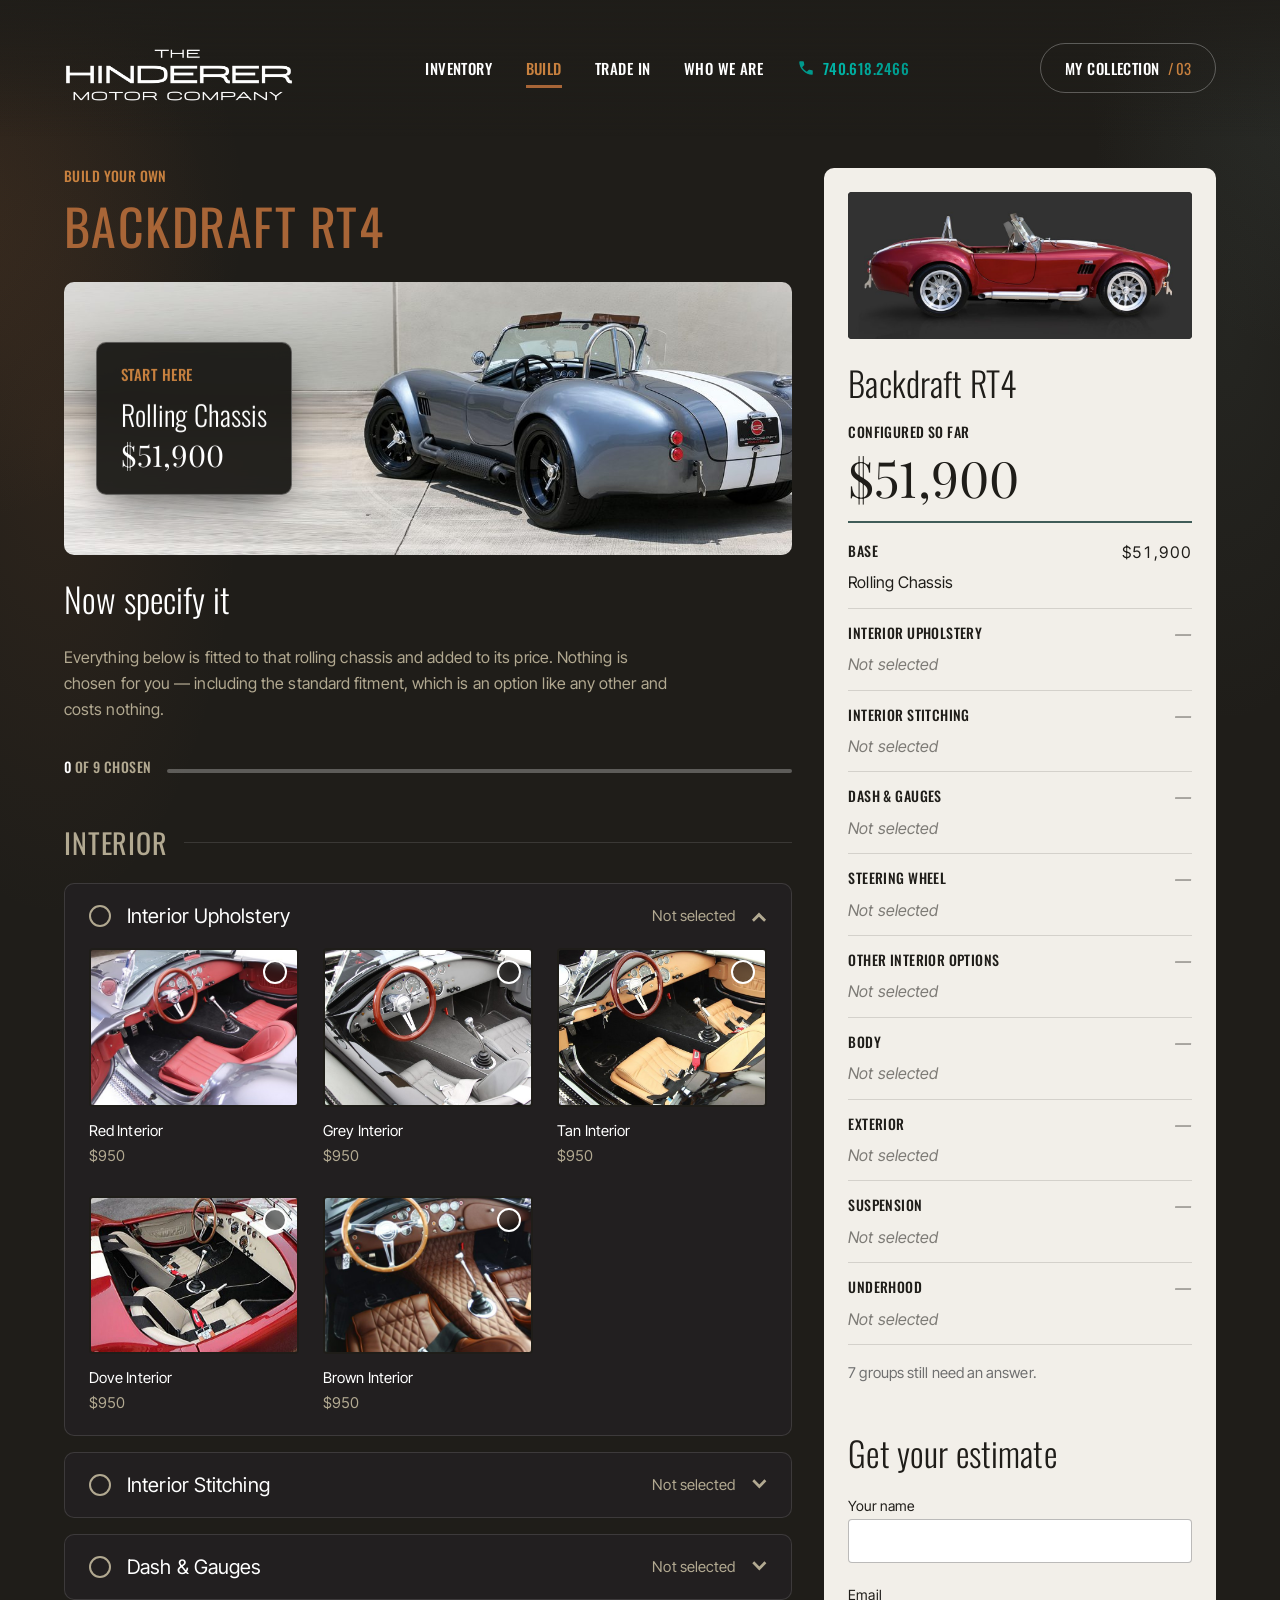
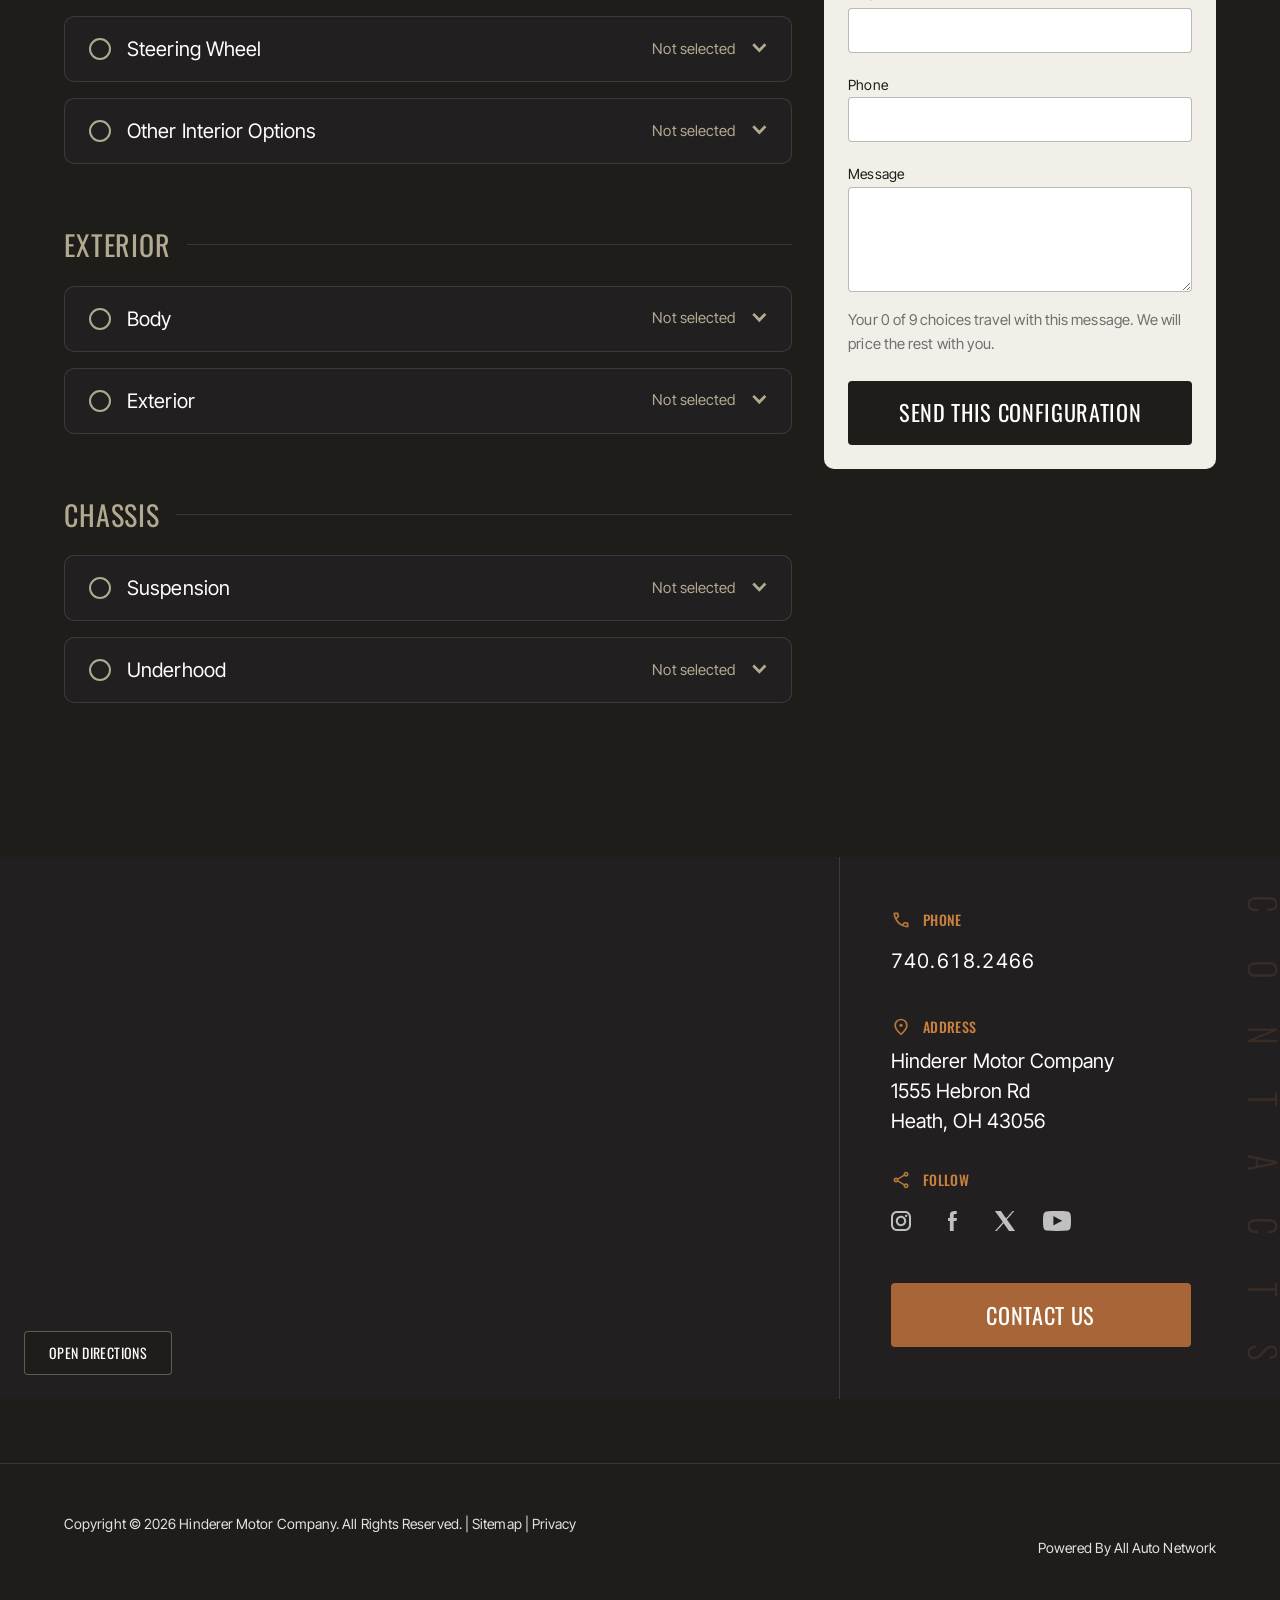
==== commit f54d5dd9: "The configurator, and the two measured defects it surfaced BUILD   Nine option groups presented as n" ====
--- a/build.html
+++ b/build.html
@@ -101,18 +101,50 @@
 
         <div class="build__main">
 
-          <div class="build-head">
-            <p class="build-head__eyebrow">Build Your Own</p>
-            <h1 class="build-head__model" id="buildTitle">Backdraft RT4</h1>
-          </div>
-
+          <!-- The page opens the way INVENTORY opens: eyebrow, then title, on
+               the page's own ground. The Figma puts this on a slate slab, which
+               is a colour and a shape the site uses nowhere else — and it made
+               the head compete with the base bar directly beneath it, which is
+               the thing the visitor actually has to read first. -->
+          <div class="build-head stack" data-scene>
+            <p class="eyebrow" data-rise="left">Build your own</p>
+            <h1 class="section-title" id="buildTitle" data-rise="left">Backdraft RT4</h1>
+          </div>
+
+          <!-- The base is a STEP, not a caption. As an overlay in the corner of
+               the photograph it landed on the bright part of the shot and read
+               as a watermark; a visitor could not tell that the $51,900 is where
+               the price starts rather than what one option costs. -->
           <div class="build-base">
-            <img src="assets/img/vehicle-2.jpg" alt="A Backdraft RT4 rolling chassis"
-                 width="1200" height="525" fetchpriority="high">
-            <div class="build-base__plate">
-              <p class="build-base__label">Base</p>
+            <img src="assets/img/build-base.jpg" alt="A Backdraft RT4 rolling chassis"
+                 width="1400" height="442" fetchpriority="high">
+            <div class="build-base__bar">
+              <p class="build-base__step">Start here</p>
               <p class="build-base__name">Rolling Chassis</p>
               <p class="build-base__price num-tabular">$51,900</p>
+            </div>
+          </div>
+
+          <!-- The one sentence that makes the page legible: the chassis is the
+               starting point and everything under this line is fitted TO it.
+               Without it the base reads as the first of ten equal groups, and a
+               visitor cannot tell what the $51,900 already includes. -->
+          <div class="build-lead">
+            <h2 class="section-sub">Now specify it</h2>
+            <p class="body-muted u-mt-5">Everything below is fitted to that rolling chassis and added
+              to its price. Nothing is chosen for you — including the standard fitment, which is an
+              option like any other and costs nothing.</p>
+
+            <!-- Nine decisions over four screens. Without this the only status
+                 was one sentence in the panel, on the other side of the page. -->
+            <div class="build-progress">
+              <p class="build-progress__count">
+                <strong data-progress-done>0</strong> of <span data-progress-total>9</span> chosen
+              </p>
+              <div class="build-progress__track" role="progressbar" aria-labelledby="buildTitle"
+                   aria-valuemin="0" aria-valuemax="9" aria-valuenow="0" data-progress>
+                <span class="build-progress__fill" data-progress-fill></span>
+              </div>
             </div>
           </div>
 
@@ -124,8 +156,11 @@
                and another with a tick, which makes two different rules look
                like one — a visitor cannot tell whether a second choice adds or
                replaces. -->
-        <details class="optgroup" data-group="upholstery" data-mech="one" data-required>
-          <summary class="optgroup__head">
+        <h3 class="build-section">Interior</h3>
+
+        <details class="optgroup" name="build-group" data-group="upholstery" data-mech="one" data-required open>
+          <summary class="optgroup__head">
+            <span class="optgroup__mark" aria-hidden="true"></span>
             <span class="optgroup__name">Interior Upholstery</span>
             <span class="optgroup__chosen" data-chosen>
               <strong>Not selected</strong>
@@ -134,18 +169,10 @@
           </summary>
           <div class="optgroup__body">
             <div class="options-grid">
-              <label class="optcard optcard--one">
-                <input type="radio" name="upholstery" id="upholstery-0" value="Standard black vinyl"
-                       data-price="0">
-                <span class="optcard__frame"><span class="optcard__await" aria-hidden="true">Photo<br>to come</span></span>
-                <span class="optcard__mark" aria-hidden="true"></span>
-                <span class="optcard__name">Standard black vinyl</span>
-                <span class="optcard__price num-tabular">Included</span>
-              </label>
               <label class="optcard optcard--one">
                 <input type="radio" name="upholstery" id="upholstery-1" value="Red Interior"
                        data-price="950">
-                <span class="optcard__frame"><span class="optcard__await" aria-hidden="true">Photo<br>to come</span></span>
+                <span class="optcard__frame"><img src="assets/img/opt-uph-red.jpg" alt="Red Interior" width="800" height="600" loading="lazy"></span>
                 <span class="optcard__mark" aria-hidden="true"></span>
                 <span class="optcard__name">Red Interior</span>
                 <span class="optcard__price num-tabular">$950</span>
@@ -153,7 +180,7 @@
               <label class="optcard optcard--one">
                 <input type="radio" name="upholstery" id="upholstery-2" value="Grey Interior"
                        data-price="950">
-                <span class="optcard__frame"><span class="optcard__await" aria-hidden="true">Photo<br>to come</span></span>
+                <span class="optcard__frame"><img src="assets/img/opt-uph-grey.jpg" alt="Grey Interior" width="800" height="600" loading="lazy"></span>
                 <span class="optcard__mark" aria-hidden="true"></span>
                 <span class="optcard__name">Grey Interior</span>
                 <span class="optcard__price num-tabular">$950</span>
@@ -161,7 +188,7 @@
               <label class="optcard optcard--one">
                 <input type="radio" name="upholstery" id="upholstery-3" value="Tan Interior"
                        data-price="950">
-                <span class="optcard__frame"><span class="optcard__await" aria-hidden="true">Photo<br>to come</span></span>
+                <span class="optcard__frame"><img src="assets/img/opt-uph-tan.jpg" alt="Tan Interior" width="800" height="600" loading="lazy"></span>
                 <span class="optcard__mark" aria-hidden="true"></span>
                 <span class="optcard__name">Tan Interior</span>
                 <span class="optcard__price num-tabular">$950</span>
@@ -169,7 +196,7 @@
               <label class="optcard optcard--one">
                 <input type="radio" name="upholstery" id="upholstery-4" value="Dove Interior"
                        data-price="950">
-                <span class="optcard__frame"><span class="optcard__await" aria-hidden="true">Photo<br>to come</span></span>
+                <span class="optcard__frame"><img src="assets/img/opt-uph-dove.jpg" alt="Dove Interior" width="800" height="600" loading="lazy"></span>
                 <span class="optcard__mark" aria-hidden="true"></span>
                 <span class="optcard__name">Dove Interior</span>
                 <span class="optcard__price num-tabular">$950</span>
@@ -177,7 +204,7 @@
               <label class="optcard optcard--one">
                 <input type="radio" name="upholstery" id="upholstery-5" value="Brown Interior"
                        data-price="950">
-                <span class="optcard__frame"><span class="optcard__await" aria-hidden="true">Photo<br>to come</span></span>
+                <span class="optcard__frame"><img src="assets/img/opt-uph-brown.jpg" alt="Brown Interior" width="800" height="600" loading="lazy"></span>
                 <span class="optcard__mark" aria-hidden="true"></span>
                 <span class="optcard__name">Brown Interior</span>
                 <span class="optcard__price num-tabular">$950</span>
@@ -185,8 +212,9 @@
             </div>
           </div>
         </details>
-        <details class="optgroup" data-group="stitching" data-mech="one" data-required>
-          <summary class="optgroup__head">
+        <details class="optgroup" name="build-group" data-group="stitching" data-mech="one" data-required>
+          <summary class="optgroup__head">
+            <span class="optgroup__mark" aria-hidden="true"></span>
             <span class="optgroup__name">Interior Stitching</span>
             <span class="optgroup__chosen" data-chosen>
               <strong>Not selected</strong>
@@ -195,18 +223,10 @@
           </summary>
           <div class="optgroup__body">
             <div class="options-grid">
-              <label class="optcard optcard--one">
-                <input type="radio" name="stitching" id="stitching-0" value="Standard stitching"
-                       data-price="0">
-                <span class="optcard__frame"><span class="optcard__await" aria-hidden="true">Photo<br>to come</span></span>
-                <span class="optcard__mark" aria-hidden="true"></span>
-                <span class="optcard__name">Standard stitching</span>
-                <span class="optcard__price num-tabular">Included</span>
-              </label>
               <label class="optcard optcard--one">
                 <input type="radio" name="stitching" id="stitching-1" value="Diamond Stitch"
                        data-price="1875">
-                <span class="optcard__frame"><span class="optcard__await" aria-hidden="true">Photo<br>to come</span></span>
+                <span class="optcard__frame"><img src="assets/img/opt-stitch-diamond.jpg" alt="Diamond Stitch" width="800" height="600" loading="lazy"></span>
                 <span class="optcard__mark" aria-hidden="true"></span>
                 <span class="optcard__name">Diamond Stitch</span>
                 <span class="optcard__price num-tabular">$1,875</span>
@@ -214,7 +234,7 @@
               <label class="optcard optcard--one">
                 <input type="radio" name="stitching" id="stitching-2" value="Dbl Diamond with Seat Eyes"
                        data-price="3200">
-                <span class="optcard__frame"><span class="optcard__await" aria-hidden="true">Photo<br>to come</span></span>
+                <span class="optcard__frame"><img src="assets/img/opt-stitch-eyes.jpg" alt="Dbl Diamond with Seat Eyes" width="800" height="600" loading="lazy"></span>
                 <span class="optcard__mark" aria-hidden="true"></span>
                 <span class="optcard__name">Dbl Diamond with Seat Eyes</span>
                 <span class="optcard__price num-tabular">$3,200</span>
@@ -222,7 +242,7 @@
               <label class="optcard optcard--one">
                 <input type="radio" name="stitching" id="stitching-3" value="Ribbed Interior"
                        data-price="2400">
-                <span class="optcard__frame"><span class="optcard__await" aria-hidden="true">Photo<br>to come</span></span>
+                <span class="optcard__frame"><img src="assets/img/opt-stitch-ribbed.jpg" alt="Ribbed Interior" width="800" height="600" loading="lazy"></span>
                 <span class="optcard__mark" aria-hidden="true"></span>
                 <span class="optcard__name">Ribbed Interior</span>
                 <span class="optcard__price num-tabular">$2,400</span>
@@ -230,7 +250,7 @@
               <label class="optcard optcard--one">
                 <input type="radio" name="stitching" id="stitching-4" value="Dbl Diamond Alcantara"
                        data-price="4200">
-                <span class="optcard__frame"><span class="optcard__await" aria-hidden="true">Photo<br>to come</span></span>
+                <span class="optcard__frame"><img src="assets/img/opt-stitch-alcantara.jpg" alt="Dbl Diamond Alcantara" width="800" height="600" loading="lazy"></span>
                 <span class="optcard__mark" aria-hidden="true"></span>
                 <span class="optcard__name">Dbl Diamond Alcantara</span>
                 <span class="optcard__price num-tabular">$4,200</span>
@@ -238,7 +258,7 @@
               <label class="optcard optcard--one">
                 <input type="radio" name="stitching" id="stitching-5" value="Diagonal Interior"
                        data-price="5200">
-                <span class="optcard__frame"><span class="optcard__await" aria-hidden="true">Photo<br>to come</span></span>
+                <span class="optcard__frame"><img src="assets/img/opt-stitch-diagonal.jpg" alt="Diagonal Interior" width="800" height="600" loading="lazy"></span>
                 <span class="optcard__mark" aria-hidden="true"></span>
                 <span class="optcard__name">Diagonal Interior</span>
                 <span class="optcard__price num-tabular">$5,200</span>
@@ -246,8 +266,9 @@
             </div>
           </div>
         </details>
-        <details class="optgroup" data-group="dash" data-mech="one" data-required>
-          <summary class="optgroup__head">
+        <details class="optgroup" name="build-group" data-group="dash" data-mech="one" data-required>
+          <summary class="optgroup__head">
+            <span class="optgroup__mark" aria-hidden="true"></span>
             <span class="optgroup__name">Dash & Gauges</span>
             <span class="optgroup__chosen" data-chosen>
               <strong>Not selected</strong>
@@ -256,18 +277,10 @@
           </summary>
           <div class="optgroup__body">
             <div class="options-grid">
-              <label class="optcard optcard--one">
-                <input type="radio" name="dash" id="dash-0" value="Standard dash"
-                       data-price="0">
-                <span class="optcard__frame"><span class="optcard__await" aria-hidden="true">Photo<br>to come</span></span>
-                <span class="optcard__mark" aria-hidden="true"></span>
-                <span class="optcard__name">Standard dash</span>
-                <span class="optcard__price num-tabular">Included</span>
-              </label>
               <label class="optcard optcard--one">
                 <input type="radio" name="dash" id="dash-1" value="Carbon Fiber Dash, Moal Gauges"
                        data-price="3500">
-                <span class="optcard__frame"><span class="optcard__await" aria-hidden="true">Photo<br>to come</span></span>
+                <span class="optcard__frame"><img src="assets/img/opt-dash-moal.jpg" alt="Carbon Fiber Dash, Moal Gauges" width="800" height="600" loading="lazy"></span>
                 <span class="optcard__mark" aria-hidden="true"></span>
                 <span class="optcard__name">Carbon Fiber Dash, Moal Gauges</span>
                 <span class="optcard__price num-tabular">$3,500</span>
@@ -275,7 +288,7 @@
               <label class="optcard optcard--one">
                 <input type="radio" name="dash" id="dash-2" value="Carbon Fiber Dash, GT Gauges"
                        data-price="3000">
-                <span class="optcard__frame"><span class="optcard__await" aria-hidden="true">Photo<br>to come</span></span>
+                <span class="optcard__frame"><img src="assets/img/opt-dash-gt.jpg" alt="Carbon Fiber Dash, GT Gauges" width="800" height="600" loading="lazy"></span>
                 <span class="optcard__mark" aria-hidden="true"></span>
                 <span class="optcard__name">Carbon Fiber Dash, GT Gauges</span>
                 <span class="optcard__price num-tabular">$3,000</span>
@@ -283,7 +296,7 @@
               <label class="optcard optcard--one">
                 <input type="radio" name="dash" id="dash-3" value="Carbon Fiber Dash, Auto X Gauges"
                        data-price="3380">
-                <span class="optcard__frame"><span class="optcard__await" aria-hidden="true">Photo<br>to come</span></span>
+                <span class="optcard__frame"><img src="assets/img/opt-dash-autox.jpg" alt="Carbon Fiber Dash, Auto X Gauges" width="800" height="600" loading="lazy"></span>
                 <span class="optcard__mark" aria-hidden="true"></span>
                 <span class="optcard__name">Carbon Fiber Dash, Auto X Gauges</span>
                 <span class="optcard__price num-tabular">$3,380</span>
@@ -291,8 +304,9 @@
             </div>
           </div>
         </details>
-        <details class="optgroup" data-group="steering" data-mech="one" data-required>
-          <summary class="optgroup__head">
+        <details class="optgroup" name="build-group" data-group="steering" data-mech="one" data-required>
+          <summary class="optgroup__head">
+            <span class="optgroup__mark" aria-hidden="true"></span>
             <span class="optgroup__name">Steering Wheel</span>
             <span class="optgroup__chosen" data-chosen>
               <strong>Not selected</strong>
@@ -300,9 +314,6 @@
             <span class="optgroup__caret" aria-hidden="true"></span>
           </summary>
           <div class="optgroup__body">
-            <p class="optgroup__pending">Photography and final pricing for this group are
-              still to come from the workshop. The options below are placeholders — the names
-              are right, the prices are not.</p>
             <div class="options-grid">
               <label class="optcard optcard--one">
                 <input type="radio" name="steering" id="steering-0" value="Standard three-spoke"
@@ -331,8 +342,9 @@
             </div>
           </div>
         </details>
-        <details class="optgroup" data-group="interior-extra" data-mech="any">
-          <summary class="optgroup__head">
+        <details class="optgroup" name="build-group" data-group="interior-extra" data-mech="any">
+          <summary class="optgroup__head">
+            <span class="optgroup__mark" aria-hidden="true"></span>
             <span class="optgroup__name">Other Interior Options</span>
             <span class="optgroup__chosen" data-chosen>
               <strong>Not selected</strong>
@@ -340,9 +352,7 @@
             <span class="optgroup__caret" aria-hidden="true"></span>
           </summary>
           <div class="optgroup__body">
-            <p class="optgroup__pending">Photography and final pricing for this group are
-              still to come from the workshop. The options below are placeholders — the names
-              are right, the prices are not.</p>
+            <p class="optgroup__mech">Choose as many as you like</p>
             <div class="options-grid">
               <label class="optcard optcard--any">
                 <input type="checkbox" name="interior-extra" id="interior-extra-0" value="Can Lock Seat Belts"
@@ -371,8 +381,11 @@
             </div>
           </div>
         </details>
-        <details class="optgroup" data-group="body" data-mech="one" data-required>
-          <summary class="optgroup__head">
+        <h3 class="build-section">Exterior</h3>
+
+        <details class="optgroup" name="build-group" data-group="body" data-mech="one" data-required>
+          <summary class="optgroup__head">
+            <span class="optgroup__mark" aria-hidden="true"></span>
             <span class="optgroup__name">Body</span>
             <span class="optgroup__chosen" data-chosen>
               <strong>Not selected</strong>
@@ -380,9 +393,6 @@
             <span class="optgroup__caret" aria-hidden="true"></span>
           </summary>
           <div class="optgroup__body">
-            <p class="optgroup__pending">Photography and final pricing for this group are
-              still to come from the workshop. The options below are placeholders — the names
-              are right, the prices are not.</p>
             <div class="options-grid">
               <label class="optcard optcard--one">
                 <input type="radio" name="body" id="body-0" value="Standard body"
@@ -403,8 +413,9 @@
             </div>
           </div>
         </details>
-        <details class="optgroup" data-group="exterior" data-mech="one" data-required>
-          <summary class="optgroup__head">
+        <details class="optgroup" name="build-group" data-group="exterior" data-mech="one" data-required>
+          <summary class="optgroup__head">
+            <span class="optgroup__mark" aria-hidden="true"></span>
             <span class="optgroup__name">Exterior</span>
             <span class="optgroup__chosen" data-chosen>
               <strong>Not selected</strong>
@@ -412,9 +423,6 @@
             <span class="optgroup__caret" aria-hidden="true"></span>
           </summary>
           <div class="optgroup__body">
-            <p class="optgroup__pending">Photography and final pricing for this group are
-              still to come from the workshop. The options below are placeholders — the names
-              are right, the prices are not.</p>
             <div class="options-grid">
               <label class="optcard optcard--one">
                 <input type="radio" name="exterior" id="exterior-0" value="Standard paint"
@@ -443,8 +451,11 @@
             </div>
           </div>
         </details>
-        <details class="optgroup" data-group="suspension" data-mech="one" data-required>
-          <summary class="optgroup__head">
+        <h3 class="build-section">Chassis</h3>
+
+        <details class="optgroup" name="build-group" data-group="suspension" data-mech="one" data-required>
+          <summary class="optgroup__head">
+            <span class="optgroup__mark" aria-hidden="true"></span>
             <span class="optgroup__name">Suspension</span>
             <span class="optgroup__chosen" data-chosen>
               <strong>Not selected</strong>
@@ -452,9 +463,6 @@
             <span class="optgroup__caret" aria-hidden="true"></span>
           </summary>
           <div class="optgroup__body">
-            <p class="optgroup__pending">Photography and final pricing for this group are
-              still to come from the workshop. The options below are placeholders — the names
-              are right, the prices are not.</p>
             <div class="options-grid">
               <label class="optcard optcard--one">
                 <input type="radio" name="suspension" id="suspension-0" value="Standard 17-inch"
@@ -475,8 +483,9 @@
             </div>
           </div>
         </details>
-        <details class="optgroup" data-group="underhood" data-mech="any">
-          <summary class="optgroup__head">
+        <details class="optgroup" name="build-group" data-group="underhood" data-mech="any">
+          <summary class="optgroup__head">
+            <span class="optgroup__mark" aria-hidden="true"></span>
             <span class="optgroup__name">Underhood</span>
             <span class="optgroup__chosen" data-chosen>
               <strong>Not selected</strong>
@@ -484,9 +493,7 @@
             <span class="optgroup__caret" aria-hidden="true"></span>
           </summary>
           <div class="optgroup__body">
-            <p class="optgroup__pending">Photography and final pricing for this group are
-              still to come from the workshop. The options below are placeholders — the names
-              are right, the prices are not.</p>
+            <p class="optgroup__mech">Choose as many as you like</p>
             <div class="options-grid">
               <label class="optcard optcard--any">
                 <input type="checkbox" name="underhood" id="underhood-0" value="Ceramic Coated Headers"
@@ -510,78 +517,78 @@
 
         </div>
 
-        <aside class="summary build__summary" aria-labelledby="summaryTitle">
-          <div class="summary__render">
-            <img src="assets/img/vehicle-1.jpg" alt="Backdraft RT4 as configured"
-                 width="800" height="450">
-          </div>
-
-          <h2 class="summary__title" id="summaryTitle">Backdraft RT4</h2>
-          <p class="summary__label" data-total-label>Configured so far</p>
-          <p class="summary__total num-tabular" data-total>$51,900</p>
-
-          <hr class="summary__rule">
-
-          <dl class="summary__list">
-            <div class="summary__row">
+        <aside class="vdp-panel build__summary" aria-labelledby="summaryTitle">
+          <div class="vdp-panel__render">
+            <img src="assets/img/build-render.jpg" alt="Backdraft RT4 as configured"
+                 width="1000" height="680">
+          </div>
+
+          <h2 class="vdp-panel__title" id="summaryTitle">Backdraft RT4</h2>
+          <p class="vdp-panel__eyebrow" data-total-label>Configured so far</p>
+          <p class="vdp-panel__price num-tabular" data-total>$51,900</p>
+
+          <hr class="vdp-panel__rule">
+
+          <dl class="spec-pairs">
+            <div class="spec-pairs__row spec-pairs__row--cost">
               <dt>Base</dt>
               <dd>Rolling Chassis</dd>
-              <dd class="summary__cost num-tabular">$51,900</dd>
-            </div>
-            <div class="summary__row" data-row="upholstery">
+              <dd class="spec-pairs__cost num-tabular">$51,900</dd>
+            </div>
+            <div class="spec-pairs__row spec-pairs__row--cost" data-row="upholstery">
               <dt>Interior Upholstery</dt>
               <dd data-value>Not selected</dd>
-              <dd class="summary__cost num-tabular" data-cost>—</dd>
-            </div>
-            <div class="summary__row" data-row="stitching">
+              <dd class="spec-pairs__cost num-tabular" data-cost>—</dd>
+            </div>
+            <div class="spec-pairs__row spec-pairs__row--cost" data-row="stitching">
               <dt>Interior Stitching</dt>
               <dd data-value>Not selected</dd>
-              <dd class="summary__cost num-tabular" data-cost>—</dd>
-            </div>
-            <div class="summary__row" data-row="dash">
+              <dd class="spec-pairs__cost num-tabular" data-cost>—</dd>
+            </div>
+            <div class="spec-pairs__row spec-pairs__row--cost" data-row="dash">
               <dt>Dash & Gauges</dt>
               <dd data-value>Not selected</dd>
-              <dd class="summary__cost num-tabular" data-cost>—</dd>
-            </div>
-            <div class="summary__row" data-row="steering">
+              <dd class="spec-pairs__cost num-tabular" data-cost>—</dd>
+            </div>
+            <div class="spec-pairs__row spec-pairs__row--cost" data-row="steering">
               <dt>Steering Wheel</dt>
               <dd data-value>Not selected</dd>
-              <dd class="summary__cost num-tabular" data-cost>—</dd>
-            </div>
-            <div class="summary__row" data-row="interior-extra">
+              <dd class="spec-pairs__cost num-tabular" data-cost>—</dd>
+            </div>
+            <div class="spec-pairs__row spec-pairs__row--cost" data-row="interior-extra">
               <dt>Other Interior Options</dt>
               <dd data-value>Not selected</dd>
-              <dd class="summary__cost num-tabular" data-cost>—</dd>
-            </div>
-            <div class="summary__row" data-row="body">
+              <dd class="spec-pairs__cost num-tabular" data-cost>—</dd>
+            </div>
+            <div class="spec-pairs__row spec-pairs__row--cost" data-row="body">
               <dt>Body</dt>
               <dd data-value>Not selected</dd>
-              <dd class="summary__cost num-tabular" data-cost>—</dd>
-            </div>
-            <div class="summary__row" data-row="exterior">
+              <dd class="spec-pairs__cost num-tabular" data-cost>—</dd>
+            </div>
+            <div class="spec-pairs__row spec-pairs__row--cost" data-row="exterior">
               <dt>Exterior</dt>
               <dd data-value>Not selected</dd>
-              <dd class="summary__cost num-tabular" data-cost>—</dd>
-            </div>
-            <div class="summary__row" data-row="suspension">
+              <dd class="spec-pairs__cost num-tabular" data-cost>—</dd>
+            </div>
+            <div class="spec-pairs__row spec-pairs__row--cost" data-row="suspension">
               <dt>Suspension</dt>
               <dd data-value>Not selected</dd>
-              <dd class="summary__cost num-tabular" data-cost>—</dd>
-            </div>
-            <div class="summary__row" data-row="underhood">
+              <dd class="spec-pairs__cost num-tabular" data-cost>—</dd>
+            </div>
+            <div class="spec-pairs__row spec-pairs__row--cost" data-row="underhood">
               <dt>Underhood</dt>
               <dd data-value>Not selected</dd>
-              <dd class="summary__cost num-tabular" data-cost>—</dd>
+              <dd class="spec-pairs__cost num-tabular" data-cost>—</dd>
             </div>
           </dl>
 
           <!-- Nothing is chosen for the visitor. "Standard" is an answer like any
                other and has to be given, not assumed — a configuration that
                arrives pre-filled is one nobody has actually made. -->
-          <p class="summary__note" data-remaining>Seven groups still need an answer.</p>
-
-          <div class="summary__foot">
-            <h3 class="summary__title">Get your estimate</h3>
+          <p class="vdp-panel__note" data-remaining>Seven groups still need an answer.</p>
+
+          <div class="vdp-panel__foot">
+            <h3 class="vdp-panel__title">Get your estimate</h3>
             <form class="u-mt-5" method="post" action="#summaryTitle" data-estimate>
               <div class="field">
                 <label class="field__label" for="bName">Your name</label>
@@ -602,9 +609,16 @@
               <!-- The configuration travels with the message, the way the stock
                    number does from a vehicle page. -->
               <input type="hidden" name="configuration" data-config-field>
-              <p class="summary__note u-mt-5">Your configuration is attached to this message, so you
-                do not have to list it again.</p>
-              <button class="btn-hmc btn-hmc--dark btn-hmc--centred u-mt-5" type="submit">Send my estimate</button>
+              <!-- The line and the button both say what THIS action sends, which
+                   is not the same job as the status line further up the panel:
+                   that one summarises the list, this one describes the send. An
+                   incomplete configuration is still worth sending — the dealer
+                   wants the enquiry either way — so nothing is disabled; the
+                   control simply stops claiming to be something it is not. -->
+              <p class="vdp-panel__note" data-attached>Your configuration is attached to this
+                message, so you do not have to list it again.</p>
+              <button class="btn-hmc btn-hmc--dark btn-hmc--centred u-mt-5" type="submit"
+                      data-submit>Send my estimate</button>
             </form>
           </div>
         </aside>
@@ -691,7 +705,7 @@
           </ul>
         </div>
 
-        <a class="btn-hmc btn-hmc--dark btn-hmc--centred btn-hmc--wide contact__cta" href="contact.html">Contact Us</a>
+        <a class="btn-hmc btn-hmc--primary btn-hmc--centred btn-hmc--wide contact__cta" href="contact.html">Contact Us</a>
       </div>
     </div>
   </section>
--- a/assets/css/tokens.css
+++ b/assets/css/tokens.css
@@ -47,6 +47,10 @@
   --accent:          #a86537;   /*  3.67:1 — display ≥24px + solid fills only */
   --accent-ink:      #c8813f;   /*  5.34:1 — copper text below 24px */
   --accent-hover:    #b97240;   /*  4.32:1 — control hover */
+  /* --accent-panel (a deep copper GROUND stop) was deleted with the copper
+     contact panel: DS.html has always documented that panel's ground as
+     --bg-raised, and the copper slab was drift. Copper is ink and fill here,
+     never a ground — so there is no ground stop to keep. */
   --accent-glow:     #e07921;   /*  5.55:1 — hero radial. Referenced only through
                                    its channel form --glow-rgb; kept in hex so the
                                    palette shows the colour it is a tint of. */
@@ -88,6 +92,12 @@
   --ink-rgb:        255 255 255; /* = --ink */
   --accent-rgb:     168 101 55;  /* = --accent */
   --accent-ink-rgb: 200 129 63;  /* = --accent-ink */
+  /* = --slate-lift, and it is the LIFT step rather than --slate for a measured
+     reason: as a wash it has to match copper's presence at the same alpha, and
+     --slate-lift's luminance is 0.166 against copper's 0.179. --slate sits at
+     0.095 and would have read as a stain rather than as a second light. */
+  --slate-lift-rgb: 95 118 115;
+  --tel-lift-rgb:   0 183 169;   /* = --tel-lift, for the progress fill's glow */
   /* The hero radial is one light source falling off through three stops, so
      the two inner ones are lighter tints of the glow rather than new hues. */
   --glow-in-rgb:  240 188 144;  /* radial centre */
@@ -193,19 +203,15 @@
   --track-display: -0.022em;
   --track-heading: -0.006em;
   --track-body:    0.005em;
-  /* THE uppercase tracking, and now the only one. 0.12em lived here as a
-     separate "label" step and it was the wrong idea rather than the wrong
-     number: at 14px it stopped reading as tracking and started reading as gaps
-     between letters, so a five-letter word spread across half its container and
-     announced louder than the control beneath it. Everything uppercase from 14
-     to 24 takes this. */
+  /* ONE uppercase tracking, and this is a revert of my own change made an hour
+     earlier. I split this into two steps and raised labels to 0.10em, citing the
+     rule that uppercase needs more tracking as the size drops. That rule is
+     written for faces of normal width; Oswald is CONDENSED and drawn for caps,
+     so it reaches the same "not jammed" at a much smaller number — and at 0.10em
+     a five-letter label stopped reading as tracking and started reading as gaps
+     between letters. The note that used to sit here said exactly that, and it
+     was right. Everything uppercase takes this. */
   --track-caps:    0.03em;
-  /* The one deliberate exception, and it is a watermark rather than a label:
-     the contact panel sets its rubric and its value one above the other on a
-     copper ground, where a normal track left the two reading as one block of
-     text. Only the contact panel uses it. Everything else uppercase takes
-     --track-caps. */
-  --track-label-wide: 0.22em;
   --track-num:     0.06em;   /* figures read aloud — phone, stock */
 
   /* Reading measures — long lines hurt reading in any aesthetic */
@@ -313,6 +319,11 @@
   /* Height of the persistent header — counted as a mass, used for
      scroll-margin so anchor targets are never hidden beneath it. */
   --header-h: 84px;
+
+  /* Height of the configurator's phone bar, which is fixed over the document.
+     One value, used by the bar AND by the clearance the document ends with —
+     written twice they drift, and the drift is a footer nobody can reach. */
+  --build-bar-h: 5.5rem;
 }
 
 @media (min-width: 62rem) {
--- a/assets/css/main.css
+++ b/assets/css/main.css
@@ -397,11 +397,15 @@
 .site-nav__list {
   display: flex;
   align-items: center;
-  /* The Figma sets 40 here, which is on no scale the rest of the page uses.
-     Taken up to the 48 step rather than down to 32: there is room for it at
-     every width where this row exists, and a nav that is the one component
-     measuring in its own units is how a scale stops being a scale. */
-  gap: var(--space-7);
+  /* The Figma sets 40 here, which is on no scale the rest of the page uses, so
+     the 48 step is the desktop value. It is not affordable at every width this
+     row exists at, though: the burger only takes over below 48rem, and between
+     there and ~69rem a fixed 48 broke TRADE IN and WHO WE ARE onto second
+     lines. The interval closes to the 24 step instead of the row wrapping —
+     the same clamp-between-two-tokens construction as --gutter, not a third
+     scale. */
+  gap: clamp(var(--space-5), 2.6vw, var(--space-7));
+  flex-wrap: nowrap;
   margin: 0;
   padding: 0;
   list-style: none;
@@ -413,6 +417,7 @@
 .site-nav__link {
   position: relative;
   display: block;
+  white-space: nowrap;
   padding-block: var(--space-2);
   color: var(--ink);
   font-family: var(--font-display);
@@ -2223,19 +2228,31 @@
   .contact__map__frame { filter: none; }
 }
 
-/* THE WARM PANEL
-   Copper at #c8813f under #1f1d19 ink measures 5.34:1 — AA at every size used
-   here, which is why the lighter copper is the ground and the darker one is not.
-   Ink-on-copper, not white-on-copper: white would sit at 3.67:1 and fail. */
+/* THE DARK PANEL
+   The ground is --bg-raised, which is what DS.html has documented for this panel
+   all along ("Card title band, footer, contact panel"). It had drifted to a
+   solid copper gradient — an entire saturated slab, which is the accent used as
+   an identity rather than as a setting (colour D3), and it broke the site's dark
+   restraint everywhere the eye landed on it. On the dark ground copper returns to
+   what it is elsewhere: the label ink, the watermark, and the one action. The map
+   beside it is dark too, so the two columns read as one field split by a hairline
+   rather than a cool photo bolted to a warm billboard (anti-patterns U11). */
 .contact__panel {
   position: relative;
   display: grid;
   align-content: center;
+  gap: var(--space-7);
   padding: clamp(var(--space-7), 4vw, var(--space-9));
   padding-inline-end: clamp(var(--space-8), 6vw, var(--space-10));
-  background: linear-gradient(152deg, var(--accent-ink) 0%, var(--accent) 100%);
-  color: var(--ink-inverse);
+  background: var(--bg-raised);
+  color: var(--ink);
   overflow: hidden;
+  /* Hairline seam between the two dark columns: on top when the panel stacks
+     under the map (mobile), on the leading edge when it sits beside it. */
+  border-block-start: 1px solid var(--rule);
+}
+@media (min-width: 62rem) {
+  .contact__panel { border-block-start: 0; border-inline-start: 1px solid var(--rule); }
 }
 
 /* The word runs the full height of the panel, letter by letter, hard against
@@ -2269,7 +2286,9 @@
   font-weight: var(--weight-heading);
   line-height: var(--lh-none);
   text-transform: uppercase;
-  color: rgb(var(--bg-rgb) / 0.15);
+  /* Copper watermark embossed into the dark ground — the one committed gesture,
+     material rather than loud. Decorative (aria-hidden), so no contrast floor. */
+  color: rgb(var(--accent-ink-rgb) / 0.14);
   writing-mode: vertical-rl;
   pointer-events: none;
   user-select: none;
@@ -2296,24 +2315,35 @@
   font-family: var(--font-display);
   font-size: var(--text-xs);
   font-weight: var(--weight-label);
-  letter-spacing: var(--track-label-wide);
+  /* --track-caps (0.03em), the site's single documented uppercase tracking. The
+     original 0.22em read "cheap"; the fix is NOT a wider label step — DS.html
+     records that a separate wide track was tried twice and read as gaps in this
+     condensed face. The label register is carried by copper, case and weight,
+     not by air between letters. (typography I4's 0.08em number yields to the
+     face; its intent — legible, cohesive uppercase — is met.) */
+  letter-spacing: var(--track-caps);
   text-transform: uppercase;
-  color: var(--ink-inverse);
-}
-/* Material Symbols, inlined and drawn in currentColor — so they take the panel's
-   ink directly instead of being filtered into it, and they stay correct if the
-   ground ever changes. */
-.contact__icon { flex: 0 0 auto; opacity: 0.66; }
-
+  color: var(--accent-ink);   /* copper is the brand's label ink — 5.19:1 on --bg-raised */
+}
+/* Material Symbols, inlined and drawn in currentColor — so the icon takes the
+   copper of its label directly. It is the label register in a glyph, so it
+   carries the same ink rather than a filtered approximation of it. */
+.contact__icon { flex: 0 0 auto; opacity: 0.9; }
+
+/* THE VALUE OUTRANKS ITS OWN LABEL, and now the tone does the ranking the size
+   used to do alone. On the dark ground the split is clean: the value is
+   near-white (--ink, 16.3:1), the label is copper (--accent-ink). The number and
+   the address — what a visitor came for — sit at the site's highest contrast,
+   the label recedes into the copper register, and the two read as figure and
+   caption at a glance. Size still helps (--text-lead over --text-xs). */
 .contact__value {
   margin: 0;
-  font-size: var(--text-body);          /* 16px — the values sit under the label,
-                                           not over it */
+  font-size: var(--text-lead);
   font-weight: var(--weight-body);
   font-style: normal;
   line-height: var(--lh-lead);
   letter-spacing: var(--track-body);
-  color: var(--ink-inverse);
+  color: var(--ink);
 }
 /* The number is the one thing here anyone copies by eye — tabular figures and a
    little air between them, the way a phone number is read aloud. */
@@ -2331,7 +2361,10 @@
 .contact__value a:focus-visible { text-decoration: underline; text-underline-offset: 0.2em; }
 
 .contact__value.social { gap: var(--space-2); margin-inline-start: calc(var(--space-3) * -1); }
-.contact__panel .social a img { filter: brightness(0) saturate(100%); opacity: 0.78; }
+/* On the dark ground the marks read light: brightness(0) flattens each brand SVG
+   to one ink, invert(1) turns that ink near-white. Sits with the white values,
+   not the copper labels — a social row is data, not a label. */
+.contact__panel .social a img { filter: brightness(0) saturate(100%) invert(1); opacity: 0.72; }
 .contact__panel .social a:hover img,
 .contact__panel .social a:focus-visible img { opacity: 1; }
 
@@ -2722,7 +2755,7 @@
 /* Inside the bone panel every ink flips. --ink-muted is 4.32:1 on bone and
    fails, so the label takes full ink and is separated from its value by size,
    weight and register instead of by tone. */
-.facets .field__label { color: var(--ink-inverse); }
+:is(.facets, .vdp-panel) .field__label { color: var(--ink-inverse); }
 
 /* The shared control surface. One ground, one border, one focus behaviour —
    declared once so a select and a text input cannot drift apart. */
@@ -2741,20 +2774,26 @@
 .control::placeholder { color: var(--ink-muted); opacity: 1; }
 
 /* On bone the control is a white field with a soft edge — the Figma's own
-   treatment, and the only way an input reads as an input on a light card. */
-.facets .control {
+   treatment, and the only way an input reads as an input on a light card.
+
+   THE SCOPE IS THE SURFACE, not one component's name. Written as `.facets` and
+   again as `.summary`, the second copy went dead the moment that block was
+   renamed, and the configurator's whole enquiry form fell back to the dark-
+   ground rules: white ink and a 4%-white field, both invisible on cream. Any
+   bone surface joins this list; nothing else needs to know. */
+:is(.facets, .vdp-panel) .control {
   background: var(--bg-card-plain);
   border-color: var(--rule-inverse-strong);
   color: var(--ink-inverse);
 }
-.facets .control::placeholder { color: var(--ink-card); }   /* 4.95:1 on white */
-.facets .control:hover { border-color: var(--ink-inverse); }
-.facets .control:focus-visible {
+:is(.facets, .vdp-panel) .control::placeholder { color: var(--ink-card); }   /* 4.95:1 on white */
+:is(.facets, .vdp-panel) .control:hover { border-color: var(--ink-inverse); }
+:is(.facets, .vdp-panel) .control:focus-visible {
   outline-color: var(--ink-inverse);
   border-color: var(--ink-inverse);
 }
-.facets select.control option { background: var(--bg-card-plain); color: var(--ink-inverse); }
-.facets .select::after { background: var(--ink-inverse); }
+:is(.facets, .vdp-panel) select.control option { background: var(--bg-card-plain); color: var(--ink-inverse); }
+:is(.facets, .vdp-panel) .select::after { background: var(--ink-inverse); }
 .facets .range { --rail: var(--rule-inverse-strong); --knob-ink: var(--ink-inverse); }
 .control:hover { border-color: var(--ink); }
 .control:focus-visible {
@@ -3235,8 +3274,16 @@
   .vdp {
     /* The reading column IS the left column, and the rail is the right one.
        Capping the panel inside a wider column instead left 200px of nothing
-       between the text and the rail — the hole moved, it did not close. */
-    grid-template-columns: minmax(0, 49rem) 30rem;
+       between the text and the rail — the hole moved, it did not close.
+
+       The rail is a PROPORTION with a ceiling, not a fixed 30rem. Fixed, it
+       took 480px of a 906px content box at 1024 and left the photograph 395 —
+       the subject rendered smaller than its own caption on every laptop and
+       every landscape tablet. The percentage is set so the clamp reaches its
+       30rem cap exactly at this grid's own maximum (1300px here, capped above;
+       the configurator's box is the full wrap, so its figure differs). Desktop
+       is therefore unchanged and only the widths below it are repaired. */
+    grid-template-columns: minmax(0, 49rem) clamp(20rem, 37%, 30rem);
     /* Two rows, named by what sits in them. The photograph and the price panel
        share the first: one grid row, one height, so the panel ends where the
        image ends instead of hanging past its foot. */
@@ -3266,13 +3313,23 @@
    sizes and slightly different centres read as light falling — which is the
    only kind of glow that belongs behind a photograph of a car.
 
+   TWO TEMPERATURES, NOT ONE HUE. Both edges were copper, and measured on the
+   page that made this wash the single largest copper surface on the site —
+   14.6% of the right margin, running the full height of every page. With the
+   ground warm, the secondary ink warm sand and the panel bone, there was
+   nothing on the page for an accent to be an accent AGAINST: it read brown from
+   edge to edge. Copper on one side and slate on the other is the pair the
+   palette already declares as opposites, and two lights of different
+   temperature is what a real room does anyway. Alphas are unchanged — the two
+   luminances are 0.179 and 0.166, so neither side outweighs the other.
+
    Bounded to the top of the page by the positioning area, same as the listing:
    the gallery below is the subject and a glow running its full length would sit
    behind every photograph in it.
    ------------------------------------------------------------------------- */
 .lit-sides {
   background:
-    /* left, the larger and lower of the two */
+    /* left, warm — the larger and lower of the two */
     radial-gradient(38% 30% at -8% 14%,
       rgb(var(--accent-rgb) / 0.17) 0%,
       rgb(var(--accent-rgb) / 0.06) 44%,
@@ -3280,13 +3337,13 @@
     radial-gradient(22% 46% at 4% 30%,
       rgb(var(--accent-rgb) / 0.10) 0%,
       rgb(var(--bg-rgb) / 0) 68%),
-    /* right, tighter and higher, so the two do not mirror each other */
+    /* right, cool — tighter and higher, so the two do not mirror each other */
     radial-gradient(30% 26% at 106% 6%,
-      rgb(var(--accent-rgb) / 0.15) 0%,
-      rgb(var(--accent-rgb) / 0.05) 42%,
+      rgb(var(--slate-lift-rgb) / 0.15) 0%,
+      rgb(var(--slate-lift-rgb) / 0.05) 42%,
       rgb(var(--bg-rgb) / 0) 70%),
     radial-gradient(18% 40% at 96% 22%,
-      rgb(var(--accent-rgb) / 0.09) 0%,
+      rgb(var(--slate-lift-rgb) / 0.09) 0%,
       rgb(var(--bg-rgb) / 0) 66%),
     var(--bg);
   background-repeat: no-repeat;
@@ -3439,7 +3496,7 @@
 .thumb:hover { opacity: 0.85; }
 /* Selection is carried by BOTH opacity and a border. Opacity alone is a
    difference nobody can name when four thumbnails are already dim. */
-.thumb[aria-current="true"] { opacity: 1; border-color: var(--accent); }
+.thumb[aria-current="true"] { opacity: 1; border-color: var(--slate-lift); }   /* 3.37:1 */
 
 /* ---- the bone panel ----------------------------------------------------- */
 .vdp-panel {
@@ -3483,15 +3540,90 @@
   color: var(--ink-inverse);
 }
 
+/* A rank above the price, for a panel whose number needs saying what it is —
+   the configurator's total means one thing while groups are unanswered and
+   another once they are all in. The vehicle page's price needs no such caption,
+   so the class exists but is not compulsory. */
+.vdp-panel__eyebrow {
+  margin-block-start: var(--space-4);
+  font-size: var(--text-xs);
+  font-weight: var(--weight-label);
+  letter-spacing: var(--track-caps);
+  text-transform: uppercase;
+  color: var(--ink-inverse);
+}
+.vdp-panel__eyebrow + .vdp-panel__price { margin-block-start: var(--space-2); }
+
+.vdp-panel__note {
+  margin-block-start: var(--space-4);
+  font-size: var(--text-sm);
+  color: var(--ink-card);              /* 4.95:1 on bone */
+}
+
+/* A second block inside the panel, so it opens at the block interval rather
+   than at the paragraph one — it is a different subject, not the next sentence. */
+.vdp-panel__foot { margin-block-start: var(--space-7); }
+
+/* Slate. The bone panel is the largest single warm surface on either page, and
+   a copper rule across it left the whole block in one temperature. Slate is the
+   declared secondary — it sits opposite copper on the wheel — and it measures
+   6.33:1 on bone, well past the 3:1 a rule has to clear. */
 .vdp-panel__rule {
   block-size: 2px;
   margin-block: var(--space-4);
-  background: var(--accent);
+  background: var(--slate);
   border: 0;
 }
 
 /* Label and value: four axes apart, because tone cannot carry it here. */
 .spec-pairs { display: grid; gap: var(--space-3); margin: 0; }
+
+/* The same pairs with a price in a second column. An extension of the component
+   the vehicle page already uses, not a second one built beside it. */
+.spec-pairs__row--cost {
+  grid-template-columns: minmax(0, 1fr) auto;
+  padding-block-end: var(--space-3);
+  border-block-end: 1px solid var(--rule-inverse);
+}
+.spec-pairs__row--cost dt { grid-column: 1; }
+/* :not(), and it is load-bearing. Written as a plain `dd` this rule is 0,2,1 and
+   quietly outranked .spec-pairs__cost at 0,1,0 — so the figure was dragged into
+   column 1 and printed underneath its own label instead of beside it. Excluding
+   the cost means the two rules cannot argue at all. */
+.spec-pairs__row--cost dd:not(.spec-pairs__cost) { grid-column: 1; }
+/* Beside the LABEL, not beside the value: the value is free text and can run to
+   two lines, and a figure tied to it drops with it. On row 1 the prices hold one
+   straight column down the panel however long the answers are. */
+.spec-pairs__cost {
+  grid-column: 2;
+  grid-row: 1;
+  justify-self: end;
+  align-self: baseline;
+  font-variant-numeric: lining-nums tabular-nums;
+}
+/* Not "$0.00". A zero is a price; an unanswered group has no price yet, and
+   printing one in the cost column is a lie in the only column nobody may
+   misread. */
+.spec-pairs__row--empty dd { opacity: 0.55; font-style: italic; }
+
+.vdp-panel__render {
+  border-radius: var(--radius-2);
+  overflow: hidden;
+  background: var(--bg-raised);
+  margin-block-end: var(--space-5);
+}
+/* The crop is measured off the subject, not chosen by eye. In the 1000×680
+   source the car occupies y 99–404: 99px of empty above it and 275 below, so a
+   16/11 box was mostly background AND hung the car high in its own frame.
+   21/9 leaves the car ~62px of source margin top and bottom, and the 15% offset
+   is what centres the CAR in the window rather than centring the file. */
+.vdp-panel__render img {
+  inline-size: 100%;
+  aspect-ratio: 21 / 9;
+  object-fit: cover;
+  object-position: center 15%;
+  display: block;
+}
 .spec-pairs__row { display: grid; gap: var(--space-1); }
 /* The display voice, not the body one. Inter Tight stops at 600 and these
    labels needed to read heavier than the values beneath them; Oswald at the
@@ -4009,7 +4141,9 @@
 
 @media (min-width: 62rem) {
   .build {
-    grid-template-columns: minmax(0, 1fr) 30rem;
+    /* Same proportion as the vehicle page's rail, and for the same reason: a
+       fixed 30rem left the option grid narrower than the summary at 1024. */
+    grid-template-columns: minmax(0, 1fr) clamp(20rem, 34%, 30rem);
     gap: var(--space-6);
     align-items: start;
   }
@@ -4018,72 +4152,250 @@
   .build__summary { position: sticky; inset-block-start: calc(var(--header-h) + var(--space-5)); }
 }
 
-/* ---- the banner ---------------------------------------------------------
-   Slate, as the Figma has it, and it carries the model name rather than the
-   page name: this page is only ever about one car at a time. */
-.build-head {
-  padding: var(--space-6);
-  border-start-start-radius: var(--radius-3);
-  border-start-end-radius: var(--radius-3);
-  background: var(--slate);
-  color: var(--ink);                       /* 7.27:1 */
-}
-.build-head__eyebrow {
-  font-family: var(--font-display);
-  font-size: var(--text-h3);
-  font-weight: var(--weight-body);
-  line-height: var(--lh-tight);
-}
-.build-head__model {
-  font-family: var(--font-display);
-  font-size: var(--text-hero-2);
-  font-weight: var(--weight-display);
-  line-height: var(--lh-display);
-  letter-spacing: var(--track-display);
-}
+/* ---- the page head ------------------------------------------------------
+   The site's page head, not a second one: .eyebrow + .section-title, the same
+   pair INVENTORY opens with. It carries the model rather than the page name —
+   this page is only ever about one car at a time. */
+.build-head { margin-block-end: var(--space-6); }
 
 /* ---- the base --------------------------------------------------------- */
-.build-base {
-  position: relative;
-  overflow: hidden;
-  border-end-start-radius: var(--radius-3);
-  border-end-end-radius: var(--radius-3);
-  margin-block-end: var(--space-6);
-}
-.build-base img {
-  inline-size: 100%;
-  aspect-ratio: 16 / 7;
-  object-fit: cover;
-  display: block;
-}
-.build-base__plate {
-  position: absolute;
-  inset-block-end: 0;
-  inset-inline: 0;
-  /* The scrim has to start above the label, not level with it: at the shorter
-     ramp "BASE" was landing on the bright part of the photograph. */
-  padding: var(--space-10) var(--space-5) var(--space-5);
-  background: linear-gradient(to top,
-    rgb(var(--bg-deep-rgb) / 0.92), rgb(var(--bg-deep-rgb) / 0));
-}
-.build-base__label {
+/* The base is a step of its own, not the first of ten groups: it gets the
+   interval a block gets, and the option list below opens with its own heading.
+   Without that separation the chassis reads as one more thing to choose. */
+.build-lead { margin-block-end: var(--space-6); }
+.build-lead .body-muted { max-inline-size: var(--measure); }
+
+/* ---- progress -----------------------------------------------------------
+   Nine decisions over four and a bit screens, and the only status the page had
+   was one sentence inside the summary panel — on the other side of the page
+   from the work, and below the fold for most of the scroll. A visitor could not
+   tell how much of this there is, how far in they are, or whether they had
+   finished. That is the largest single thing the page was missing.
+
+   It lives with the WORK, in the left column, because that is where the
+   question "how much is left" is asked. The panel keeps its own sentence: the
+   panel answers "what have I chosen", which is a different question.
+   ------------------------------------------------------------------------- */
+.build-progress {
+  display: flex;
+  flex-wrap: wrap;
+  align-items: baseline;
+  gap: var(--space-2) var(--space-4);
+  margin-block-start: var(--space-6);
+}
+.build-progress__count {
   font-size: var(--text-xs);
   font-weight: var(--weight-label);
   letter-spacing: var(--track-caps);
   text-transform: uppercase;
-  color: var(--ink-muted);
+  color: var(--ink-muted);            /* 7.19:1 */
+}
+.build-progress__count strong { color: var(--ink); font-weight: var(--weight-label); }
+.build-progress__track {
+  flex: 1 1 12rem;
+  block-size: 4px;
+  border-radius: var(--radius-pill);
+  background: var(--rule-strong);
+  /* NOT overflow: hidden — the fill's glow has to be allowed past the track's
+     own edge, which is the whole point of it. The fill is clipped by its own
+     radius instead. */
+  overflow: visible;
+}
+/* The header's telephone gradient, not a colour that resembles it: the same two
+   stops in the same order, --tel-lift into --tel. Teal is the page's only live
+   wire and this is the page's only live measure, so they are the same thing said
+   twice rather than two greens that nearly match.
+
+   It does cost the palette something and the cost is named: slate was the colour
+   of a state that has settled, and the progress fill reports settled states. It
+   keeps that job on the group marks and the option cards, where a visitor is
+   choosing; the bar is a running total of them and takes the live colour. 6.49:1
+   at the light stop, 4.87:1 at the dark one — both past the 3:1 a 4px graphic
+   needs.
+
+   The glow is the fill's own colour thrown a short distance, so it reads as the
+   line being lit rather than as an effect sitting on top of one. Tight radius and
+   under half opacity: a lit edge, not a bloom. */
+.build-progress__fill {
+  display: block;
+  block-size: 100%;
+  inline-size: 0;
+  border-radius: var(--radius-pill);
+  background: linear-gradient(90deg, var(--tel-lift) 0%, var(--tel) 100%);
+  box-shadow:
+    0 0 6px  rgb(var(--tel-lift-rgb) / 0.75),
+    0 0 16px rgb(var(--tel-lift-rgb) / 0.40);
+  transition: inline-size var(--dur-3) var(--ease-out);
+}
+/* Nothing chosen yet is nothing to light. A zero-width box still casts its
+   shadow, which would leave a glowing dot claiming a progress that has not
+   started — read off the ARIA state the track already carries correctly. */
+.build-progress__track[aria-valuenow="0"] .build-progress__fill { box-shadow: none; }
+
+@media (prefers-reduced-motion: reduce) {
+  .build-progress__fill { transition: none; }
+}
+
+/* ---- the three sections -------------------------------------------------
+   Nine drawers presented as nine peers is not an information architecture. The
+   grouping already exists in the subject — five interior decisions, two about
+   the body, two under it — and the page was the only place it was invisible.
+   Six of the nine were shut, identical, 80px tall and stacked: repetition with
+   no variation, and nothing for the eye to hold.
+
+   This heading takes the h3 rank, which means the DRAWER title had to step down
+   to the lead size. That is a correction on its own: a shut drawer's label was
+   28px while the option inside it is 15px, so the wrapper shouted and the
+   content whispered.
+   ------------------------------------------------------------------------- */
+/* A DIVIDER, in the label register — not a third sentence-case heading.
+   Measured, the left column ran four ranks that differed only in size and all
+   of them Oswald 300, sentence case, white: 34 for the instruction, 28 for this,
+   28 for "Rolling Chassis", 20 for a group title. Two of those were not near
+   identical, they WERE identical — a structural section heading and a value
+   inside the base card, set exactly alike. Size alone at 1.2× is not a rank.
+
+   So this stops competing: uppercase, tracked, muted, at label size, with the
+   rule running to the end of the column. Caps read wider than their size, and
+   the rule gives it the width — it divides the list without out-shouting the
+   things it divides, which is what a divider is for. Every neighbouring pair now
+   differs on at least two axes: case, colour, size or face. */
+.build-section {
+  display: flex;
+  align-items: center;
+  gap: var(--space-4);
+  margin-block: var(--space-8) var(--space-5);
+  /* THE DISPLAY TIER, not the label one — and I had this backwards twice. I
+     first argued it must not out-rank the titles it divides. It CONTAINS them:
+     "Interior" holds "Interior Upholstery", so it is the higher structural rank
+     and reading larger is correct. Nothing is confusable either way — the two
+     differ in case, face and colour, not only in size.
+
+     It also carries its own tracking rather than inheriting the label register's,
+     which is why the rule is written here rather than left in that list — at this
+     size it is no longer a micro-label.
+
+     Muted, not white: the size states the rank, the tone keeps a divider from
+     competing with the answers underneath it. */
+  font-family: var(--font-display);
+  font-size: var(--text-h3);
+  /* --weight-display, not the label weight: the home page sets every caps line
+     at display size in 400 — the hero, the section titles, the buttons — and 500
+     was a rung this site does not otherwise have at this scale. */
+  font-weight: var(--weight-display);
+  line-height: var(--lh-tight);
+  letter-spacing: var(--track-caps);
+  text-transform: uppercase;
+  color: var(--ink-muted);            /* 7.19:1 */
+}
+/* The rule runs to the end of the column, so the heading reads as a division of
+   the list rather than as one more label sitting on top of it. */
+.build-section::after {
+  content: "";
+  flex: 1 1 auto;
+  block-size: 1px;
+  background: var(--rule);
+}
+/* The first divider still opens — just not by the full block interval, because
+   the lead above it already carries its own. Set to 0 it landed 20px under the
+   progress line, and those two are the same register with a rule across the
+   column each: side by side they read as a pair rather than as a status and a
+   structure. */
+.build-section:first-of-type { margin-block-start: var(--space-7); }
+
+.build-base {
+  position: relative;
+  overflow: hidden;
+  border-radius: var(--radius-3);
+  margin-block-end: var(--space-text-obj);
+  background: var(--bg-raised);
+}
+.build-base img {
+  inline-size: 100%;
+  aspect-ratio: 16 / 6;
+  object-fit: cover;
+  display: block;
+}
+
+/* A card ON the photograph, at the left — where the shot is empty pavement and
+   the car sits to the right, so it fills dead frame rather than covering the
+   subject.
+
+   IT CARRIES ITS OWN GROUND. That is the whole difference between this and the
+   overlay it replaces: text laid straight onto the picture landed on the bright
+   part of it and read as a watermark, and its contrast changed with every
+   photograph. This ground is the phone bar's, which already exists — deep at
+   0.92 with a blur behind it. Composited over pure white, the worst case a
+   photograph can offer, the ground still measures #272623: white on it is
+   15.2:1 and the copper marker 4.81:1. The contrast is a property of the card,
+   not of the picture underneath. */
+.build-base__bar {
+  position: absolute;
+  inset-block-start: 50%;
+  inset-inline-start: var(--space-6);
+  translate: 0 -50%;
+  display: grid;
+  max-inline-size: 20rem;
+  padding: var(--space-5);
+  border: 1px solid var(--rule-strong);
+  border-radius: var(--radius-3);
+  background: rgb(var(--bg-deep-rgb) / 0.92);
+  backdrop-filter: blur(10px);
+  box-shadow: var(--shadow-lift);
+}
+/* The intervals are the COMPONENT'S, stated as margins rather than as a grid
+   gap. All three lines are paragraphs, so the page's prose rhythm — `p + p`,
+   24px — landed on top of the gap and pushed the marker 32px off the name it
+   marks, while the name sat 16px from its own price: the grouping read
+   backwards. A gap cannot win that argument; a rule at component specificity
+   can, and it is the same construction .stack already uses.
+
+   The marker separates further than the pair below it, because the pair IS the
+   object and the marker is the instruction above it. */
+.build-base__bar > * + * { margin-block-start: var(--space-2); }
+.build-base__bar > .build-base__name { margin-block-start: var(--space-4); }
+
+.build-base__step {
+  font-family: var(--font-display);
+  font-size: var(--text-sm);
+  font-weight: var(--weight-label);
+  /* The box hugs the word. At reading leading a 15px marker sat in a 25px line
+     box, and the 16px under it measured 16 and read as 26. */
+  line-height: var(--lh-none);
+  letter-spacing: var(--track-caps);
+  text-transform: uppercase;
+  color: var(--accent-ink);
 }
 .build-base__name {
   font-family: var(--font-display);
   font-size: var(--text-h3);
   font-weight: var(--weight-heading);
+  line-height: var(--lh-tight);
   color: var(--ink);
 }
 .build-base__price {
   font-family: var(--font-serif);
   font-size: var(--text-price);
+  line-height: var(--lh-none);
   font-variant-numeric: lining-nums tabular-nums;
   color: var(--ink);
+}
+
+@media (max-width: 47.99rem) {
+  /* A phone gives the photograph about 130px of height; a card cannot live on
+     it. The three facts come back into the flow underneath, which is what the
+     space below the picture is for. */
+  .build-base__bar {
+    position: static;
+    translate: none;
+    max-inline-size: none;
+    border: 0;
+    border-block-start: 1px solid var(--rule);
+    border-radius: 0;
+    background: none;
+    backdrop-filter: none;
+    box-shadow: none;
+  }
 }
 
 /* ---- option group -------------------------------------------------------
@@ -4110,11 +4422,31 @@
 }
 .optgroup__head::-webkit-details-marker { display: none; }
 
+/* The lead size, not h3. A drawer is a rank BELOW the section that contains it,
+   and at 28px a shut drawer's label was nearly twice the size of the option name
+   inside it — the wrapper louder than its own content.
+
+   AND THE BODY FACE, not the display one. Weight was the first answer and it
+   was treating a symptom: the real problem is that Oswald is drawn for capitals
+   — the display layer says so in as many words, "tall caps, short descenders, a
+   narrow set… which is why uppercase stops at the display tier". Nine repeated
+   titles at 20px in condensed LOWERCASE is the application that comment warns
+   against: narrow counters and short descenders take away exactly the
+   ascender/descender variation the eye uses to recognise word shapes, and this
+   column is scanned rather than read.
+
+   And the treatment is not invented for this page: THE SITE ALREADY HAS THIS
+   ROLE. A repeated item title in a list is .vehicle__title on the inventory
+   cards, and it has been the reading face at the lead size since the home page
+   was built. Same role, same setting — the only difference kept is the ink,
+   full rather than muted, because this title is a control that opens a drawer
+   and the card's is a link under a photograph that carries the emphasis. */
 .optgroup__name {
-  font-family: var(--font-display);
-  font-size: var(--text-h3);
-  font-weight: var(--weight-heading);
-  letter-spacing: var(--track-heading);
+  font-family: var(--font-body);
+  font-size: var(--text-lead);
+  font-weight: var(--weight-body);
+  line-height: var(--lh-tight);
+  letter-spacing: var(--track-body);
   color: var(--ink);
 }
 
@@ -4127,8 +4459,69 @@
   font-size: var(--text-sm);
   color: var(--ink-muted);
 }
-.optgroup__chosen strong { display: block; font-weight: var(--weight-body); color: var(--ink); }
-.optgroup__chosen .num-tabular { color: var(--accent-ink); }   /* 5.34:1 on the dark ground */
+/* An answer takes full ink; "Not selected" does not. Both were white, so the
+   two states differed only in the words — and a column of nine is read at a
+   glance, not word by word. */
+.optgroup__chosen strong { display: block; font-weight: var(--weight-body); color: var(--ink-muted); }
+.optgroup[data-answered] .optgroup__chosen strong { color: var(--ink); }
+/* The value is the answer and takes full ink; its price is what the answer
+   costs, so it takes the muted step. Two ranks, one hue. */
+.optgroup__chosen .num-tabular { color: var(--ink-muted); }   /* 7.19:1 */
+
+/* ---- the answered state -------------------------------------------------
+   Said at the HEAD of the row, not only in the value at its end. Nine groups
+   is a checklist and a checklist is read down its left edge: the eye should be
+   able to run the column once and see what is still open.
+
+   The mark is the option card's own — the same ring, the same tick, the same
+   copper — because a group being answered and a card being chosen are one fact
+   one level apart, and drawing them differently would make them look like two.
+   Present before it is filled, for the reason the cards' marks are: a slot that
+   appears only once answered cannot show you what is unanswered.
+   ------------------------------------------------------------------------- */
+.optgroup__mark {
+  flex: 0 0 auto;
+  inline-size: 22px;
+  block-size: 22px;
+  display: grid;
+  place-items: center;
+  /* Muted ink, not a rule colour. --rule-strong measured 2.54:1 on this ground,
+     under the 3:1 floor a non-text indicator has to clear — and the EMPTY ring
+     is the state that says a group is still open, so it is the one that must
+     not be faint. */
+  border: 2px solid var(--ink-muted);        /* 6.99:1 */
+  border-radius: var(--radius-pill);
+  transition: background-color var(--dur-1) var(--ease-out),
+              border-color var(--dur-1) var(--ease-out);
+}
+.optgroup__mark::after {
+  content: "";
+  inline-size: 11px;
+  block-size: 11px;
+  background: var(--ink);
+  clip-path: polygon(14% 52%, 8% 60%, 38% 88%, 92% 26%, 84% 18%, 38% 72%);
+  opacity: 0;
+  transition: opacity var(--dur-1) var(--ease-out);
+}
+/* SLATE, not copper. The two colours already divide the work elsewhere on this
+   site and the division is worth stating: copper marks what the visitor should
+   act on — the instruction, the primary action, "just arrived", saved — and
+   slate marks a state that has SETTLED: a switch that is on, a car that is in
+   stock, a group that has been answered. Answered is the second kind. It also
+   gives this page the counterweight it had none of: every layer here is warm —
+   the ground, the sand secondary ink, the bone panel, the side wash — so copper
+   on top of it had nothing to be an accent against. 3.37:1 as a fill on this
+   ground, white tick on it 4.85:1. */
+.optgroup[data-answered] .optgroup__mark {
+  background: var(--slate-lift);
+  border-color: var(--slate-lift);
+}
+.optgroup[data-answered] .optgroup__mark::after { opacity: 1; }
+
+@media (prefers-reduced-motion: reduce) {
+  .optgroup__mark,
+  .optgroup__mark::after { transition: none; }
+}
 
 .optgroup__caret {
   flex: 0 0 auto;
@@ -4141,6 +4534,10 @@
 }
 .optgroup[open] .optgroup__caret { rotate: 180deg; }
 .optgroup__body { padding: 0 var(--space-5) var(--space-5); }
+/* The interval is a property of the BODY, not of one pair inside it. Written as
+   a rule on the pair, the next thing added to a group arrives with no gap at
+   all — which is how a note ended up touching the grid it introduces. */
+.optgroup__body > * + * { margin-block-start: var(--space-text-obj); }
 
 @media (prefers-reduced-motion: reduce) {
   .optgroup__caret { transition: none; }
@@ -4153,16 +4550,21 @@
    copper border and another with a tick, so two different rules look like one,
    and a visitor cannot tell whether a second choice adds or replaces.
    ------------------------------------------------------------------------- */
+/* The gap between cards has to stay LARGER than the gap inside one, or a card
+   stops reading as a photograph-with-its-caption and starts reading as a list of
+   loose parts. With the caption now 16px under its image, 16px between cards
+   made the two distances equal and the grouping disappeared. Rows open further
+   than columns because it is the rows the captions grow into. */
 .options-grid {
   display: grid;
   grid-template-columns: repeat(auto-fill, minmax(13rem, 1fr));
-  gap: var(--space-4);
+  gap: var(--space-6) var(--space-5);
 }
 @media (max-width: 47.99rem) {
   /* Two across on a phone, not one. At the desktop minimum only a single card
      fitted 342px, and a column of one is a list — but these are chosen by
      looking, and looking means comparing two side by side. */
-  .options-grid { grid-template-columns: repeat(2, minmax(0, 1fr)); gap: var(--space-3); }
+  .options-grid { grid-template-columns: repeat(2, minmax(0, 1fr)); gap: var(--space-6) var(--space-5); }
   /* The label keeps the 14px floor — it carries information, and shrinking type
      to make a box fit is how a floor stops being a floor. The padding gives way
      instead. */
@@ -4225,9 +4627,19 @@
   transition: background-color var(--dur-1) var(--ease-out),
               border-color var(--dur-1) var(--ease-out);
 }
-/* Circle for one-of, square for any-of. */
-.optcard--one .optcard__mark { border-radius: var(--radius-pill); }
-.optcard--any .optcard__mark { border-radius: var(--radius-1); }
+/* ONE SHAPE. The mark used to be a circle for one-of and a square for any-of,
+   on the reasoning that the shape could state the mechanic for free. Seven of
+   the nine groups are one-of, so in practice the page showed a long run of
+   circles with two squares in it, and two odd shapes among many read as a
+   defect before they read as a rule — a convention only teaches when you meet
+   both halves of it side by side, which nobody does here.
+
+   The mechanic is now said in WORDS, in the group that departs from the norm.
+   That is the better channel anyway: it does not ask anyone to decode a shape,
+   and it satisfies the rule that meaning is never carried by one visual
+   property alone. The circle is the site's own language — the status discs, the
+   buttons, the group marks are all pills. */
+.optcard__mark { border-radius: var(--radius-pill); }
 
 .optcard__mark::after {
   content: "";
@@ -4238,35 +4650,120 @@
   opacity: 0;
   transition: opacity var(--dur-1) var(--ease-out);
 }
+/* THE MARK INVERTS, and this is the correction to a real defect: the unselected
+   mark is legible on any photograph because of its WHITE RING, and the selected
+   one used to drop that ring for a flat mid-tone fill. Choosing a card made its
+   indicator harder to see than not choosing it — and on a dark interior shot a
+   slate disc with a slate edge is very nearly invisible.
+
+   So selection flips the disc rather than tinting it: white fill, slate glyph.
+   White against a car interior is the loudest thing available, the slate tick
+   on it is 7.27:1, and where the photograph is bright instead the slate-lift
+   ring separates the disc at 3.37:1. Nothing about it depends on what the
+   picture underneath happens to be doing. */
 .optcard input:checked ~ .optcard__mark {
-  background: var(--accent);
-  border-color: var(--accent);
-}
-.optcard input:checked ~ .optcard__mark::after { opacity: 1; }
-
+  background: var(--ink);
+  border-color: var(--slate-lift);
+  backdrop-filter: none;
+}
+.optcard input:checked ~ .optcard__mark::after {
+  opacity: 1;
+  background: var(--slate);            /* 7.27:1 on the white disc */
+}
+
+/* And the state is carried by the CARD, not only by a 24px disc in its corner.
+   The frame has held a transparent 2px border and a transition for exactly this
+   since it was written; nothing ever set the colour. --slate-lift rather than
+   --slate because this edge is judged against the dark ground, where --slate is
+   2.25:1 and under the floor. */
+.optcard input:checked ~ .optcard__frame { border-color: var(--slate-lift); }   /* 3.37:1 */
+
+/* THE STRONGEST SIGNAL IS THE ONES NOT CHOSEN. A 24px disc and a 2px edge are
+   both small marks on a 200px photograph, and no amount of colour makes a small
+   mark large. Once a group has an answer, the options it did not take step back
+   — and the difference a visitor actually reads is between the bright card and
+   the eight dim ones, which is the whole card, not a corner of it.
+
+   Only once answered: with nothing chosen, every option is equally available
+   and dimming any of them would be a lie about what is on offer. */
+.optgroup[data-answered] .optcard__frame img,
+.optgroup[data-answered] .optcard__await,
+.optgroup[data-answered] .optcard__mark {
+  opacity: 0.42;
+  transition: opacity var(--dur-2) var(--ease-out);
+}
+.optgroup[data-answered] .optcard input:checked ~ .optcard__frame img,
+.optgroup[data-answered] .optcard input:checked ~ .optcard__frame .optcard__await,
+.optgroup[data-answered] .optcard input:checked ~ .optcard__mark { opacity: 1; }
+/* The name and price of a card nobody took recede with it, but only to the
+   muted step — they stay above the 4.5:1 floor, because a visitor comparing
+   options still has to read them. */
+.optgroup[data-answered] .optcard__name { color: var(--ink-muted); }            /* 7.19:1 */
+.optgroup[data-answered] .optcard input:checked ~ .optcard__name { color: var(--ink); }
+
+/* Hovering a dimmed card brings it back: stepping back is a summary of what was
+   decided, not a barrier to changing it. */
+.optgroup[data-answered] .optcard:hover .optcard__frame img,
+.optgroup[data-answered] .optcard:hover .optcard__await,
+.optgroup[data-answered] .optcard:hover .optcard__mark { opacity: 1; }
+.optgroup[data-answered] .optcard:hover .optcard__name { color: var(--ink); }
+/* Keyboard reaches the card through its hidden input, so the same restore has to
+   hang off focus — otherwise tabbing through an answered group moves a focus
+   ring across cards that are still dimmed. */
+.optgroup[data-answered] .optcard input:focus-visible ~ .optcard__frame img,
+.optgroup[data-answered] .optcard input:focus-visible ~ .optcard__frame .optcard__await,
+.optgroup[data-answered] .optcard input:focus-visible ~ .optcard__mark { opacity: 1; }
+
+@media (prefers-reduced-motion: reduce) {
+  .optgroup[data-answered] .optcard__frame img,
+  .optgroup[data-answered] .optcard__await,
+  .optgroup[data-answered] .optcard__mark { transition: none; }
+}
+
+/* display: block, and it is the whole fix rather than a tidy-up. These were
+   inline <span>s, and a vertical margin does not apply to an inline box — so
+   the 12px written above the name was silently discarded and the only thing
+   separating the caption from its photograph was 4px of line leading. The rule
+   was there, correct-looking and doing nothing, which is why asking for more
+   air kept changing nothing.
+
+   As blocks the caption also stops depending on the length of the name: it was
+   one line for "Diamond Stitch $1,875" and two for "Carbon Fiber Dash, Auto X
+   Gauges", so no two cards in a row agreed about where the price sat. */
 .optcard__name {
-  margin-block-start: var(--space-3);
+  display: block;
+  margin-block-start: var(--space-4);
   font-size: var(--text-sm);
+  line-height: var(--lh-tight);
   color: var(--ink);
 }
 .optcard__price {
+  display: block;
+  margin-block-start: var(--space-2);
   font-size: var(--text-sm);
+  line-height: var(--lh-none);
   color: var(--ink-muted);
   font-variant-numeric: lining-nums tabular-nums;
 }
-.optcard input:checked ~ .optcard__price { color: var(--accent-ink); }   /* 5.34:1 */
+/* Tone, not a second hue. The chosen card already carries slate at its mark;
+   putting copper on its price too would be two accents on one object, and with
+   28 cards on the page it was also the largest copper surface in the column.
+   Full ink against the muted default is the same distinction without it. */
+.optcard input:checked ~ .optcard__price { color: var(--ink); }   /* 16.83:1 */
 
 @media (prefers-reduced-motion: reduce) {
   .optcard__frame, .optcard__mark, .optcard__mark::after { transition: none; }
 }
 
-/* A group with no photography yet still has to say so. */
-.optgroup__pending {
-  padding: var(--space-5);
-  border: 1px dashed var(--rule-strong);
-  border-radius: var(--radius-2);
-  font-size: var(--text-sm);
-  color: var(--ink-muted);
+/* Said where the choosing happens, and only by the groups that depart from the
+   norm: seven of nine take one answer, so "choose one" on every group would be
+   nine lines of noise to inform two. */
+.optgroup__mech {
+  font-size: var(--text-xs);
+  font-weight: var(--weight-label);
+  letter-spacing: var(--track-caps);
+  text-transform: uppercase;
+  color: var(--ink-muted);            /* 7.19:1 */
 }
 
 /* ---- the summary --------------------------------------------------------
@@ -4274,86 +4771,16 @@
    --ink-inverse: the mockup sets its headings and its total in copper, which is
    2.74:1 here and illegal at any size.
    ------------------------------------------------------------------------- */
-.summary {
-  padding: var(--space-5);
-  border-radius: var(--radius-3);
-  background: var(--bg-card);
-  color: var(--ink-inverse);
-}
-.summary__render {
-  border-radius: var(--radius-2);
-  overflow: hidden;
-  background: var(--bg-raised);
-  margin-block-end: var(--space-5);
-}
-.summary__render img { inline-size: 100%; aspect-ratio: 16 / 9; object-fit: cover; display: block; }
-
-.summary__title {
-  font-family: var(--font-display);
-  font-size: var(--text-h3);
-  font-weight: var(--weight-heading);
-  letter-spacing: var(--track-heading);
-}
-/* The running total, named for what it actually is. It becomes "Estimated
-   price" only once every required group has an answer — calling a partial sum
-   a total is the mockup's own mistake, and it prints it twice besides. */
-.summary__label {
-  margin-block-start: var(--space-4);
-  font-size: var(--text-xs);
-  font-weight: var(--weight-label);
-  letter-spacing: var(--track-caps);
-  text-transform: uppercase;
-}
-.summary__total {
-  font-family: var(--font-serif);
-  font-size: var(--text-hero-2);
-  line-height: var(--lh-display);
-  font-variant-numeric: lining-nums tabular-nums;
-}
-
-.summary__rule { block-size: 2px; margin-block: var(--space-5); background: var(--accent); border: 0; }
-
-.summary__list { margin: 0; }
-.summary__row {
-  display: grid;
-  grid-template-columns: minmax(0, 1fr) auto;
-  gap: var(--space-2) var(--space-4);
-  padding-block: var(--space-3);
-  border-block-end: 1px solid var(--rule-inverse);
-}
-.summary__row dt {
-  grid-column: 1;
-  font-size: var(--text-xs);
-  font-weight: var(--weight-label);
-  letter-spacing: var(--track-caps);
-  text-transform: uppercase;
-}
-.summary__row dd { grid-column: 1; margin: 0; font-size: var(--text-body); }
-.summary__row .summary__cost {
-  grid-column: 2;
-  grid-row: 2;
-  align-self: end;
-  font-variant-numeric: lining-nums tabular-nums;
-}
-/* Not "$00.00". A zero is a price; the absence of an answer is not a price, and
-   printing one in the cost column is a lie in the only column nobody may
-   misread. */
-.summary__row--empty dd { opacity: 0.55; font-style: italic; }
-.summary__row--empty .summary__cost { opacity: 0.55; }
-
-.summary__foot { margin-block-start: var(--space-5); }
-.summary__note { font-size: var(--text-xs); opacity: 0.72; }
-
-.summary .field__label { color: var(--ink-inverse); }
-.summary .control {
-  background: var(--bg-card-plain);
-  border-color: var(--rule-inverse-strong);
-  color: var(--ink-inverse);
-}
-.summary .control::placeholder { color: var(--ink-card); }
-.summary .control:hover { border-color: var(--ink-inverse); }
-.summary .control:focus-visible { outline-color: var(--ink-inverse); border-color: var(--ink-inverse); }
-.summary .btn-hmc { inline-size: 100%; }
+/* This block used to carry a second, parallel copy of the bone panel — its own
+   render, title, total, rule and rows, and its own control colours. The panel
+   already existed on the vehicle page, so the copy was deleted and the markup
+   moved to .vdp-panel. What is left here is only what is TRUE OF THE
+   CONFIGURATOR'S panel and of nothing else. The bone control colours now live
+   with the control, scoped to the surface rather than to a block's name. */
+
+/* Full width, because a panel this narrow has no second column to share with
+   and a button that stops short of its own container reads as unfinished. */
+.build__summary .btn-hmc { inline-size: 100%; }
 
 /* ---- the phone bar ------------------------------------------------------
    The summary cannot simply drop below the configurator: the total is needed
@@ -4372,8 +4799,8 @@
     display: flex;
     align-items: center;
     gap: var(--space-4);
-    min-block-size: 64px;
-    padding: var(--space-3) var(--gutter);
+    block-size: var(--build-bar-h);
+    padding-inline: var(--gutter);
     border-block-start: 1px solid var(--rule-strong);
     background: rgb(var(--bg-deep-rgb) / 0.94);
     backdrop-filter: blur(10px);
@@ -4388,8 +4815,10 @@
   .build-bar__count { font-size: var(--text-xs); color: var(--ink-muted); }
   .build-bar .btn-hmc { margin-inline-start: auto; min-block-size: 44px; font-size: var(--text-sm); }
 
-  /* Room for the bar, so the last group is not sitting under it. */
-  .build-page { padding-block-end: 88px; }
+  /* Room for the bar. It has to be on the LAST thing in the document, not on
+     main: the footer comes after main, so padding there left the footer's last
+     row permanently under the bar — its links unreachable on every phone. */
+  .build-page ~ .site-footer { padding-block-end: calc(var(--space-8) + var(--build-bar-h)); }
   .build__summary { order: 2; }
 }
 
--- a/assets/css/display-oswald.css
+++ b/assets/css/display-oswald.css
@@ -69,24 +69,60 @@
    less viewport-driven size to stay on one line down at 320px. */
 :root { --text-hero: clamp(1.5rem, 7.6vw, 4.25rem); }
 
-/* Oswald ships no true italic and no tabular figure set. Anything that has to
-   align down a column stays in Inter, which has both — a price is a single
-   figure per card and is free to take the display face. */
-.plate dd,
-.vehicle__specs dd,
-.hours dd,
-.num-tabular { font-family: var(--font-body); }
+/* Oswald ships no true italic and no tabular figure set, so anything aligning
+   down a column stays in Inter, which has both.
 
-/* Condensed uppercase closes up a little faster than the wider face did, so
-   these open one notch past --track-caps — one notch, not three. The 0.14em
-   this list used to carry was the same mistake as the 0.12em token it followed:
-   at label size it stopped reading as tracking and started reading as gaps
-   between letters, and a five-letter word spread across half its container.
+   .num-tabular IS NO LONGER IN THIS LIST, and that was a real defect rather than
+   a preference. The rule was written to pull figures out of OSWALD; .num-tabular
+   is also on the configurator's total, which declares the SERIF — so a rule
+   aimed at the display face was quietly overriding the one role the serif has.
+   Measured, the build page contained no Playfair at all and its total was set in
+   the body face at 52px, a combination the home page does not have.
 
-   Every selector here is caps. That is the whole condition for being in the
-   list — .field__label was in it, and "From" and "Make" are ordinary words. */
+   .plate dd and .vehicle__specs dd went with it: neither class exists in any
+   page's markup. A selector with nothing behind it is how a rule survives long
+   enough to break something else. */
+.hours dd { font-family: var(--font-body); }
+
+/* -------------------------------------------------------------------------
+   THE LABEL REGISTER — one rule, and this is the only place it is decided.
+
+   Measured before this existed, ten micro-labels doing ONE job — eyebrow, nav
+   item, collection count, START HERE, the progress count, the panel's spec
+   keys, CONFIGURED SO FAR, CHOOSE AS MANY — ran across two faces, two weights
+   and three trackings:
+
+     nav / phone / pill        Oswald 400 at 0.005em   ← jammed, effectively none
+     START HERE / spec keys    Oswald 500 at 0.03em
+     eyebrow                   Inter Tight 500 at 0.05em
+     progress / panel eyebrow  Inter Tight 500 at 0.03em
+
+   One role in two voices is the drift a reader feels as "everything is in a
+   heap" without being able to name it — the typographic cue stops working
+   everywhere, not only where it changed. So: a micro-label is the DISPLAY face.
+   Oswald is drawn for caps — tall caps, short descenders, a narrow set — it
+   already carries the nav and the buttons, and the house split says Oswald
+   announces while Inter informs. A label announces; it is not prose.
+
+   Tracking is --track-caps, the page's single uppercase value. I briefly ran
+   these at 0.10em on the rule that uppercase opens as it shrinks — true for a
+   normal-width face, wrong for a condensed one drawn for caps, where it read as
+   gaps rather than as tracking. The 0.05em that used to sit here was a raw value
+   belonging to no scale; the token is the fix, not a bigger number.
+
+   The condition for being in this list is exactly: uppercase, and small enough
+   to be a label rather than a heading. Nothing else.
+   ------------------------------------------------------------------------- */
 .eyebrow,
-.footer-col__title,
 .vehicle__status,
-.vehicle__specs dt,
-.plate dt { letter-spacing: 0.05em; }
+.spec-pairs__row dt,
+.build-base__step,
+.build-progress__count,
+.vdp-panel__eyebrow,
+.optgroup__mech,
+.site-nav__link,
+.collection-pill__label {
+  font-family: var(--font-display);
+  font-weight: var(--weight-label);
+  letter-spacing: var(--track-caps);
+}
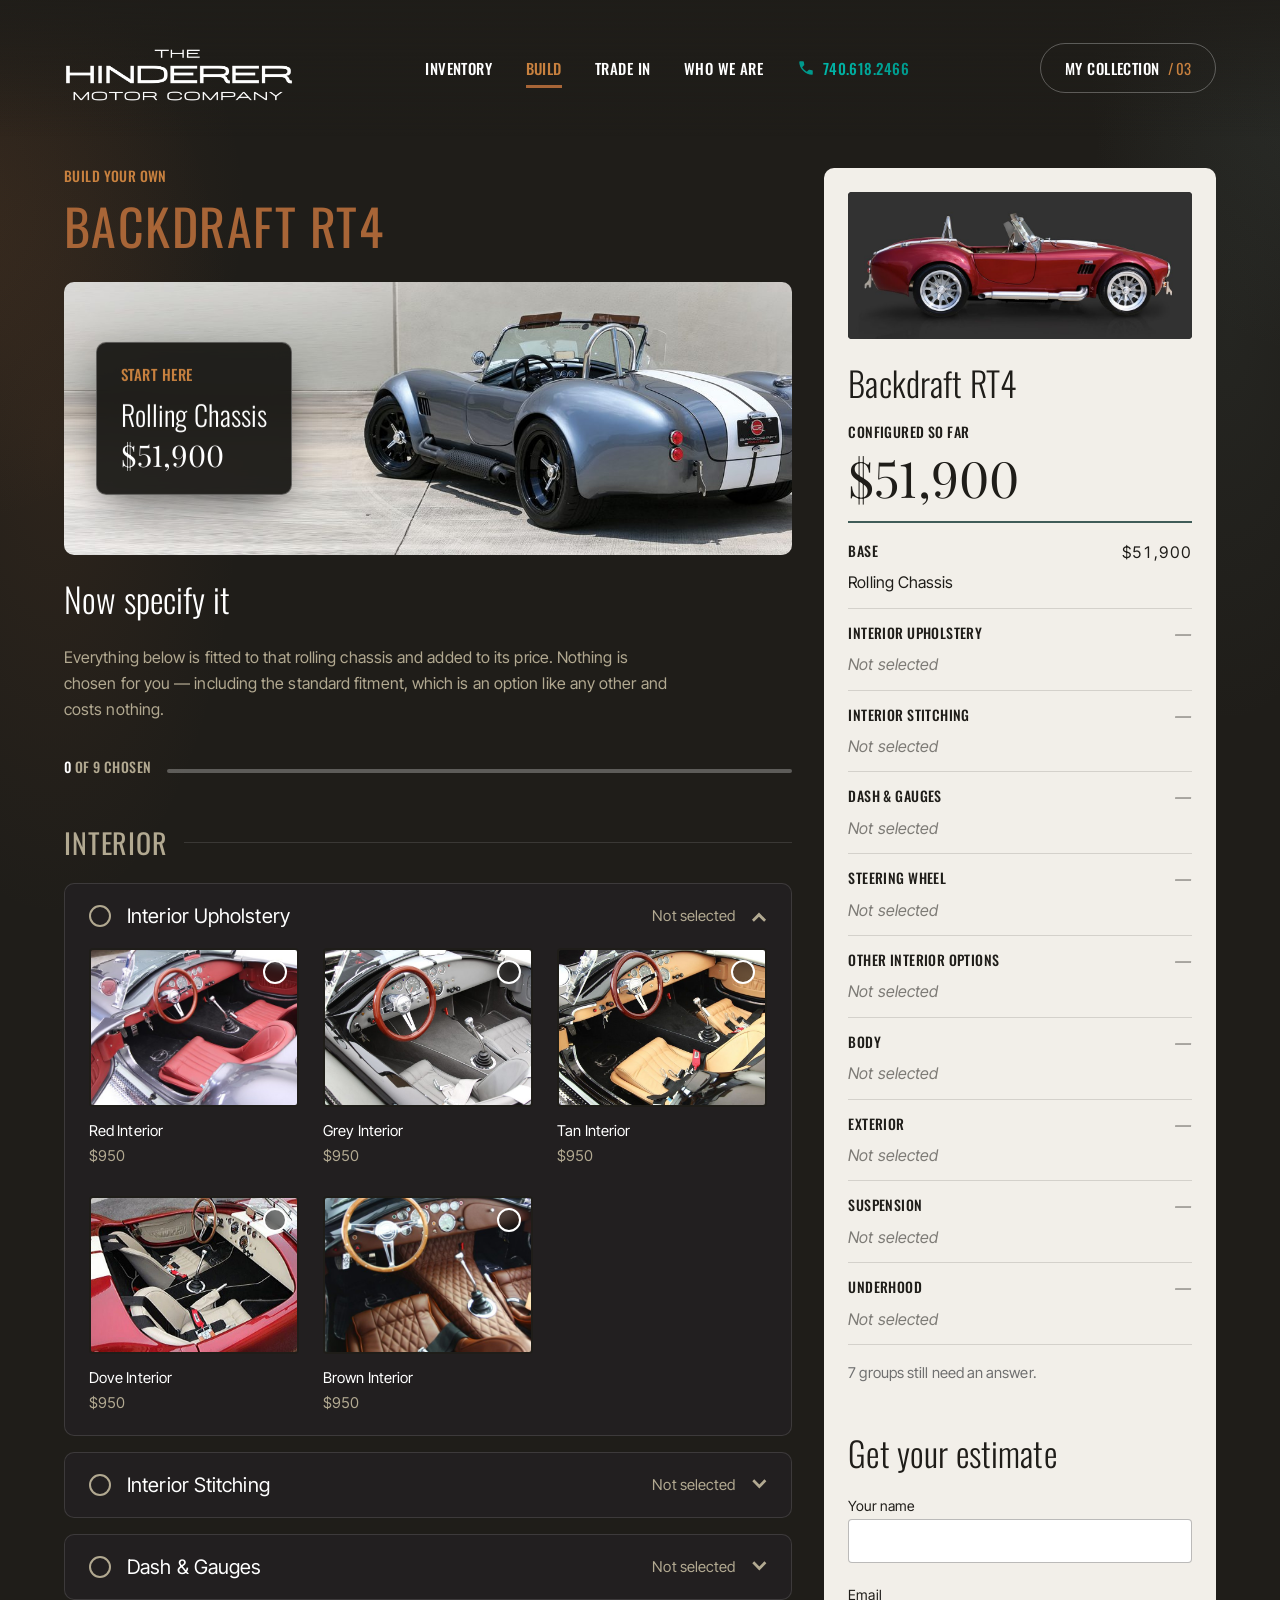
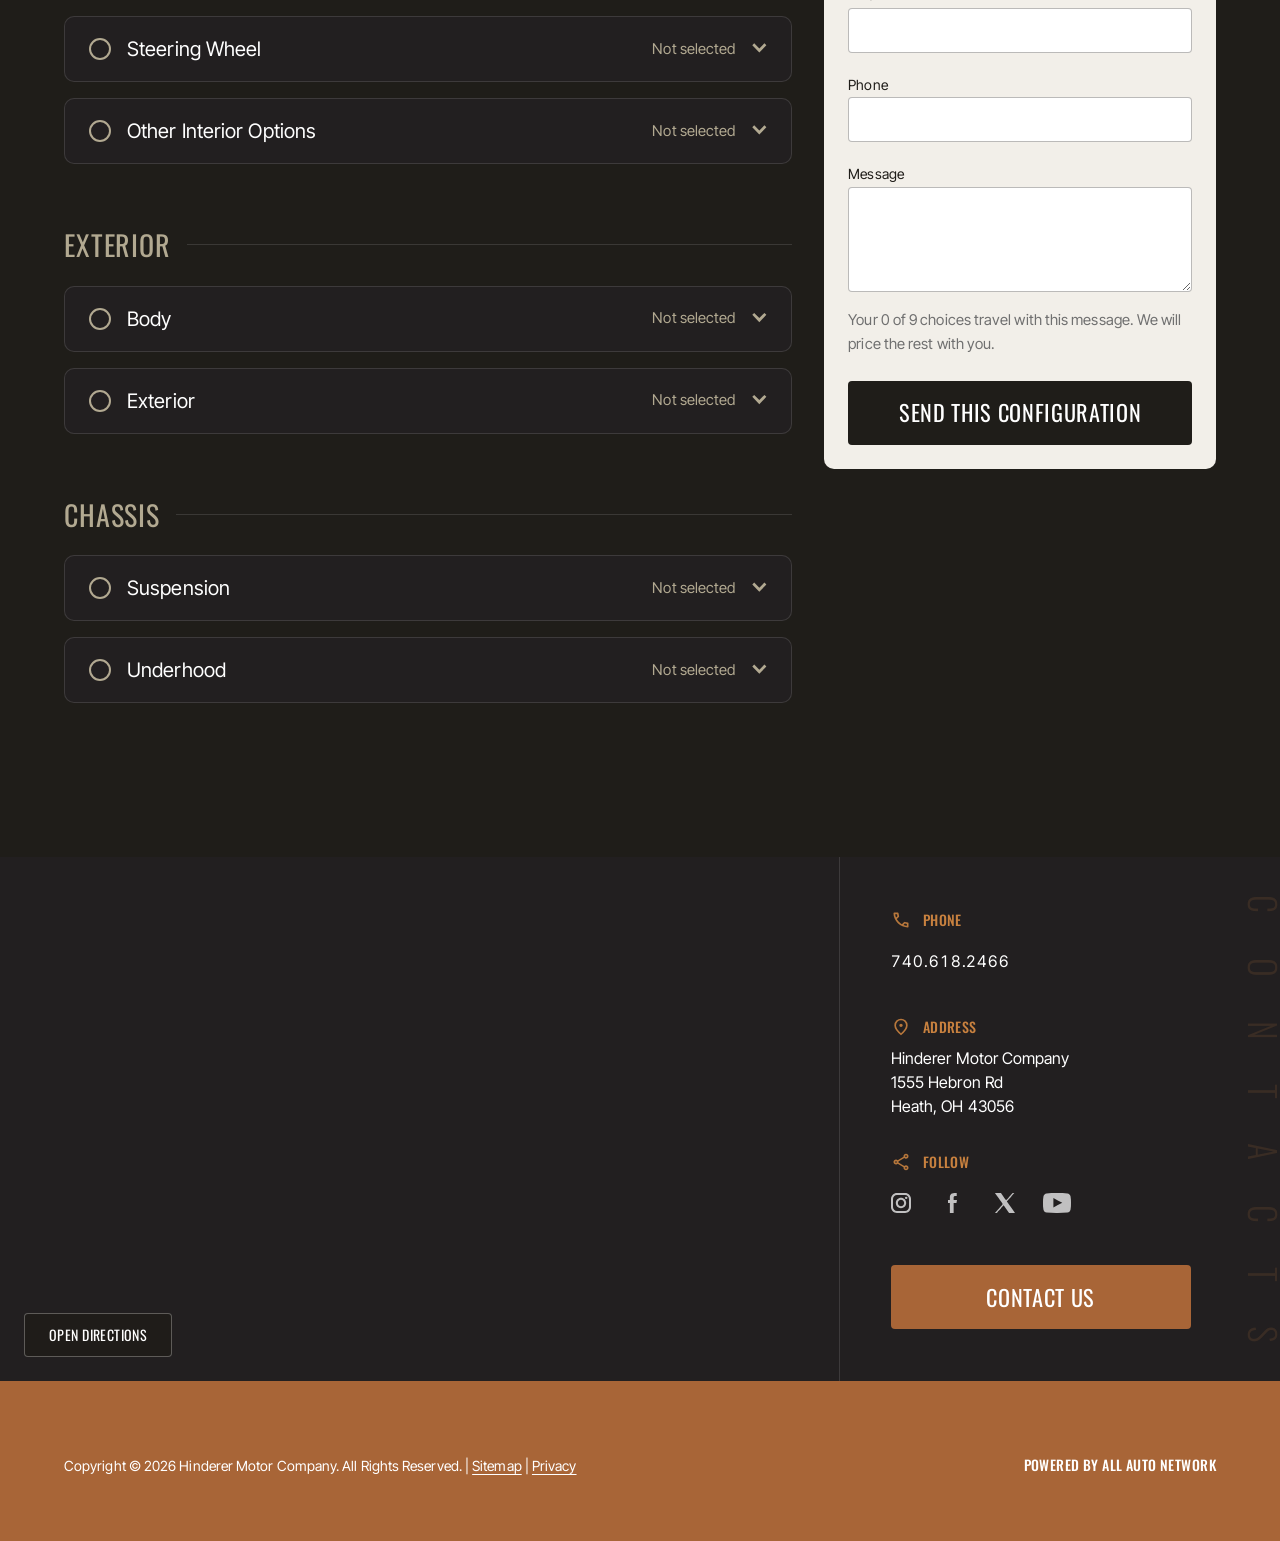
==== commit f69c076a: "One label/value pair, used everywhere it appears The summary panel's pair — Oswald 14 caps over Inte" ====
--- a/build.html
+++ b/build.html
@@ -719,11 +719,11 @@
      ===================================================================== -->
 <footer class="site-footer">
   <div class="wrap site-footer__inner">
-    <p>
+    <p class="site-footer__legal">
       Copyright © <span data-current-year>2024</span> Hinderer Motor Company. All Rights Reserved. |
       <a href="sitemap.html">Sitemap</a> | <a href="privacy.html">Privacy</a>
     </p>
-    <p>Powered By All Auto Network</p>
+    <p class="site-footer__credit">Powered By All Auto Network</p>
   </div>
 </footer>
 
--- a/assets/css/main.css
+++ b/assets/css/main.css
@@ -2338,7 +2338,12 @@
    caption at a glance. Size still helps (--text-lead over --text-xs). */
 .contact__value {
   margin: 0;
-  font-size: var(--text-lead);
+  /* --text-body, which is the size the summary panel's pair uses: BASE at 14 in
+     the label voice over Rolling Chassis at 16 in the reading voice. I had this
+     at the lead size to correct a hierarchy the label was winning; it is the
+     LABEL that was too loud, and it lost its 0.22em tracking, so the pair works
+     at the pair's own sizes now. */
+  font-size: var(--text-body);
   font-weight: var(--weight-body);
   font-style: normal;
   line-height: var(--lh-lead);
@@ -2408,23 +2413,74 @@
    15. FOOTER
    ========================================================================= */
 
+/* COPPER, as a SOLID FILL — which is the one ground use the token itself
+   permits: --accent is documented "display ≥24px + solid fills only". A band
+   closing the page is a fill, not a panel, so this does not reopen the deleted
+   --accent-panel or the copper-slab drift it was removed with.
+
+   THE INK IS WHITE HERE, and it is the opposite choice from every other copper
+   on the site for a measured reason: near-black on --accent is 3.67:1 and
+   fails, white is 4.58:1 and passes. The lighter coppers carry dark ink because
+   there the ratio runs the other way. Neither is a house style — both are the
+   side of the threshold that colour lands on.
+
+   No hairline: it existed to separate a dark footer from a dark page and the
+   colour now does that. No top margin: a band that closes the page sits against
+   what it closes. */
 .site-footer {
-  margin-block-start: var(--space-block);
   padding-block: var(--space-7) var(--space-8);
-  border-block-start: 1px solid var(--rule);
-  color: var(--ink-quiet);
+  background: var(--accent);
+  color: var(--ink);                   /* 4.58:1 on --accent */
   font-size: var(--text-xs);
 }
 
+/* Baseline, not the browser's default. The two runs are different heights —
+   one wraps, one does not — and with alignment unset they lined up on their
+   bottoms by accident: 889 and 913 from the top of the band, 24px apart and
+   nobody's decision. Baseline puts them on the line they are read from. */
 .site-footer__inner {
   display: flex;
   flex-wrap: wrap;
+  align-items: baseline;
   gap: var(--space-4) var(--space-6);
   justify-content: space-between;
 }
 
-.site-footer a { color: var(--ink-quiet); text-decoration: none; }
-.site-footer a:hover { text-decoration: underline; text-underline-offset: 0.2em; }
+/* The pair from the summary panel, at the sizes it uses: the credit takes the
+   label voice — Oswald, caps, 14 — and the copyright line takes the value
+   voice, Inter Tight at the body size. Two runs of legal text set identically
+   is what made this row read as one undifferentiated strip. */
+/* --text-xs is 14px and that is the floor, not a preference: this line carries
+   the copyright and the only route to Sitemap and Privacy, so it is text a
+   visitor may have to read. 12px was asked for and 12px is where a label stops
+   being information and becomes decoration — the step down is real, it just
+   stops at the last size that is still legible. */
+.site-footer__legal {
+  font-size: var(--text-xs);
+}
+
+.site-footer__credit {
+  font-family: var(--font-display);
+  font-size: var(--text-xs);
+  font-weight: var(--weight-label);
+  letter-spacing: var(--track-caps);
+  text-transform: uppercase;
+}
+
+/* --ink-quiet was right on the dark ground and is 3.53:1 on copper — under the
+   floor. On this fill a link takes full ink, and it is underlined at rest
+   rather than on hover: inside a run of sentence text, colour alone is not an
+   affordance, and here there is no colour difference left to rely on. The
+   anti-pattern this looks like — underlined links — is about NAVIGATION;
+   a link inside a paragraph is the case underlines exist for. */
+.site-footer a {
+  color: var(--ink);                   /* 4.58:1 on --accent */
+  text-decoration: underline;
+  text-underline-offset: 0.2em;
+  text-decoration-thickness: 1px;
+}
+.site-footer a:hover,
+.site-footer a:focus-visible { text-decoration-thickness: 2px; }
 
 
 /* =========================================================================
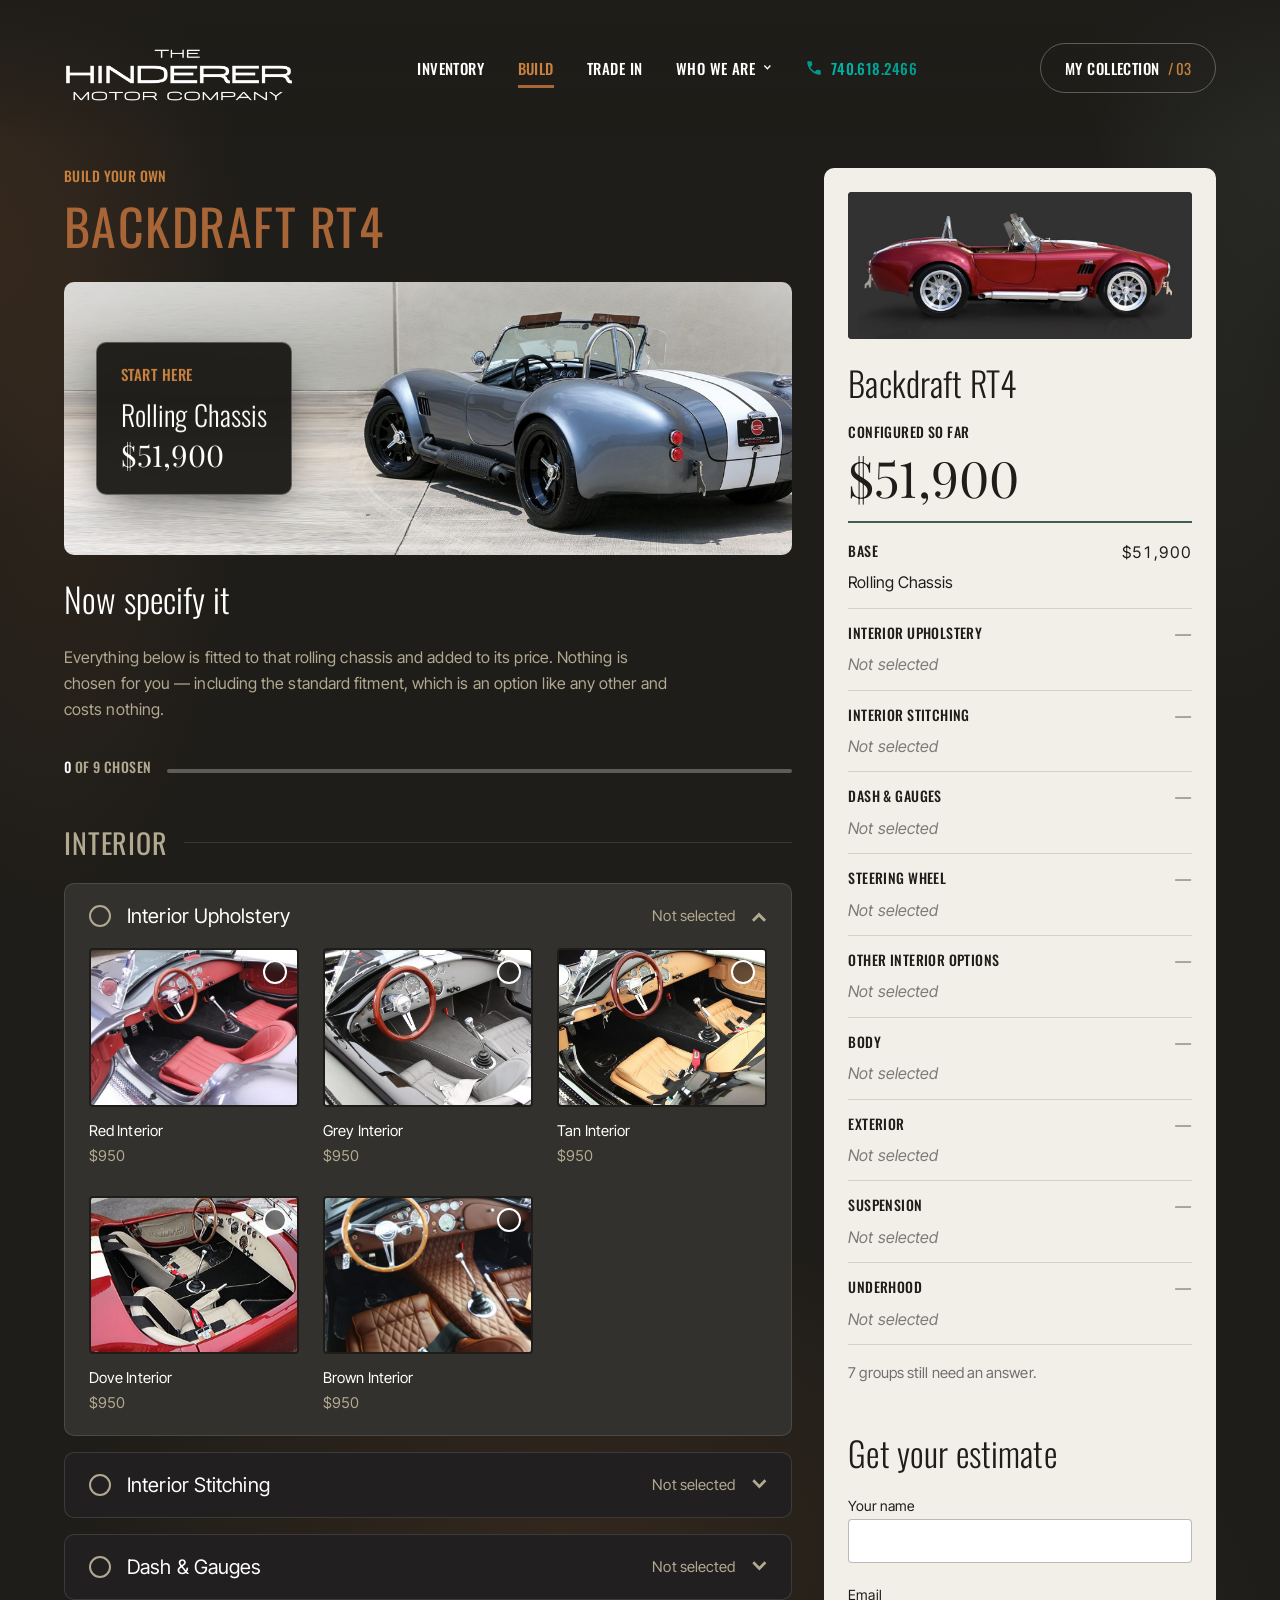
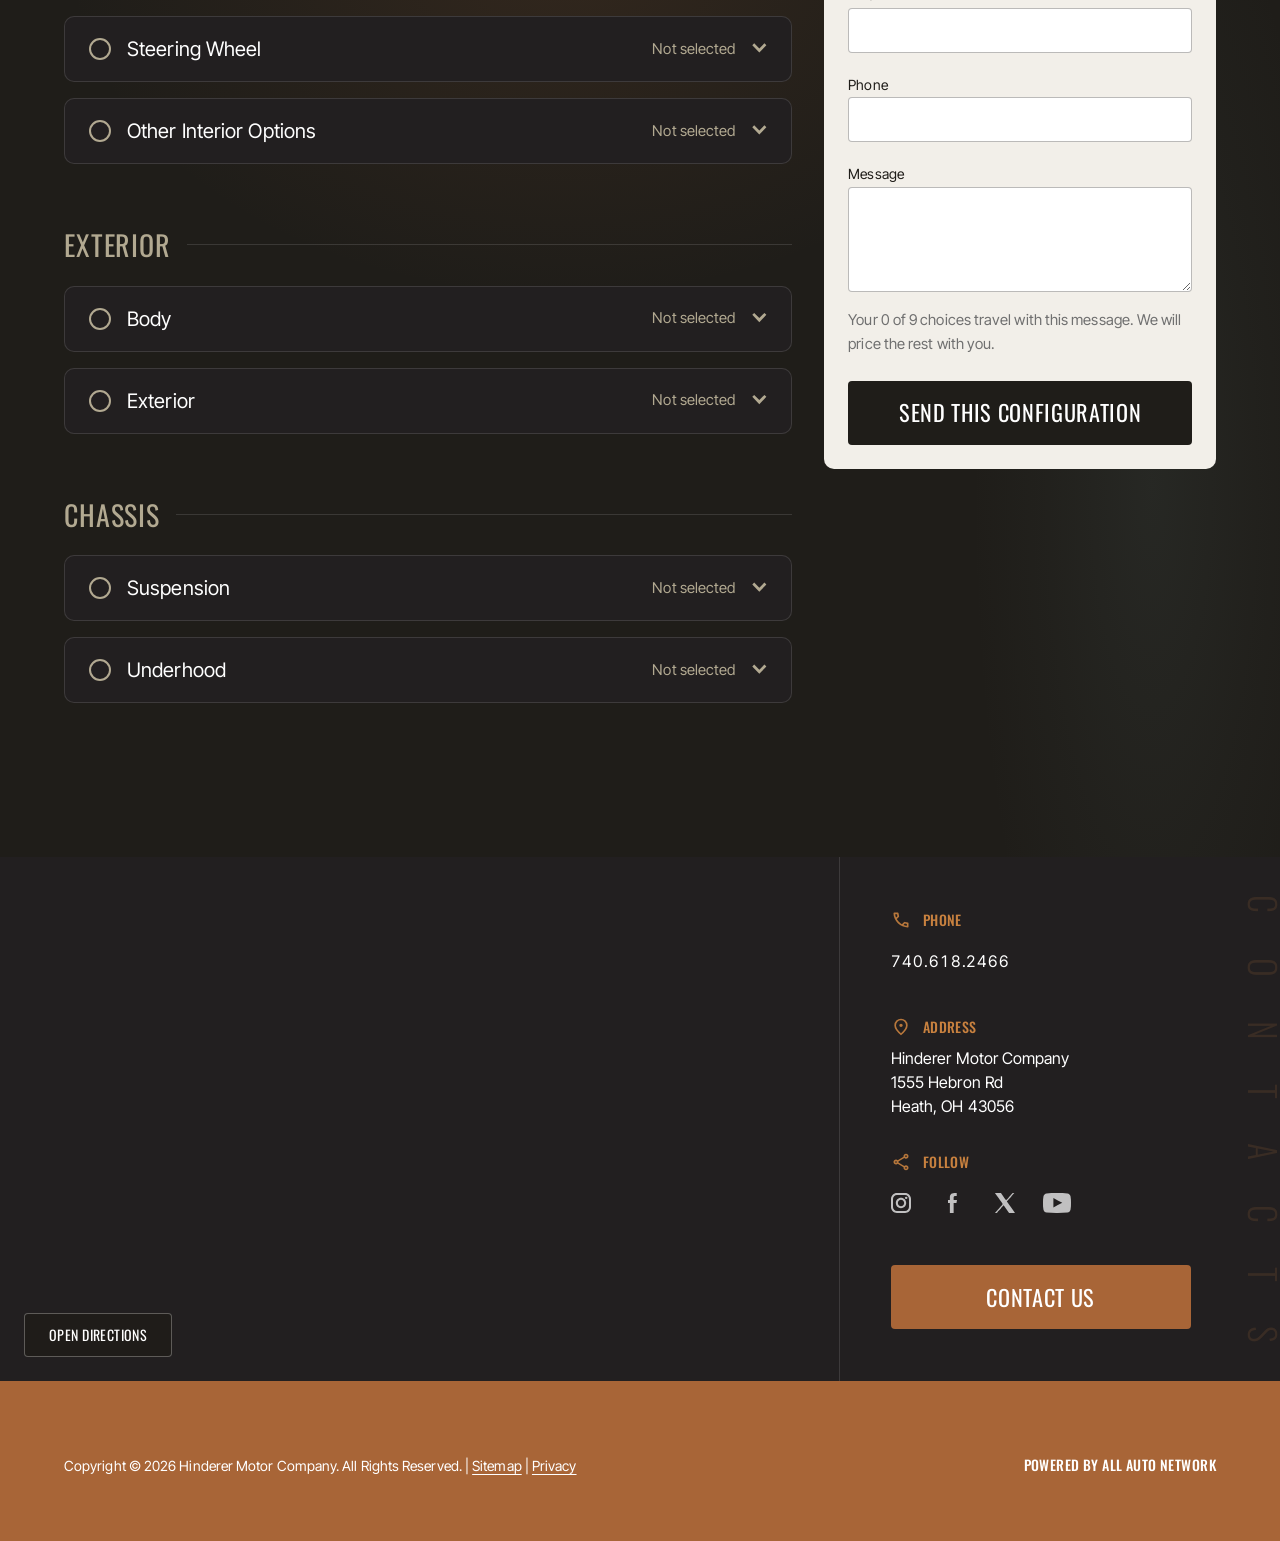
==== commit 73f73a06: "Who we are / Meet our team — the fifth page Content is the mockup's, verbatim: the vision statement," ====
--- a/build.html
+++ b/build.html
@@ -68,7 +68,21 @@
         <li><a class="site-nav__link" href="inventory.html">Inventory</a></li>
         <li><a class="site-nav__link" href="build.html" aria-current="page">Build</a></li>
         <li><a class="site-nav__link" href="index.html#trade">Trade In</a></li>
-        <li><a class="site-nav__link" href="index.html#about">Who We Are</a></li>
+        <!-- A disclosure, not a link: the destination the link used to have is
+             the first item inside it, so nothing is lost. Closed state and open
+             state are expressed ONLY through aria-expanded — the stylesheet
+             reads it, the same one-source-of-truth the burger uses. -->
+        <li class="site-nav__item--menu">
+          <button class="site-nav__link site-nav__disclosure" type="button"
+                  aria-expanded="false" aria-controls="navWho" data-nav-menu>
+            Who We Are<span class="site-nav__caret" aria-hidden="true"></span>
+          </button>
+          <ul class="site-nav__submenu list-bare" id="navWho">
+            <li><a class="site-nav__sublink" href="index.html#about">About</a></li>
+            <li><a class="site-nav__sublink" href="who_we_are_team.html">Team</a></li>
+            <li><a class="site-nav__sublink" href="contact.html">Contact</a></li>
+          </ul>
+        </li>
         <li><a class="site-nav__link site-nav__link--phone" href="tel:+17406182466">
           <svg class="site-nav__phone-icon" viewBox="0 -960 960 960" aria-hidden="true" focusable="false" width="18" height="18"><path fill="currentColor" d="M798-120q-125 0-247-54.5T329-329Q229-429 174.5-551T120-798q0-18 12-30t30-12h162q14 0 25 9.5t13 22.5l26 140q2 16-1 27t-11 19l-97 98q20 37 47.5 71.5T387-386q31 31 65 57.5t72 48.5l94-94q9-9 23.5-13.5T670-390l138 28q14 4 23 14.5t9 23.5v162q0 18-12 30t-30 12Z"/></svg>
           <span class="site-nav__phone-num">740.618.2466</span>
@@ -156,7 +170,7 @@
                and another with a tick, which makes two different rules look
                like one — a visitor cannot tell whether a second choice adds or
                replaces. -->
-        <h3 class="build-section">Interior</h3>
+        <h3 class="section-divider">Interior</h3>
 
         <details class="optgroup" name="build-group" data-group="upholstery" data-mech="one" data-required open>
           <summary class="optgroup__head">
@@ -381,7 +395,7 @@
             </div>
           </div>
         </details>
-        <h3 class="build-section">Exterior</h3>
+        <h3 class="section-divider">Exterior</h3>
 
         <details class="optgroup" name="build-group" data-group="body" data-mech="one" data-required>
           <summary class="optgroup__head">
@@ -451,7 +465,7 @@
             </div>
           </div>
         </details>
-        <h3 class="build-section">Chassis</h3>
+        <h3 class="section-divider">Chassis</h3>
 
         <details class="optgroup" name="build-group" data-group="suspension" data-mech="one" data-required>
           <summary class="optgroup__head">
--- a/assets/css/main.css
+++ b/assets/css/main.css
@@ -447,6 +447,89 @@
    carried by hue alone is invisible to a large share of visitors. */
 .site-nav__link[aria-current="page"] { color: var(--accent-ink); }
 .site-nav__link[aria-current="page"]::after { opacity: 1; }
+
+
+/* ---- nav disclosure -----------------------------------------------------
+   "Who We Are" holds three destinations, so it is a button rather than a link:
+   a control that both navigates and discloses is two jobs on one target, and
+   on touch the first tap has to guess which one was meant. The place it used
+   to go — About — is the first item inside, so nothing was taken away.
+
+   THE MENU IS REACHABLE WITH NO SCRIPT. Three independent openers: hover,
+   focus-within, and the button's own aria-expanded. The first two are pure CSS,
+   so a keyboard reaches the items by tabbing and a mouse by pointing even
+   before main.js binds — and with JS off entirely the whole submenu is simply
+   left open, the same escape the burger uses.
+   ------------------------------------------------------------------------- */
+.site-nav__item--menu { position: relative; }
+
+.site-nav__disclosure {
+  border: 0;
+  background: none;
+  cursor: pointer;
+  display: inline-flex;
+  align-items: center;
+  gap: var(--space-2);
+  /* The UA gives a button horizontal padding that .site-nav__link's
+     padding-block never touched, so this one item sat 4px right of every other
+     in the column. */
+  padding-inline: 0;
+}
+
+/* Drawn, not an icon file: one triangle, the same clip-path language the
+   accordion's caret uses, so the two rotate the same way for the same reason. */
+.site-nav__caret {
+  inline-size: 8px;
+  block-size: 8px;
+  flex: 0 0 auto;
+  background: currentColor;
+  clip-path: polygon(50% 72%, 6% 26%, 18% 14%, 50% 46%, 82% 14%, 94% 26%);
+  transition: rotate var(--dur-2) var(--ease-out);
+}
+.site-nav__disclosure[aria-expanded="true"] .site-nav__caret { rotate: 180deg; }
+
+.site-nav__submenu {
+  display: none;
+  position: absolute;
+  inset-block-start: 100%;
+  inset-inline-start: calc(var(--space-3) * -1);
+  z-index: 30;
+  min-inline-size: 11rem;
+  padding: var(--space-3);
+  border: 1px solid var(--rule);
+  border-radius: var(--radius-3);
+  /* Deep rather than raised: this panel floats over the page, and the ground
+     under a header that may be sitting on a photograph cannot be translucent. */
+  background: var(--bg-deep);
+  box-shadow: var(--shadow-pop);
+}
+html:not(.js) .site-nav__submenu { position: static; display: block; box-shadow: none; }
+.site-nav__item--menu:hover > .site-nav__submenu,
+.site-nav__item--menu:focus-within > .site-nav__submenu,
+.site-nav__disclosure[aria-expanded="true"] + .site-nav__submenu { display: block; }
+
+.site-nav__sublink {
+  display: block;
+  padding: var(--space-2) var(--space-3);
+  border-radius: var(--radius-1);
+  color: var(--ink);                   /* 16.51:1 on --bg-deep */
+  font-family: var(--font-body);
+  font-size: var(--text-sm);
+  text-decoration: none;
+  white-space: nowrap;
+  transition: background-color var(--dur-1) var(--ease-out),
+              color var(--dur-1) var(--ease-out);
+}
+.site-nav__sublink:hover,
+.site-nav__sublink:focus-visible {
+  background: rgb(var(--ink-rgb) / 0.08);
+  color: var(--accent-ink);
+}
+.site-nav__sublink[aria-current="page"] { color: var(--accent-ink); }
+
+@media (prefers-reduced-motion: reduce) {
+  .site-nav__caret { transition: none; }
+}
 
 /* Finance sits between two held scenes, and a section with no ground of its
    own lets a stuck photograph show through from above and below — the seam
@@ -585,6 +668,28 @@
      rule stays under the item, where it now lives on every viewport. */
   .site-nav__link { font-size: var(--text-h3); }
   .site-nav__link::after { inset-inline: 0 auto; inline-size: 3rem; }
+
+  /* In the burger the submenu is a nested list, not a floating panel: there is
+     nothing to float over, and a panel positioned against a one-column stack
+     would cover the items under it. Indented and ruled on its leading edge so
+     it reads as belonging to the item above rather than as three more peers. */
+  .site-nav__submenu {
+    position: static;
+    display: block;
+    min-inline-size: 0;
+    margin-block-start: var(--space-3);
+    margin-inline-start: var(--space-3);
+    padding: 0 0 0 var(--space-4);
+    border: 0;
+    border-inline-start: 1px solid var(--rule);
+    border-radius: 0;
+    background: none;
+    box-shadow: none;
+  }
+  .site-nav__sublink { padding-inline: 0; font-size: var(--text-body); }
+  /* The caret would be claiming a toggle that no longer toggles anything. */
+  .site-nav__caret { display: none; }
+  .site-nav__disclosure { cursor: default; }
 
   /* Three masses in one bar: at 375px the logo, the toggle and the counter
      together overrun the viewport, so all three step down rather than the
@@ -3401,9 +3506,40 @@
     radial-gradient(18% 40% at 96% 22%,
       rgb(var(--slate-lift-rgb) / 0.09) 0%,
       rgb(var(--bg-rgb) / 0) 66%),
+
+    /* TWO MORE, LOWER DOWN. The four above are bounded to the top 1500px, and
+       this page runs past 4000 — so everything below the fold sat on flat
+       ground with no light in it at all. These two are sized to the whole
+       element rather than to a pixel band, so they hold their place whatever
+       the page's length turns out to be.
+
+       Neither is a circle and neither matches the other's proportion: one is
+       wide and shallow across the middle, the other tall and narrow at the
+       right, and their centres are off the axis of the pair above them. Equal
+       radii read as a spotlight someone aimed; unequal ones at different
+       heights read as light falling, which is the only kind that belongs behind
+       a photograph of a car.
+
+       Warm at the centre, cool at the right, continuing the temperature axis
+       the top of the page already sets. Weaker than the upper four — 0.10 and
+       0.08 — because there is content over these rather than open ground: at
+       0.10 the composite lifts to #2d241c, where white still measures 15.2:1
+       and the muted ink 6.5:1. */
+    radial-gradient(50% 15% at 44% 52%,
+      rgb(var(--accent-rgb) / 0.14) 0%,
+      rgb(var(--accent-rgb) / 0.05) 48%,
+      rgb(var(--bg-rgb) / 0) 78%),
+    radial-gradient(19% 30% at 90% 70%,
+      rgb(var(--slate-lift-rgb) / 0.12) 0%,
+      rgb(var(--slate-lift-rgb) / 0.04) 46%,
+      rgb(var(--bg-rgb) / 0) 74%),
+
     var(--bg);
   background-repeat: no-repeat;
-  background-size: 100% 1500px, 100% 1500px, 100% 1500px, 100% 1500px, auto;
+  background-size:
+    100% 1500px, 100% 1500px, 100% 1500px, 100% 1500px,
+    100% 100%, 100% 100%,
+    auto;
 }
 
 /* ---- action bar ---------------------------------------------------------
@@ -4316,7 +4452,7 @@
    the rule gives it the width — it divides the list without out-shouting the
    things it divides, which is what a divider is for. Every neighbouring pair now
    differs on at least two axes: case, colour, size or face. */
-.build-section {
+.section-divider {
   display: flex;
   align-items: center;
   gap: var(--space-4);
@@ -4346,7 +4482,7 @@
 }
 /* The rule runs to the end of the column, so the heading reads as a division of
    the list rather than as one more label sitting on top of it. */
-.build-section::after {
+.section-divider::after {
   content: "";
   flex: 1 1 auto;
   block-size: 1px;
@@ -4357,7 +4493,7 @@
    progress line, and those two are the same register with a rule across the
    column each: side by side they read as a pair rather than as a status and a
    structure. */
-.build-section:first-of-type { margin-block-start: var(--space-7); }
+.section-divider:first-of-type { margin-block-start: var(--space-7); }
 
 .build-base {
   position: relative;
@@ -4464,7 +4600,20 @@
   border: 1px solid var(--rule);
   border-radius: var(--radius-3);
   background: var(--bg-raised);
-}
+  transition: background-color var(--dur-2) var(--ease-out);
+}
+/* THE OPEN ONE LIFTS. Only one group is open at a time now, so the surface can
+   carry that fact instead of leaving it to a caret: the group being worked on
+   comes forward and the eight shut ones stay back. --bg-panel is the step this
+   page already owns — the next ground up from --bg-raised — so this is a rung
+   on the existing ramp rather than a new surface. White on it measures 12.97:1
+   and the muted ink 5.54:1. */
+.optgroup[open] { background: var(--bg-panel); }
+
+@media (prefers-reduced-motion: reduce) {
+  .optgroup { transition: none; }
+}
+
 .optgroup + .optgroup { margin-block-start: var(--space-4); }
 
 .optgroup__head {
@@ -4652,7 +4801,12 @@
    option in this project, and any car picture put here would be telling the
    visitor they are looking at the thing they are buying. An empty frame that
    says so is worth more than a convincing wrong one. */
-.optcard__await {
+/* SHARED, and the scope is the condition rather than a block's name: a frame
+   waiting for a photograph looks the same wherever it waits. It began inside the
+   configurator and the team page needs exactly it — five more frames the client
+   has not supplied. Written twice it would drift; written here it cannot. */
+.optcard__await,
+.await-photo {
   display: grid;
   place-items: center;
   aspect-ratio: 4 / 3;
@@ -4879,6 +5033,234 @@
 }
 
 /* =========================================================================
+   15g. WHO WE ARE (who_we_are_team.html)
+
+   Three cells across the top, then the team. The mockup gives the film more
+   width than the two beside it, which is right: it is the only one of the three
+   a visitor can act on, and a 16/9 frame at a third of the row would be a
+   postage stamp of a man talking.
+   ========================================================================= */
+
+/* THE BAND, rebuilt — and the version before this one failed on exactly the
+   point it was written to fix.
+
+   It put the statement in a 5fr column beside a 7fr film and claimed the words
+   would dominate "by scale and isolation". They did not. The statement sat at
+   the standfirst rank, 20px, against a 500px frame holding a man's face — and a
+   face in a photograph is the strongest attractor a page can contain. Side by
+   side at those weights the photograph wins every time, which is the same
+   diagnosis I had written about the mockup an hour earlier.
+
+   Two further faults measured in the same screenshot: align-items: center hung
+   the short text block against the tall film and left a void above and below it
+   on the left; and .standfirst is copper, so a forty-word statement was set in
+   the accent colour — accent body text, which the palette forbids outright.
+
+   So the arrangement stops being side-by-side. The statement runs first, at
+   display scale, in full ink, across a reading measure with air under it. The
+   film follows BELOW it, offset and narrower — support, in reading order,
+   where it can no longer compete for the same glance. Downward exhale.
+   ------------------------------------------------------------------------- */
+.who { display: grid; gap: var(--space-6); }
+
+/* align-items: stretch is the default and it is the point — the card takes the
+   film's height rather than its own content's, so the band reads as two objects
+   of one size instead of a short note beside a tall picture. */
+@media (min-width: 62rem) {
+  .who { grid-template-columns: minmax(0, 5fr) minmax(0, 7fr); }
+  /* Both cells stretch to the taller of the two, and the card is the taller
+     one — so the poster has to fill its frame or the film ends 53px short of
+     its own container and shows a band of empty ground under itself. cover,
+     not contain: the crop costs the edges of a room, and the alternative was
+     letterboxing a man in a box he does not fill. */
+  .who .ytfacade img { block-size: 100%; object-fit: cover; }
+}
+
+/* A dark card, the same surface language the option groups use: one ground, one
+   hairline, one radius. The words are centred in it because the card is sized by
+   the film beside it rather than by the text, so the text has room it did not
+   ask for — and text left-aligned in a box taller than itself hangs from the top
+   and reads as unfinished. */
+.who__panel {
+  display: grid;
+  align-content: center;
+  gap: var(--space-6);
+  margin: 0;
+  padding: var(--space-7);
+  border: 1px solid var(--rule);
+  border-radius: var(--radius-3);
+  background: var(--bg-raised);
+  text-align: center;
+}
+
+/* The cutout as it was supplied — no disc, no gradient. Its own soft base is
+   baked in at rgb(35,32,33), which is this card's ground, so it needs nothing
+   behind it. */
+.who__portrait {
+  display: block;
+  inline-size: auto;
+  block-size: 180px;
+  margin-inline: auto;
+}
+
+/* NOT --ink. Pure white on this ground is 16.83:1 and reads as a headline
+   shouting; the statement is something the company says quietly and means. One
+   step down the ramp, 12.6:1, which is still far past the floor. */
+.who__vision {
+  font-size: var(--text-lead);
+  line-height: var(--lh-lead);
+  color: var(--ink-quiet);                          /* 12.60:1 on --bg-raised */
+  max-inline-size: none;
+  text-wrap: pretty;
+}
+
+/* Stacked, not side by side — and 4px between them, the same interval the team
+   cards give the same pair. A name and the role under it are one label; on one
+   line the role reads as a second, separate fact. */
+.who__attrib {
+  display: grid;
+  justify-items: center;
+  gap: var(--space-1);
+}
+.who__attrib-name {
+  font-family: var(--font-display);
+  font-size: var(--text-lead);
+  font-weight: var(--weight-label);
+  color: var(--ink-quiet);
+}
+.who__attrib-role {
+  font-size: var(--text-xs);
+  font-weight: var(--weight-label);
+  letter-spacing: var(--track-caps);
+  text-transform: uppercase;
+  color: var(--ink-muted);                          /* 6.99:1 on --bg-raised */
+}
+
+/* ---- the team ---------------------------------------------------------- */
+/* auto-FIT, not auto-fill: there are four people and auto-fill reserved a fifth
+   empty track, so the row ended short of the column it sits in and read as a
+   grid missing a card. */
+/* No top margin of its own: the divider above it already carries the interval,
+   and both would have stacked into 128px between a heading and the thing it
+   heads. */
+.team {
+  display: grid;
+  grid-template-columns: repeat(auto-fit, minmax(14rem, 1fr));
+  gap: var(--space-7) var(--space-5);
+}
+/* The card is the hook the whole component hangs on, so it carries the frame
+   rather than leaving its children to imply one. */
+.team-card { display: flex; flex-direction: column; align-items: stretch; }
+/* stretch, not flex-start: the placeholder is a ratio box with no intrinsic
+   width, and against flex-start it collapsed to its own text and rendered as a
+   thumbnail in a card built for a portrait. */
+.team-card .await-photo { inline-size: 100%; border-radius: var(--radius-2); }
+/* The same p + p correction: name, role and contact are one block of label. */
+.team-card > p + p { margin-block-start: var(--space-1); }
+.team-card__name {
+  margin-block-start: var(--space-4);
+  font-size: var(--text-lead);
+  color: var(--ink);
+}
+.team-card__role { color: var(--ink-muted); }
+/* A title nobody has supplied is marked as missing rather than left blank —
+   blank reads as "this person has no role", which is worse than "not yet". */
+.team-card__role--await { font-style: italic; }
+.team-card__contact {
+  margin-block-start: var(--space-3);
+  font-size: var(--text-sm);
+  color: var(--ink-muted);
+}
+.team-card__contact a { color: inherit; text-decoration: none; }
+.team-card__contact a:hover,
+.team-card__contact a:focus-visible { color: var(--ink); }
+/* Underlined at rest: it sits under two other lines of the same size and colour,
+   and a link that announces itself only on hover is not discoverable on touch. */
+.team-card__action {
+  display: inline-flex;
+  align-items: center;
+  margin-block-start: var(--space-2);
+  min-block-size: 44px;
+  font-size: var(--text-sm);
+  color: var(--ink);
+  text-decoration: underline;
+  text-underline-offset: 0.2em;
+  text-decoration-thickness: 1px;
+}
+.team-card__action:hover,
+.team-card__action:focus-visible {
+  color: var(--accent-ink);
+  text-decoration-thickness: 2px;
+}
+
+
+/* =========================================================================
+   15h. VIDEO FACADE (who_we_are_team.html)
+
+   A poster and a real button, with the third-party player written in only when
+   someone asks for it. An embed on load costs roughly a megabyte of script and
+   its cookies on every visit to this page, spent on a film most visitors will
+   never press — and it is the one component here whose weight is not ours to
+   optimise. The facade is ours.
+
+   It also keeps the page honest with itself: everything else on this site is a
+   local asset served from one origin, and a silent iframe would be the only
+   place that stopped being true.
+   ========================================================================= */
+
+.ytfacade {
+  position: relative;
+  overflow: hidden;
+  border-radius: var(--radius-3);
+  background: var(--bg-deep);
+}
+.ytfacade img,
+.ytfacade iframe {
+  display: block;
+  inline-size: 100%;
+  block-size: auto;
+  aspect-ratio: 16 / 9;
+  border: 0;
+}
+/* The poster is a still of a film, so it takes the same slight darkening the
+   rest of the page's photography carries under text and controls. */
+.ytfacade img { opacity: 0.86; transition: opacity var(--dur-2) var(--ease-out); }
+.ytfacade:hover img { opacity: 1; }
+
+/* A real 88px target centred on the frame, not a glyph floating on a picture.
+   Copper, because pressing this is the one action the block offers. */
+.ytfacade__play {
+  position: absolute;
+  inset-block-start: 50%;
+  inset-inline-start: 50%;
+  translate: -50% -50%;
+  display: grid;
+  place-items: center;
+  inline-size: 88px;
+  block-size: 88px;
+  padding: 0;
+  border: 0;
+  border-radius: var(--radius-pill);
+  background: var(--accent);
+  color: var(--ink);                   /* 4.58:1 on copper */
+  cursor: pointer;
+  box-shadow: var(--shadow-pop);
+  transition: background-color var(--dur-1) var(--ease-out),
+              scale var(--dur-2) var(--ease-out);
+}
+.ytfacade__play svg { inline-size: 40px; block-size: 40px; margin-inline-start: 4px; }
+.ytfacade:hover .ytfacade__play,
+.ytfacade__play:focus-visible { background: var(--accent-hover); scale: 1.04; }
+
+@media (prefers-reduced-motion: reduce) {
+  .ytfacade img,
+  .ytfacade__play { transition: none; }
+  .ytfacade:hover .ytfacade__play,
+  .ytfacade__play:focus-visible { scale: 1; }
+}
+
+
+/* =========================================================================
    16. UTILITIES — the only place a one-off adjustment is allowed, and every
    value still resolves to a token.
    ========================================================================= */
